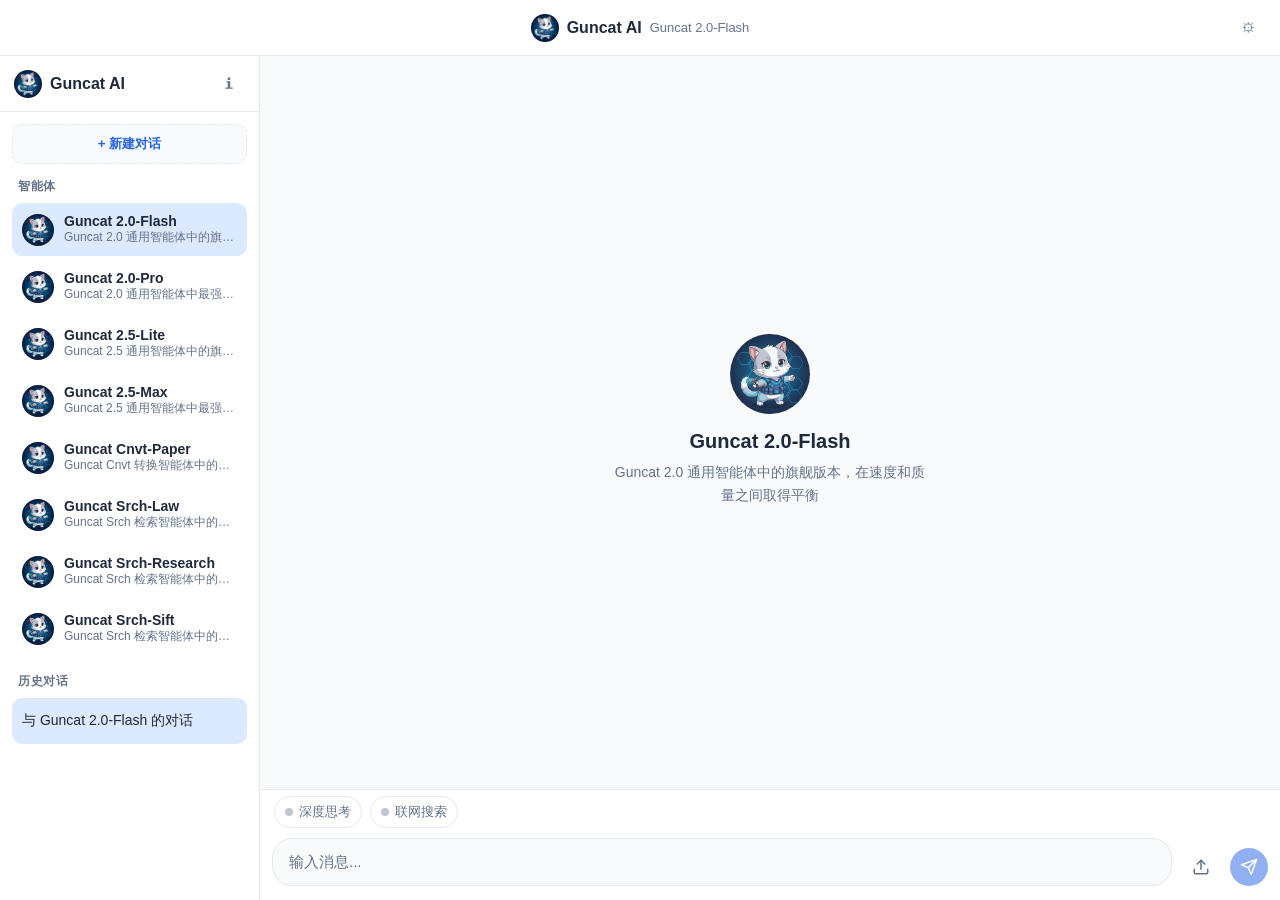
==== Guncat AI Web for API_local-setup/index.html @ 1c925d7f "NEW" ====
<!DOCTYPE html>
<html lang="zh-CN">
<head>
  <meta charset="UTF-8">
  <meta name="viewport" content="width=device-width, initial-scale=1.0, maximum-scale=1.0, user-scalable=no">
  <title>Guncat AI</title>
  <link rel="icon" type="image/png" href="cat-avatar(1).png">
  <link rel="stylesheet" href="https://cdnjs.cloudflare.com/ajax/libs/highlight.js/11.9.0/styles/github-dark.min.css">
  <link rel="stylesheet" href="https://cdn.jsdelivr.net/npm/katex@0.16.9/dist/katex.min.css">
  <script src="https://cdnjs.cloudflare.com/ajax/libs/marked/12.0.0/marked.min.js"></script>
  <script src="https://cdnjs.cloudflare.com/ajax/libs/highlight.js/11.9.0/highlight.min.js"></script>
  <script src="https://cdn.jsdelivr.net/npm/katex@0.16.9/dist/katex.min.js"></script>
  <style>
    :root {
      --primary: #2563eb;
      --primary-light: #dbeafe;
      --bg: #f8fafc;
      --surface: #ffffff;
      --text: #1e293b;
      --text-secondary: #64748b;
      --border: #e2e8f0;
      --user-msg: #2563eb;
      --ai-msg: #f1f5f9;
      --shadow: 0 4px 6px -1px rgba(0,0,0,0.1);
    }

    @media (prefers-color-scheme: dark) {
      :root {
        --primary: #3b82f6;
        --primary-light: #1e3a5f;
        --bg: #0f172a;
        --surface: #1e293b;
        --text: #f1f5f9;
        --text-secondary: #94a3b8;
        --border: #334155;
        --user-msg: #3b82f6;
        --ai-msg: #1e293b;
        --shadow: 0 4px 6px -1px rgba(0,0,0,0.4);
      }
    }

    * { box-sizing: border-box; -webkit-tap-highlight-color: transparent; }
    html, body { height: 100%; margin: 0; font-family: -apple-system, BlinkMacSystemFont, "Segoe UI", Roboto, "Helvetica Neue", Arial, sans-serif; background: var(--bg); color: var(--text); }
    button { font-family: inherit; }

    .app { display: flex; flex-direction: column; height: 100vh; overflow: hidden; }

    /* Header */
    .header { height: 56px; background: var(--surface); border-bottom: 1px solid var(--border); display: flex; align-items: center; justify-content: space-between; padding: 0 12px; flex-shrink: 0; z-index: 10; }
    .header-left, .header-right { display: flex; align-items: center; gap: 8px; min-width: 80px; }
    .header-right { justify-content: flex-end; }
    .icon-btn { width: 40px; height: 40px; border-radius: 10px; border: none; background: transparent; color: var(--text-secondary); display: flex; align-items: center; justify-content: center; cursor: pointer; transition: background .2s; }
    .icon-btn:hover, .icon-btn:active { background: var(--bg); color: var(--primary); }
    .header-title { display: flex; align-items: center; gap: 8px; font-weight: 700; font-size: 16px; min-width: 0; }
    .header-title img { width: 28px; height: 28px; border-radius: 50%; object-fit: cover; flex-shrink: 0; }
    .header-title .brand-text { flex-shrink: 0; }
    .header-title .agent-name { max-width: 140px; overflow: hidden; text-overflow: ellipsis; white-space: nowrap; color: var(--text-secondary); font-weight: 500; font-size: 13px; }

    /* Main */
    .main { flex: 1; overflow: hidden; position: relative; display: flex; }

    /* Messages */
    .chat-area { flex: 1; display: flex; flex-direction: column; min-width: 0; }
    .messages { flex: 1; overflow-y: auto; padding: 16px 12px 120px; scroll-behavior: smooth; }
    .empty-state { display: flex; flex-direction: column; align-items: center; justify-content: center; height: 100%; color: var(--text-secondary); text-align: center; padding: 24px; }
    .empty-state img { width: 80px; height: 80px; border-radius: 50%; margin-bottom: 16px; opacity: .9; }
    .empty-state h2 { margin: 0 0 8px; font-size: 20px; color: var(--text); }
    .empty-state p { margin: 0 0 4px; font-size: 14px; line-height: 1.6; max-width: 320px; }

    .message { display: flex; gap: 10px; margin-bottom: 18px; animation: fadeIn .25s ease; }
    @keyframes fadeIn { from { opacity: 0; transform: translateY(6px); } to { opacity: 1; transform: translateY(0); } }
    .message.user { flex-direction: row-reverse; }
    .message .avatar { width: 34px; height: 34px; border-radius: 50%; flex-shrink: 0; object-fit: cover; background: var(--primary-light); }
    .message .bubble { max-width: min(82%, 680px); padding: 12px 14px; border-radius: 16px; font-size: 15px; line-height: 1.65; word-wrap: break-word; }
    .message.user .bubble { background: var(--user-msg); color: #fff; border-bottom-right-radius: 4px; }
    .message.ai .bubble { background: var(--ai-msg); color: var(--text); border-bottom-left-radius: 4px; }
    .message.ai.streaming .bubble::after { content: "▋"; animation: blink 1s infinite; margin-left: 2px; }
    @keyframes blink { 0%,100%{opacity:1} 50%{opacity:0} }

    .message-content { display: flex; flex-direction: column; align-items: flex-start; max-width: min(82%, 680px); }
    .message.ai .message-content { align-items: flex-start; }
    .message.user .message-content { align-items: flex-end; }
    .message-content .bubble { max-width: 100%; }
    .message-actions { display: flex; gap: 8px; margin-top: 6px; align-items: center; flex-wrap: wrap; }
    .message-actions .msg-action-btn { padding: 4px 10px; border-radius: 12px; border: 1px solid var(--border); background: var(--surface); color: var(--text-secondary); font-size: 12px; cursor: pointer; transition: all .2s; display: inline-flex; align-items: center; gap: 4px; }
    .message-actions .msg-action-btn:hover { border-color: var(--primary); color: var(--primary); background: var(--bg); }
    .message-actions .msg-action-btn.copied { border-color: #22c55e; color: #22c55e; background: rgba(34,197,94,.08); }
    .message.ai.streaming .message-actions { display: none; }

    .bubble pre { margin: 10px 0; border-radius: 10px; overflow-x: auto; }
    .bubble code { font-family: "SFMono-Regular", Consolas, "Liberation Mono", Menlo, monospace; font-size: 13px; }
    .code-block-wrapper { position: relative; }
    .code-block-wrapper pre { margin-top: 0; }
    .copy-code-btn { position: absolute; top: 6px; right: 6px; padding: 4px 8px; border-radius: 6px; border: none; background: var(--bg); color: var(--text-secondary); font-size: 12px; cursor: pointer; display: flex; align-items: center; gap: 4px; opacity: 0; transition: opacity .2s, background .2s; }
    .code-block-wrapper:hover .copy-code-btn { opacity: 1; }
    .copy-code-btn:hover { background: var(--surface); color: var(--text); }
    .copy-code-btn.copied { background: rgba(34,197,94,.25); color: #86efac; }
    @media (hover: none) {
      .copy-code-btn { opacity: 1; }
    }
    .bubble p { margin: 0 0 8px; }
    .bubble p:last-child { margin-bottom: 0; }
    .bubble ul, .bubble ol { margin: 8px 0; padding-left: 20px; }
    .bubble li { margin-bottom: 4px; }
    .bubble h1, .bubble h2, .bubble h3, .bubble h4 { margin: 14px 0 8px; line-height: 1.3; }
    .bubble blockquote { margin: 10px 0; padding: 8px 12px; border-left: 3px solid var(--primary); background: var(--primary-light); border-radius: 0 8px 8px 0; opacity: 0.6; }
    .bubble table { border-collapse: collapse; margin: 10px 0; font-size: 13px; }
    .bubble th, .bubble td { border: 1px solid var(--border); padding: 6px 10px; }
    .bubble th { background: var(--bg); }

    /* Input */
    .input-area { position: fixed; bottom: 0; left: 0; right: 0; background: var(--surface); border-top: 1px solid var(--border); padding: 10px 12px 14px; display: flex; gap: 10px; align-items: flex-end; z-index: 10; }
    .input-wrap { flex: 1; background: var(--bg); border: 1px solid var(--border); border-radius: 20px; padding: 10px 14px; display: flex; align-items: flex-end; gap: 8px; max-height: 140px; }
    #messageInput { flex: 1; border: none; outline: none; background: transparent; font-size: 15px; line-height: 1.5; resize: none; max-height: 120px; font-family: inherit; color: var(--text); }
    #messageInput::placeholder { color: var(--text-secondary); }
    .send-btn { width: 38px; height: 38px; border-radius: 50%; border: none; background: var(--primary); color: #fff; display: flex; align-items: center; justify-content: center; cursor: pointer; transition: opacity .2s, background .2s; flex-shrink: 0; }
    .send-btn:disabled { opacity: .5; cursor: not-allowed; }
    .send-btn.stop { background: #ef4444; }
    .send-btn.stop:hover { background: #dc2626; }
    .upload-btn { width: 38px; height: 38px; border-radius: 50%; border: none; background: transparent; color: var(--text-secondary); display: flex; align-items: center; justify-content: center; cursor: pointer; transition: all .2s; flex-shrink: 0; }
    .upload-btn:hover { background: var(--bg); color: var(--primary); }
    .upload-btn:disabled { opacity: .5; cursor: not-allowed; }
    .upload-btn.processing { color: var(--primary); animation: spin 1s linear infinite; }
    @keyframes spin { from { transform: rotate(0deg); } to { transform: rotate(360deg); } }
    .input-area.drag-over { border-color: var(--primary); box-shadow: inset 0 0 0 2px var(--primary-light); }
    .input-area.drag-over .input-wrap { border-color: var(--primary); background: var(--primary-light); }
    .file-preview-list { display: flex; flex-wrap: wrap; gap: 8px; margin: 0 0 6px; }
    .file-preview-item { display: flex; align-items: center; gap: 6px; padding: 6px 10px; background: var(--primary-light); border-radius: 16px; font-size: 13px; color: var(--primary); max-width: 100%; }
    .file-preview-item .file-name { flex: 1; overflow: hidden; text-overflow: ellipsis; white-space: nowrap; min-width: 0; }
    .file-preview-item .file-status { font-size: 11px; opacity: .8; flex-shrink: 0; }
    .file-preview-item .file-remove { width: 18px; height: 18px; border-radius: 50%; border: none; background: transparent; color: var(--primary); cursor: pointer; display: flex; align-items: center; justify-content: center; font-size: 11px; transition: background .2s; flex-shrink: 0; }
    .file-preview-item .file-remove:hover { background: var(--primary-light); }
    .attachments { display: flex; flex-wrap: wrap; gap: 6px; margin-top: 8px; align-items: center; }
    .attachment-tag { display: inline-flex; align-items: center; gap: 4px; padding: 5px 10px; background: var(--primary-light); border-radius: 12px; font-size: 12px; color: var(--primary); max-width: 100%; }
    .attachment-tag .attachment-name { overflow: hidden; text-overflow: ellipsis; white-space: nowrap; min-width: 0; }
    .message.user .attachment-tag { background: rgba(255,255,255,.2); color: #fff; }
    .attachment-thumb { width: 64px; height: 64px; object-fit: cover; border-radius: 8px; border: 1px solid var(--border); background: var(--bg); cursor: pointer; }
    .message.user .attachment-thumb { border-color: rgba(255,255,255,.3); background: rgba(255,255,255,.15); }

    /* Tool toggles (thinking / web search) */
    .tool-toggle { display: flex; align-items: center; gap: 6px; padding: 6px 10px; border-radius: 16px; border: 1px solid var(--border); background: var(--surface); cursor: pointer; font-size: 13px; color: var(--text-secondary); transition: all .2s; user-select: none; flex-shrink: 0; }
    .tool-toggle:hover { border-color: var(--primary); color: var(--primary); }
    .tool-toggle.active { background: var(--primary-light); border-color: var(--primary); color: var(--primary); font-weight: 600; }
    .tool-toggle .dot { width: 8px; height: 8px; border-radius: 50%; background: currentColor; opacity: .4; transition: opacity .2s; }
    .tool-toggle.active .dot { opacity: 1; box-shadow: 0 0 6px currentColor; }

    /* Input toolbar */
    .input-toolbar { display: flex; align-items: center; gap: 8px; padding: 0 14px 6px; margin: -4px -12px 4px; }

    /* Drawer */
    .drawer { position: fixed; top: 0; left: 0; width: 280px; height: 100%; background: var(--surface); box-shadow: var(--shadow); transform: translateX(-100%); transition: transform .25s ease; z-index: 30; display: flex; flex-direction: column; }
    .drawer.open { transform: translateX(0); }
    .drawer-header { height: 56px; border-bottom: 1px solid var(--border); display: flex; align-items: center; padding: 0 14px; font-weight: 700; gap: 8px; }
    .drawer-header img { width: 28px; height: 28px; border-radius: 50%; }
    .drawer-body { flex: 1; overflow-y: auto; padding: 12px; }
    .drawer-section { margin-bottom: 18px; }
    .drawer-section-title { font-size: 12px; font-weight: 600; color: var(--text-secondary); text-transform: uppercase; letter-spacing: .5px; margin-bottom: 8px; padding: 0 6px; }
    .new-chat-btn { width: 100%; padding: 10px; border-radius: 10px; border: 1px dashed var(--border); background: var(--bg); color: var(--primary); font-weight: 600; cursor: pointer; margin-bottom: 14px; }
    .new-chat-btn:hover { background: var(--primary-light); }
    .agent-item { display: flex; align-items: center; gap: 10px; padding: 10px; border-radius: 10px; cursor: pointer; transition: background .15s; margin-bottom: 4px; }
    .agent-item:hover { background: var(--bg); }
    .agent-item.active { background: var(--primary-light); }
    .agent-item img { width: 32px; height: 32px; border-radius: 50%; object-fit: cover; background: var(--primary-light); }
    .agent-info { flex: 1; min-width: 0; }
    .agent-info .name { font-size: 14px; font-weight: 600; white-space: nowrap; overflow: hidden; text-overflow: ellipsis; }
    .agent-info .desc { font-size: 12px; color: var(--text-secondary); white-space: nowrap; overflow: hidden; text-overflow: ellipsis; }
    .conv-item { display: flex; align-items: center; justify-content: space-between; padding: 10px; border-radius: 10px; cursor: pointer; transition: background .15s; margin-bottom: 4px; }
    .conv-item:hover { background: var(--bg); }
    .conv-item.active { background: var(--primary-light); }
    .conv-item .title { font-size: 14px; white-space: nowrap; overflow: hidden; text-overflow: ellipsis; flex: 1; }
    .conv-item .del { opacity: 0; color: var(--text-secondary); padding: 4px; border-radius: 6px; }
    .conv-item:hover .del { opacity: 1; }
    .conv-item .del:hover { color: #ef4444; background: rgba(239,68,68,.15); }

    /* Overlay */
    .overlay { position: fixed; inset: 0; background: rgba(0,0,0,.35); opacity: 0; pointer-events: none; transition: opacity .25s; z-index: 25; }
    .overlay.show { opacity: 1; pointer-events: auto; }

    /* Settings Modal */
    .modal { position: fixed; inset: 0; display: flex; align-items: flex-end; justify-content: center; z-index: 40; pointer-events: none; }
    .modal.show { pointer-events: auto; }
    .modal-backdrop { position: absolute; inset: 0; background: rgba(0,0,0,.4); opacity: 0; transition: opacity .25s; }
    .modal.show .modal-backdrop { opacity: 1; }
    .modal-panel { background: var(--surface); width: 100%; max-width: 560px; max-height: 90vh; border-radius: 20px 20px 0 0; transform: translateY(100%); transition: transform .3s ease; display: flex; flex-direction: column; z-index: 1; }
    .modal.show .modal-panel { transform: translateY(0); }
    .modal-header { padding: 16px; border-bottom: 1px solid var(--border); display: flex; align-items: center; justify-content: space-between; }
    .modal-header h3 { margin: 0; font-size: 18px; }
    .modal-close { width: 32px; height: 32px; border-radius: 8px; border: none; background: var(--bg); color: var(--text-secondary); cursor: pointer; }
    .modal-body { padding: 16px; overflow-y: auto; }
    .form-group { margin-bottom: 16px; }
    .form-group label { display: block; font-size: 13px; font-weight: 600; color: var(--text-secondary); margin-bottom: 6px; }
    .form-group select, .form-group input { width: 100%; padding: 10px 12px; border: 1px solid var(--border); border-radius: 10px; font-size: 14px; background: var(--bg); outline: none; color: var(--text); }
    .form-group input:focus, .form-group select:focus { border-color: var(--primary); }
    .preset-btns { display: flex; gap: 8px; margin-bottom: 12px; flex-wrap: wrap; }
    .preset-btn { padding: 8px 12px; border-radius: 8px; border: 1px solid var(--border); background: var(--bg); color: var(--text); font-size: 13px; cursor: pointer; }
    .preset-btn:hover { border-color: var(--primary); color: var(--primary); }
    .hint { font-size: 12px; color: var(--text-secondary); margin-top: 6px; line-height: 1.5; }
    .save-btn { width: 100%; padding: 12px; border-radius: 10px; border: none; background: var(--primary); color: #fff; font-weight: 600; cursor: pointer; margin-top: 8px; }
    .save-btn:hover { opacity: .9; }

    /* Advanced settings */
    .advanced-toggle { display: flex; align-items: center; justify-content: space-between; padding: 10px 0; border-top: 1px solid var(--border); margin-top: 8px; cursor: pointer; color: var(--text-secondary); font-size: 14px; font-weight: 600; }
    .advanced-toggle .arrow { transition: transform .2s; }
    .advanced-toggle.open .arrow { transform: rotate(180deg); }
    .advanced-panel { display: none; padding-bottom: 8px; }
    .advanced-panel.open { display: block; animation: slideDown .2s ease; }
    @keyframes slideDown { from { opacity: 0; transform: translateY(-6px); } to { opacity: 1; transform: translateY(0); } }
    .param-row { display: grid; grid-template-columns: 1fr 1fr; gap: 12px; }
    .param-help { font-size: 11px; color: var(--text-secondary); margin-top: 4px; }

    /* About modal */
    .drawer-header { position: relative; }
    .drawer-header .about-btn { width: 32px; height: 32px; margin-left: auto; border-radius: 8px; font-size: 20px; }
    .about-panel { max-width: 360px; }
    .about-body { text-align: center; padding: 24px 20px; }
    .about-logo img { width: 64px; height: 64px; border-radius: 50%; margin-bottom: 12px; }
    .about-logo .about-name { font-size: 20px; font-weight: 700; color: var(--text); margin-bottom: 4px; }
    .about-logo .about-version { font-size: 14px; color: var(--text-secondary); margin-bottom: 20px; }
    .about-links { margin-bottom: 20px; }
    .about-links a { display: inline-flex; align-items: center; gap: 8px; padding: 8px 16px; border-radius: 10px; background: var(--bg); color: var(--text); text-decoration: none; font-size: 14px; transition: background .2s, color .2s; border: 1px solid var(--border); }
    .about-links a:hover { background: var(--primary-light); color: var(--primary); border-color: var(--primary); }
    .about-copyright { font-size: 12px; color: var(--text-secondary); margin: 0; }

    /* Toast */
    .toast { position: fixed; top: 68px; left: 50%; transform: translateX(-50%) translateY(-20px); background: var(--surface); color: var(--text); padding: 10px 16px; border-radius: 20px; font-size: 13px; opacity: 0; pointer-events: none; transition: all .25s; z-index: 50; box-shadow: var(--shadow); }
    .toast.show { opacity: 1; transform: translateX(-50%) translateY(0); }

    /* Image preview lightbox */
    .img-lightbox { position: fixed; inset: 0; background: rgba(0,0,0,.78); display: flex; align-items: center; justify-content: center; opacity: 0; pointer-events: none; transition: opacity .25s; z-index: 60; padding: 24px; }
    .img-lightbox.show { opacity: 1; pointer-events: auto; }
    .img-lightbox img { max-width: min(720px, 80vw); max-height: min(540px, 70vh); border-radius: 12px; box-shadow: 0 20px 50px rgba(0,0,0,.4); object-fit: contain; background: #000; }
    .img-lightbox .close-btn { position: absolute; top: 16px; right: 16px; width: 40px; height: 40px; border-radius: 50%; border: none; background: var(--surface); color: var(--text); font-size: 20px; cursor: pointer; display: flex; align-items: center; justify-content: center; backdrop-filter: blur(4px); opacity: 0.85; }
    .img-lightbox .close-btn:hover { opacity: 1; }

    @media (min-width: 768px) {
      .drawer { position: relative; transform: none; width: 260px; box-shadow: none; border-right: 1px solid var(--border); }
      .header .menu-btn { display: none; }
      .overlay { display: none; }
      .messages { padding-bottom: 16px; }
      .input-area { position: relative; border-top: 1px solid var(--border); }
      .modal-panel { border-radius: 16px; transform: translateY(20px); opacity: 0; }
      .modal.show .modal-panel { transform: translateY(0); opacity: 1; }
      .modal { align-items: center; }
    }

    @media (max-width: 480px) {
      .header { padding: 0 8px; }
      .header-left, .header-right { min-width: auto; gap: 4px; }
      .header-title { gap: 6px; font-size: 15px; }
      .header-title .brand-text { display: none; }
      .header-title .agent-name { max-width: 160px; font-size: 12px; }
      .icon-btn { width: 36px; height: 36px; }
    }
  </style>
</head>
<body>
  <div class="app">
    <header class="header">
      <div class="header-left">
        <button class="icon-btn menu-btn" id="menuBtn" title="菜单">☰</button>
      </div>
      <div class="header-title">
        <img src="cat-avatar(1).png" alt="Guncat">
        <span class="brand-text">Guncat AI</span>
        <span class="agent-name" id="headerAgentName"></span>
      </div>
      <div class="header-right">
        <button class="icon-btn" id="settingsBtn" title="API 设置">⚙</button>
      </div>
    </header>

    <div class="main">
      <nav class="drawer" id="drawer">
        <div class="drawer-header">
          <img src="cat-avatar(1).png" alt="Guncat">
          <span>Guncat AI</span>
          <button class="icon-btn about-btn" id="aboutBtn" title="关于">ℹ</button>
        </div>
        <div class="drawer-body">
          <button class="new-chat-btn" id="newChatBtn">+ 新建对话</button>
          <div class="drawer-section">
            <div class="drawer-section-title">智能体</div>
            <div id="agentList"></div>
          </div>
          <div class="drawer-section">
            <div class="drawer-section-title">历史对话</div>
            <div id="conversationList"></div>
          </div>
        </div>
      </nav>

      <div class="overlay" id="overlay"></div>

      <div class="chat-area">
        <div class="messages" id="messages">
          <div class="empty-state">
            <img src="cat-avatar(1).png" alt="Guncat">
            <h2>Guncat AI</h2>
            <p>选择一个智能体，配置 API 后即可开始对话。</p>
            <p>支持 Deepseek API 与火山方舟引擎两种预置接入方式。</p>
          </div>
        </div>

        <div class="input-area">
          <div style="flex:1; display:flex; flex-direction:column;">
            <div class="input-toolbar">
              <div class="tool-toggle thinking-toggle" id="thinkingToggle" title="开启/关闭深度思考">
                <span class="dot"></span>
                <span>深度思考</span>
              </div>
              <div class="tool-toggle web-search-toggle" id="webSearchToggle" title="开启/关闭联网搜索">
                <span class="dot"></span>
                <span>联网搜索</span>
              </div>
            </div>
            <div class="file-preview-list" id="filePreviewList" style="display:none;"></div>
            <div class="input-wrap">
              <textarea id="messageInput" rows="1" placeholder="输入消息..."></textarea>
            </div>
          </div>
          <input type="file" id="fileInput" style="display:none" accept="image/*,.txt,.pdf,.doc,.docx,.json,.js,.ts,.md,.csv,.xlsx,.xls,.ppt,.pptx" multiple>
          <button class="upload-btn icon-btn" id="uploadBtn" title="上传文件/图片" type="button">
            <svg width="18" height="18" viewBox="0 0 24 24" fill="none" stroke="currentColor" stroke-width="2" stroke-linecap="round" stroke-linejoin="round"><path d="M21 15v4a2 2 0 0 1-2 2H5a2 2 0 0 1-2-2v-4"></path><polyline points="17 8 12 3 7 8"></polyline><line x1="12" y1="3" x2="12" y2="15"></line></svg>
          </button>
          <button class="send-btn" id="sendBtn" disabled>
            <svg width="18" height="18" viewBox="0 0 24 24" fill="none" stroke="currentColor" stroke-width="2" stroke-linecap="round" stroke-linejoin="round"><line x1="22" y1="2" x2="11" y2="13"></line><polygon points="22 2 15 22 11 13 2 9 22 2"></polygon></svg>
          </button>
        </div>
      </div>
    </div>
  </div>

  <div class="modal" id="settingsModal">
    <div class="modal-backdrop" id="settingsBackdrop"></div>
    <div class="modal-panel">
      <div class="modal-header">
        <h3>API 配置</h3>
        <button class="modal-close" id="closeSettings">✕</button>
      </div>
      <div class="modal-body">
        <div class="form-group">
          <label>快速选择预设</label>
          <div class="preset-btns">
            <button class="preset-btn" data-preset="deepseek">Deepseek API</button>
            <button class="preset-btn" data-preset="volcano">火山方舟引擎</button>
          </div>
        </div>
        <div class="form-group">
          <label for="apiProvider">接入方式</label>
          <select id="apiProvider">
            <option value="custom">自定义 OpenAI 兼容接口</option>
            <option value="deepseek">Deepseek API</option>
            <option value="volcano">火山方舟引擎</option>
          </select>
        </div>
        <div class="form-group">
          <label for="apiBaseUrl">Base URL</label>
          <input type="text" id="apiBaseUrl" placeholder="https://api.example.com/v1">
        </div>
        <div class="form-group">
          <label for="apiKey">API Key</label>
          <input type="password" id="apiKey" placeholder="sk-...">
        </div>
        <div class="form-group">
          <label for="apiModel">模型名称 / Endpoint ID</label>
          <input type="text" id="apiModel" placeholder="deepseek-chat">
        </div>
        <div class="advanced-toggle" id="advancedToggle">
          <span>高级模型参数</span>
          <span class="arrow">▼</span>
        </div>
        <div class="advanced-panel" id="advancedPanel">
          <div class="form-group">
            <label for="apiTemperature">Temperature</label>
            <input type="number" id="apiTemperature" step="0.1" min="0" max="2" placeholder="例如 0.7">
            <p class="param-help">数值越低回答越确定，越高越随机。</p>
          </div>
          <div class="param-row">
            <div class="form-group">
              <label for="apiTopP">Top P</label>
              <input type="number" id="apiTopP" step="0.1" min="0" max="1" placeholder="0.9">
            </div>
            <div class="form-group">
              <label for="apiMaxTokens">Max Tokens</label>
              <input type="number" id="apiMaxTokens" step="1" min="1" placeholder="4096">
            </div>
          </div>
          <div class="form-group">
            <label for="apiExtraBody">额外请求参数（JSON 格式）</label>
            <textarea id="apiExtraBody" rows="3" placeholder='{"presence_penalty": 0, "frequency_penalty": 0}' style="width:100%; padding:10px 12px; border:1px solid var(--border); border-radius:10px; font-size:13px; font-family:monospace; resize:vertical;"></textarea>
            <p class="param-help">会合并到请求体中，适合自定义 provider 专属参数。</p>
          </div>
        </div>
        <div class="advanced-toggle" id="multimodalToggle">
          <span>多模态解析 API（可选）</span>
          <span class="arrow">▼</span>
        </div>
        <div class="advanced-panel" id="multimodalPanel">
          <p class="param-help">上传图片或文件时，先用该 API 解析内容。默认使用智谱 GLM-4.6V-Flash。</p>
          <div class="form-group">
            <label for="mmBaseUrl">Base URL</label>
            <input type="text" id="mmBaseUrl" placeholder="https://open.bigmodel.cn/api/paas/v4">
          </div>
          <div class="form-group">
            <label for="mmApiKey">API Key</label>
            <input type="password" id="mmApiKey" placeholder="...">
          </div>
          <div class="form-group">
            <label for="mmModel">模型名称</label>
            <input type="text" id="mmModel" placeholder="glm-4.6v-flash">
          </div>
        </div>
        <p class="hint" id="apiHint">所有配置仅保存在浏览器本地（localStorage），不会上传到任何服务器。</p>
        <button class="save-btn" id="saveSettings">保存配置</button>
      </div>
    </div>
  </div>

  <div class="toast" id="toast"></div>

  <div class="modal" id="aboutModal">
    <div class="modal-backdrop" id="aboutBackdrop"></div>
    <div class="modal-panel about-panel">
      <div class="modal-header">
        <h3>关于</h3>
        <button class="modal-close" id="closeAbout">✕</button>
      </div>
      <div class="modal-body about-body">
        <div class="about-logo">
          <img src="cat-avatar(1).png" alt="Guncat">
          <div class="about-name">Guncat AI</div>
          <div class="about-version">version 3.0.0</div>
        </div>
        <div class="about-links">
          <a href="https://github.com/zhubowen-bot" target="_blank" rel="noopener noreferrer">
            <svg width="16" height="16" viewBox="0 0 24 24" fill="currentColor"><path d="M12 0C5.37 0 0 5.37 0 12c0 5.31 3.435 9.795 8.205 11.385.6.105.825-.255.825-.57 0-.285-.015-1.23-.015-2.235-3.015.555-3.795-.735-4.035-1.41-.135-.345-.72-1.41-1.23-1.695-.42-.225-1.02-.78-.015-.795.945-.015 1.62.87 1.845 1.23 1.08 1.815 2.805 1.305 3.495.99.105-.78.42-1.305.765-1.605-2.67-.3-5.46-1.335-5.46-5.925 0-1.305.465-2.385 1.23-3.225-.12-.3-.54-1.53.12-3.18 0 0 1.005-.315 3.3 1.23.96-.27 1.98-.405 3-.405s2.04.135 3 .405c2.295-1.56 3.3-1.23 3.3-1.23.66 1.65.24 2.88.12 3.18.765.84 1.23 1.905 1.23 3.225 0 4.605-2.805 5.625-5.475 5.925.435.375.81 1.095.81 2.22 0 1.605-.015 2.895-.015 3.3 0 .315.225.69.825.57A12.02 12.02 0 0024 12c0-6.63-5.37-12-12-12z"/></svg>
            <span>开源仓库</span>
          </a>
        </div>
        <p class="about-copyright">© 2026 Guncat AI</p>
      </div>
    </div>
  </div>

  <div class="img-lightbox" id="imgLightbox">
    <button class="close-btn" id="imgLightboxClose" title="关闭">✕</button>
    <img src="" alt="预览" id="imgLightboxImg">
  </div>

  <script>
    (function() {
      const LS_KEYS = {
        config: 'guncat_api_config',
        multimodalConfig: 'guncat_mm_config',
        conversations: 'guncat_conversations',
        currentAgent: 'guncat_current_agent',
        currentConv: 'guncat_current_conv',
        thinking: 'guncat_thinking_enabled',
        webSearch: 'guncat_web_search_enabled'
      };

      const DEFAULT_MM_CONFIG = {
        baseUrl: 'https://open.bigmodel.cn/api/paas/v4',
        apiKey: '',
        model: 'glm-4.6v-flash'
      };

      const PRESETS = {
        deepseek: { provider: 'deepseek', baseUrl: 'https://api.deepseek.com', model: 'deepseek-chat' },
        volcano: { provider: 'volcano', baseUrl: 'https://ark.cn-beijing.volces.com/api/v3', model: '' }
      };

      let agents = [];
      let currentAgent = null;
      let currentConversationId = null;
      let conversations = [];
      let isStreaming = false;
      let abortController = null;
      let thinkingEnabled = localStorage.getItem(LS_KEYS.thinking) === 'true';
      let webSearchEnabled = localStorage.getItem(LS_KEYS.webSearch) === 'true';
      let pendingFiles = [];

      // 流式输出渲染节流，避免输出太快时页面抖动
      let streamUpdatePending = false;
      let streamUpdateEl = null;
      let streamUpdateContent = null;
      let streamUpdateLastTime = 0;
      const STREAM_UPDATE_INTERVAL = 50; // ms，约 20fps

      const ICONS = {
        send: '<svg width="18" height="18" viewBox="0 0 24 24" fill="none" stroke="currentColor" stroke-width="2" stroke-linecap="round" stroke-linejoin="round"><line x1="22" y1="2" x2="11" y2="13"></line><polygon points="22 2 15 22 11 13 2 9 22 2"></polygon></svg>',
        stop: '<svg width="18" height="18" viewBox="0 0 24 24" fill="none" stroke="currentColor" stroke-width="2" stroke-linecap="round" stroke-linejoin="round"><rect x="6" y="6" width="12" height="12" rx="2" ry="2"></rect></svg>'
      };

      const els = {
        messages: document.getElementById('messages'),
        input: document.getElementById('messageInput'),
        sendBtn: document.getElementById('sendBtn'),
        menuBtn: document.getElementById('menuBtn'),
        drawer: document.getElementById('drawer'),
        overlay: document.getElementById('overlay'),
        agentList: document.getElementById('agentList'),
        conversationList: document.getElementById('conversationList'),
        newChatBtn: document.getElementById('newChatBtn'),
        settingsBtn: document.getElementById('settingsBtn'),
        settingsModal: document.getElementById('settingsModal'),
        settingsBackdrop: document.getElementById('settingsBackdrop'),
        closeSettings: document.getElementById('closeSettings'),
        saveSettings: document.getElementById('saveSettings'),
        apiProvider: document.getElementById('apiProvider'),
        apiBaseUrl: document.getElementById('apiBaseUrl'),
        apiKey: document.getElementById('apiKey'),
        apiModel: document.getElementById('apiModel'),
        apiHint: document.getElementById('apiHint'),
        headerAgentName: document.getElementById('headerAgentName'),
        toast: document.getElementById('toast'),
        thinkingToggle: document.getElementById('thinkingToggle'),
        webSearchToggle: document.getElementById('webSearchToggle'),
        advancedToggle: document.getElementById('advancedToggle'),
        advancedPanel: document.getElementById('advancedPanel'),
        apiTemperature: document.getElementById('apiTemperature'),
        apiTopP: document.getElementById('apiTopP'),
        apiMaxTokens: document.getElementById('apiMaxTokens'),
        apiExtraBody: document.getElementById('apiExtraBody'),
        uploadBtn: document.getElementById('uploadBtn'),
        fileInput: document.getElementById('fileInput'),
        filePreviewList: document.getElementById('filePreviewList'),
        multimodalToggle: document.getElementById('multimodalToggle'),
        multimodalPanel: document.getElementById('multimodalPanel'),
        mmBaseUrl: document.getElementById('mmBaseUrl'),
        mmApiKey: document.getElementById('mmApiKey'),
        mmModel: document.getElementById('mmModel'),
        imgLightbox: document.getElementById('imgLightbox'),
        imgLightboxImg: document.getElementById('imgLightboxImg'),
        imgLightboxClose: document.getElementById('imgLightboxClose'),
        aboutBtn: document.getElementById('aboutBtn'),
        aboutModal: document.getElementById('aboutModal'),
        aboutBackdrop: document.getElementById('aboutBackdrop'),
        closeAbout: document.getElementById('closeAbout')
      };

      function showToast(msg) {
        els.toast.textContent = msg;
        els.toast.classList.add('show');
        setTimeout(() => els.toast.classList.remove('show'), 2200);
      }

      function openImageLightbox(src) {
        els.imgLightboxImg.src = src;
        els.imgLightbox.classList.add('show');
      }
      function closeImageLightbox() {
        els.imgLightbox.classList.remove('show');
        setTimeout(() => { els.imgLightboxImg.src = ''; }, 250);
      }

      function loadFromStorage(key, fallback) {
        try { return JSON.parse(localStorage.getItem(key)) || fallback; }
        catch { return fallback; }
      }
      function saveToStorage(key, val) { localStorage.setItem(key, JSON.stringify(val)); }

      async function loadAgents() {
        try {
          const res = await fetch('agents.json');
          if (!res.ok) throw new Error('无法加载 agents.json');
          const data = await res.json();
          agents = data.agents || [];
          for (const agent of agents) {
            if (agent.promptFile) {
              try {
                const pr = await fetch(agent.promptFile);
                if (pr.ok) agent.systemPrompt = await pr.text();
              } catch (e) { console.warn('加载提示词失败:', agent.promptFile, e); }
            }
          }
          renderAgentList();
        } catch (err) {
          showToast('加载智能体失败：' + err.message);
        }
      }

      function renderAgentList() {
        els.agentList.innerHTML = agents.map(a => `
          <div class="agent-item ${currentAgent?.id === a.id ? 'active' : ''}" data-id="${a.id}">
            <img src="cat-avatar(1).png" alt="">
            <div class="agent-info">
              <div class="name">${escapeHtml(a.name)}</div>
              <div class="desc">${escapeHtml(a.description)}</div>
            </div>
          </div>
        `).join('');
        els.agentList.querySelectorAll('.agent-item').forEach(el => {
          el.addEventListener('click', () => { selectAgent(el.dataset.id); closeDrawer(); });
        });
      }

      function cleanupEmptyConversation() {
        const currentConv = getCurrentConversation();
        if (currentConv && currentConv.messages.length === 0) {
          conversations = conversations.filter(c => c.id !== currentConv.id);
          currentConversationId = null;
          saveConversations();
        }
      }

      function selectAgent(id, options = {}) {
        const agent = agents.find(a => a.id === id);
        if (!agent) return;
        currentAgent = agent;
        localStorage.setItem(LS_KEYS.currentAgent, id);
        els.headerAgentName.textContent = agent.name;
        renderAgentList();

        if (!options.skipConversationSwitch) {
          cleanupEmptyConversation();
          const agentConvs = conversations
            .filter(c => c.agentId === id)
            .sort((a, b) => b.createdAt - a.createdAt);
          if (agentConvs.length > 0) {
            openConversation(agentConvs[0].id, { skipAgentSync: true });
          } else {
            startNewConversation();
          }
        }
      }

      function loadConversations() {
        conversations = loadFromStorage(LS_KEYS.conversations, []);
        const savedConv = localStorage.getItem(LS_KEYS.currentConv);
        if (savedConv && conversations.find(c => c.id === savedConv)) {
          openConversation(savedConv);
        } else if (conversations.length) {
          openConversation(conversations[0].id);
        } else {
          const savedAgentId = localStorage.getItem(LS_KEYS.currentAgent);
          const defaultAgentId = savedAgentId && agents.find(a => a.id === savedAgentId) ? savedAgentId : agents[0]?.id;
          if (defaultAgentId) selectAgent(defaultAgentId);
        }
        renderConversationList();
      }

      function saveConversations() {
        try {
          saveToStorage(LS_KEYS.conversations, conversations);
        } catch (err) {
          console.error('保存对话失败:', err);
          showToast('保存对话失败：数据过大，请减少附件或图片大小');
        }
      }

      function renderConversationList() {
        els.conversationList.innerHTML = conversations.map(c => {
          const agent = agents.find(a => a.id === c.agentId) || agents[0] || { name: '智能体' };
          const title = c.title || `与 ${agent.name} 的对话`;
          return `
            <div class="conv-item ${currentConversationId === c.id ? 'active' : ''}" data-id="${c.id}">
              <span class="title">${escapeHtml(title)}</span>
              <span class="del" title="删除">🗑</span>
            </div>
          `;
        }).join('');
        els.conversationList.querySelectorAll('.conv-item').forEach(el => {
          el.addEventListener('click', (e) => {
            if (e.target.classList.contains('del')) {
              e.stopPropagation();
              deleteConversation(el.dataset.id);
            } else {
              openConversation(el.dataset.id);
              closeDrawer();
            }
          });
        });
      }

      function startNewConversation() {
        cleanupEmptyConversation();
        const id = 'conv_' + Date.now();
        const conv = { id, agentId: currentAgent?.id, title: '', messages: [], createdAt: Date.now() };
        conversations.unshift(conv);
        saveConversations();
        openConversation(id);
        renderConversationList();
      }

      function openConversation(id, options = {}) {
        const conv = conversations.find(c => c.id === id);
        if (!conv) return;
        currentConversationId = id;
        localStorage.setItem(LS_KEYS.currentConv, id);
        if (!options.skipAgentSync && conv.agentId && (!currentAgent || currentAgent.id !== conv.agentId)) {
          selectAgent(conv.agentId, { skipConversationSwitch: true });
        }
        renderMessages();
        renderConversationList();
      }

      function deleteConversation(id) {
        conversations = conversations.filter(c => c.id !== id);
        saveConversations();
        if (currentConversationId === id) {
          if (conversations.length) openConversation(conversations[0].id);
          else startNewConversation();
        } else {
          renderConversationList();
        }
      }

      function getCurrentConversation() {
        return conversations.find(c => c.id === currentConversationId);
      }

      function renderMessages() {
        const conv = getCurrentConversation();
        if (!conv || !conv.messages.length) {
          els.messages.innerHTML = `
            <div class="empty-state">
              <img src="cat-avatar(1).png" alt="Guncat">
              <h2>${currentAgent ? escapeHtml(currentAgent.name) : 'Guncat AI'}</h2>
              <p>${currentAgent ? escapeHtml(currentAgent.description) : '选择一个智能体开始对话'}</p>
            </div>`;
          return;
        }
        els.messages.innerHTML = conv.messages.map(m => createMessageHTML(m)).join('');
        els.messages.querySelectorAll('pre code').forEach(block => hljs.highlightElement(block));
        enhanceCodeBlocks(els.messages);
        scrollToBottom();
      }

      function createMessageHTML(msg) {
        const isUser = msg.role === 'user';
        const avatar = isUser ? '' : 'cat-avatar(1).png';
        const name = isUser ? '我' : (currentAgent?.name || 'AI');
        let htmlContent;
        if (isUser) {
          htmlContent = escapeHtml(msg.displayContent || msg.content);
          if (msg.attachments?.length) {
          htmlContent += `<div class="attachments">` +
            msg.attachments.map(a => {
              if (a.type === 'image' && a.thumbnail) {
                return `<img class="attachment-thumb" src="${escapeHtml(a.thumbnail)}" title="${escapeHtml(a.name)}" alt="${escapeHtml(a.name)}">`;
              }
              return `<span class="attachment-tag" title="已随消息发送"><span>📎</span><span class="attachment-name">${escapeHtml(a.name)}</span></span>`;
            }).join('') +
            `</div>`;
        }
        } else {
          htmlContent = renderRichContent(msg.content || '');
        }
        if (isUser) {
          return `
            <div class="message user" data-id="${msg.id}">
              <div class="bubble">${htmlContent}</div>
            </div>
          `;
        }
        return `
          <div class="message ai" data-id="${msg.id}">
            <img class="avatar" src="${avatar}" alt="${escapeHtml(name)}">
            <div class="message-content">
              <div class="bubble">${htmlContent}</div>
              <div class="message-actions">
                <button class="msg-action-btn" data-action="copy-text" type="button">复制</button>
                <button class="msg-action-btn" data-action="copy-md" type="button">复制 Markdown</button>
                <button class="msg-action-btn" data-action="regenerate" type="button">重新回答</button>
              </div>
            </div>
          </div>
        `;
      }

      function appendMessage(role, content, streaming = false) {
        const msg = { id: 'msg_' + Date.now() + '_' + Math.random().toString(36).slice(2, 7), role, content };
        const conv = getCurrentConversation();
        if (conv) {
          conv.messages.push(msg);
          if (role === 'user' && !conv.title && content) {
            conv.title = (msg.displayContent || content).slice(0, 24) + ((msg.displayContent || content).length > 24 ? '...' : '');
            renderConversationList();
          }
          saveConversations();
        }
        if (!els.messages.querySelector('.message')) {
          els.messages.innerHTML = '';
        }
        const temp = document.createElement('div');
        temp.innerHTML = createMessageHTML(msg);
        const el = temp.firstElementChild;
        if (streaming) el.classList.add('streaming');
        els.messages.appendChild(el);
        if (!streaming) scrollToBottom();
        return { msg, el };
      }

      function appendUserMessage(displayContent, content, attachments, options = {}) {
        const msg = {
          id: 'msg_' + Date.now() + '_' + Math.random().toString(36).slice(2, 7),
          role: 'user',
          content,
          displayContent,
          attachments
        };
        const conv = getCurrentConversation();
        if (conv) {
          conv.messages.push(msg);
          if (!options.skipTitle && !conv.title && displayContent) {
            conv.title = displayContent.slice(0, 24) + (displayContent.length > 24 ? '...' : '');
            renderConversationList();
          }
          saveConversations();
        }
        if (!els.messages.querySelector('.message')) {
          els.messages.innerHTML = '';
        }
        const temp = document.createElement('div');
        temp.innerHTML = createMessageHTML(msg);
        const el = temp.firstElementChild;
        els.messages.appendChild(el);
        scrollToBottom();
        return { msg, el };
      }

      function renderRichContent(content) {
        // 0. 修正 AI 非标准围栏写法：
        //    ```lang 内容 ```  →  标准围栏
        //    ```lang\n...\n```lang  →  标准闭合
        content = content.replace(/(^|\n)```(\w*)[ \t]+(.*?)\s*```(\n|$)/gms, '$1```$2\n$3\n```$4');
        content = content.replace(/(^```\w+\s*\n[\s\S]*?)^```\w+\s*$/gm, '$1```');

        // 1. 先保护代码块（行内 + 围栏），避免被后续 LaTeX 处理误伤
        const codePlaceholders = [];
        function protectCode(match) {
          codePlaceholders.push(match);
          return `@@CODE_RAW_${codePlaceholders.length - 1}@@`;
        }
        content = content.replace(/^```[\s\S]*?^```/gm, protectCode);
        content = content.replace(/`[^`\n]+`/g, protectCode);

        // 2. 保护并预处理 LaTeX 公式
        const latexPlaceholders = [];
        function protectLatex(match) {
          latexPlaceholders.push(match);
          return `@@LATEX_RAW_${latexPlaceholders.length - 1}@@`;
        }

        // 把独立片段（如 \frac{dy}{dx}）先包成 $...$
        content = wrapLatexFragments(content);

        // 标准公式分隔符：$$...$$、\[...\]、\(...\)、$...$
        content = content.replace(/\$\$[\s\S]*?\$\$/g, protectLatex);
        content = content.replace(/\\\[[\s\S]*?\\\]/g, protectLatex);
        content = content.replace(/\\\([\s\S]*?\\\)/g, protectLatex);
        content = content.replace(/(?<!\$)\$[^$\s][^$\n]*?\$(?!\$)/g, protectLatex);

        // 3. LaTeX 保护完成后，恢复代码块让 marked 正常解析为 <pre><code>
        codePlaceholders.forEach((match, i) => {
          content = content.replace(`@@CODE_RAW_${i}@@`, match);
        });

        // 4. 解析 Markdown
        let html = marked.parse(content);

        // 5. 保护解析后生成的代码块 HTML，避免 KaTeX 处理
        const htmlCodePlaceholders = [];
        html = html.replace(/<pre[\s\S]*?<\/pre>|<code[\s\S]*?<\/code>/g, match => {
          htmlCodePlaceholders.push(match);
          return `@@CODE_HTML_${htmlCodePlaceholders.length - 1}@@`;
        });

        // 6. 渲染 LaTeX
        latexPlaceholders.forEach((raw, i) => {
          let tex = raw;
          let displayMode = false;
          if (tex.startsWith('$$') && tex.endsWith('$$')) {
            displayMode = true;
            tex = tex.slice(2, -2);
          } else if (tex.startsWith('\\[') && tex.endsWith('\\]')) {
            displayMode = true;
            tex = tex.slice(2, -2);
          } else if (tex.startsWith('\\(') && tex.endsWith('\\)')) {
            tex = tex.slice(2, -2);
          } else if (tex.startsWith('$') && tex.endsWith('$')) {
            tex = tex.slice(1, -1);
          }
          const rendered = renderKatex(tex.trim(), displayMode);
          html = html.replace(`@@LATEX_RAW_${i}@@`, rendered);
        });

        // 7. 恢复所有代码块 HTML
        htmlCodePlaceholders.forEach((match, i) => {
          html = html.replace(`@@CODE_HTML_${i}@@`, match);
        });
        return html;
      }

      function wrapLatexFragments(content) {
        // 匹配常见的独立 LaTeX 命令序列，例如：
        // \frac{dy}{dx}、\boxed{x}、\sum_{i=1}^{n}、\sin(xy)、\ln \frac{x+1}{y}
        // 只在尚未被 $$/\[\]/\(\)/$ 包裹的文本中处理
        const knownMathCmds = /^(?:frac|boxed|sqrt|sum|prod|int|oint|lim|log|ln|exp|sin|cos|tan|cot|sec|csc|arcsin|arccos|arctan|sinh|cosh|tanh|alpha|beta|gamma|delta|epsilon|zeta|eta|theta|iota|kappa|lambda|mu|nu|xi|pi|rho|sigma|tau|upsilon|phi|chi|psi|omega|Gamma|Delta|Theta|Lambda|Xi|Pi|Sigma|Upsilon|Phi|Psi|Omega|pm|mp|times|div|cdot|infty|partial|nabla|forall|exists|in|notin|subset|subseteq|cup|cap|vee|wedge|equiv|approx|neq|leq|geq|cdot|dots|cdots|vdots|ddots|vec|overline|underline|hat|tilde|bar|dot|ddot|mathbf|mathrm|mathsf|mathtt|mathcal|mathfrak|mathbb|left|right|big|Big|bigg|Bigg|begin|end)$/;

        // 用占位符跳过已被保护的公式
        const skipPlaceholders = [];
        function skip(match) {
          skipPlaceholders.push(match);
          return `@@SKIP_${skipPlaceholders.length - 1}@@`;
        }
        const protectedContent = content
          .replace(/\$\$[\s\S]*?\$\$/g, skip)
          .replace(/\\\[[\s\S]*?\\\]/g, skip)
          .replace(/\\\([\s\S]*?\\\)/g, skip)
          .replace(/(?<!\$)\$[^$\s][^$\n]*?\$(?!\$)/g, skip);

        // 匹配 \cmd 及紧随其后的参数/上下标
        const wrapped = protectedContent.replace(
          /\\([a-zA-Z]+)(\s*(?:\{[^{}]*\}|\([^\(\)]*\)|\[[^\[\]]*\]|\^\{[^{}]*\}|_[{[]?[^{}\[\]\s]+[}\]]?))*/g,
          (match, cmd) => {
            const looksLikeMath = /[{}_^\\]|\(.*\)|\[.*\]/.test(match) || knownMathCmds.test(cmd);
            if (!looksLikeMath) return match;
            return `$${match}$`;
          }
        );

        // 恢复被跳过的公式
        let result = wrapped;
        skipPlaceholders.forEach((match, i) => {
          result = result.replace(`@@SKIP_${i}@@`, match);
        });
        return result;
      }

      function renderKatex(tex, displayMode) {
        try {
          return katex.renderToString(tex.trim(), { displayMode, throwOnError: false });
        } catch {
          return displayMode ? `<pre>${escapeHtml(tex)}</pre>` : `<code>${escapeHtml(tex)}</code>`;
        }
      }

      function enhanceCodeBlocks(container) {
        container.querySelectorAll('.bubble pre').forEach(pre => {
          if (pre.parentElement?.classList.contains('code-block-wrapper')) return;
          const wrapper = document.createElement('div');
          wrapper.className = 'code-block-wrapper';
          pre.parentNode.insertBefore(wrapper, pre);
          wrapper.appendChild(pre);

          const btn = document.createElement('button');
          btn.className = 'copy-code-btn';
          btn.type = 'button';
          btn.innerHTML = '<svg width="12" height="12" viewBox="0 0 24 24" fill="none" stroke="currentColor" stroke-width="2" stroke-linecap="round" stroke-linejoin="round"><rect x="9" y="9" width="13" height="13" rx="2" ry="2"></rect><path d="M5 15H4a2 2 0 0 1-2-2V4a2 2 0 0 1 2-2h9a2 2 0 0 1 2 2v1"></path></svg><span>复制</span>';
          btn.addEventListener('click', async () => {
            const code = pre.querySelector('code');
            const text = code ? code.textContent : pre.textContent;
            try {
              await navigator.clipboard.writeText(text);
              btn.classList.add('copied');
              btn.querySelector('span').textContent = '已复制';
              setTimeout(() => { btn.classList.remove('copied'); btn.querySelector('span').textContent = '复制'; }, 1800);
            } catch (err) {
              showToast('复制失败');
            }
          });
          wrapper.appendChild(btn);
        });
      }

      function markdownToPlainText(md) {
        let html = marked.parse(md || '');
        html = html
          .replace(/<\/p>/gi, '</p>\n\n')
          .replace(/<br\s*\/?>/gi, '\n')
          .replace(/<\/h[1-6]>/gi, '\n\n')
          .replace(/<\/li>/gi, '</li>\n')
          .replace(/<\/pre>/gi, '</pre>\n\n')
          .replace(/<\/tr>/gi, '</tr>\n')
          .replace(/<\/td>/gi, '</td>\t');
        const div = document.createElement('div');
        div.innerHTML = html;
        return div.textContent.replace(/\n{3,}/g, '\n\n').trim();
      }

      function showCopyFeedback(btn, text) {
        const original = btn.textContent;
        btn.textContent = text;
        btn.classList.add('copied');
        setTimeout(() => { btn.textContent = original; btn.classList.remove('copied'); }, 1800);
      }

      async function copyMessagePlainText(msg, btn) {
        try {
          await navigator.clipboard.writeText(markdownToPlainText(msg.content));
          showCopyFeedback(btn, '已复制');
        } catch (err) {
          showToast('复制失败');
        }
      }

      async function copyMessageMarkdown(msg, btn) {
        try {
          await navigator.clipboard.writeText(msg.content || '');
          showCopyFeedback(btn, '已复制');
        } catch (err) {
          showToast('复制失败');
        }
      }

      function regenerateMessage(aiMsg) {
        if (isStreaming) { showToast('AI 正在回复中，请稍候'); return; }
        const conv = getCurrentConversation();
        if (!conv) return;
        const aiIndex = conv.messages.findIndex(m => m.id === aiMsg.id);
        if (aiIndex < 0) return;
        let userMsg = null;
        for (let i = aiIndex - 1; i >= 0; i--) {
          if (conv.messages[i].role === 'user') { userMsg = conv.messages[i]; break; }
        }
        if (!userMsg) { showToast('未找到对应的问题'); return; }

        const config = loadFromStorage(LS_KEYS.config, {});
        if (!config.apiKey) { showToast('请先配置 API Key'); openSettings(); return; }

        const newDisplayContent = '重新回答：' + (userMsg.displayContent || userMsg.content || '');
        const newContent = '重新回答：' + (userMsg.content || '');
        const attachments = userMsg.attachments ? JSON.parse(JSON.stringify(userMsg.attachments)) : [];

        appendUserMessage(newDisplayContent, newContent, attachments, { skipTitle: true });
        streamChat(newContent, config);
      }

      function updateStreamingMessage(el, content) {
        streamUpdateEl = el;
        streamUpdateContent = content;
        if (streamUpdatePending) return;
        streamUpdatePending = true;
        requestAnimationFrame(() => {
          const now = performance.now();
          const elapsed = now - streamUpdateLastTime;
          if (elapsed >= STREAM_UPDATE_INTERVAL) {
            flushStreamUpdate();
          } else {
            setTimeout(flushStreamUpdate, STREAM_UPDATE_INTERVAL - elapsed);
          }
        });
      }

      function flushStreamUpdate() {
        streamUpdatePending = false;
        streamUpdateLastTime = performance.now();
        if (!streamUpdateEl || streamUpdateContent === null) return;
        const bubble = streamUpdateEl.querySelector('.bubble');
        bubble.innerHTML = renderRichContent(streamUpdateContent);
        bubble.querySelectorAll('pre code').forEach(block => hljs.highlightElement(block));
        enhanceCodeBlocks(streamUpdateEl);
        scrollToBottom();
      }

      function scrollToBottom() {
        els.messages.scrollTop = els.messages.scrollHeight;
      }

      function getMultimodalConfig() {
        return loadFromStorage(LS_KEYS.multimodalConfig, DEFAULT_MM_CONFIG);
      }

      function readFileAsText(file) {
        return new Promise((resolve, reject) => {
          const reader = new FileReader();
          reader.onload = e => resolve(e.target.result);
          reader.onerror = reject;
          reader.readAsText(file);
        });
      }

      function readFileAsDataURL(file) {
        return new Promise((resolve, reject) => {
          const reader = new FileReader();
          reader.onload = e => resolve(e.target.result);
          reader.onerror = reject;
          reader.readAsDataURL(file);
        });
      }

      function createImageThumbnail(dataUrl, maxSize = 160, quality = 0.72) {
        return new Promise((resolve) => {
          const img = new Image();
          img.onload = () => {
            const scale = Math.min(1, maxSize / Math.max(img.width, img.height));
            const width = Math.max(1, Math.floor(img.width * scale));
            const height = Math.max(1, Math.floor(img.height * scale));
            const canvas = document.createElement('canvas');
            canvas.width = width;
            canvas.height = height;
            const ctx = canvas.getContext('2d');
            ctx.fillStyle = '#ffffff';
            ctx.fillRect(0, 0, width, height);
            ctx.drawImage(img, 0, 0, width, height);
            resolve(canvas.toDataURL('image/jpeg', quality));
          };
          img.onerror = () => resolve(dataUrl);
          img.src = dataUrl;
        });
      }

      function isTextFile(file) {
        const textTypes = ['text/', 'application/json', 'application/javascript', 'application/xml'];
        const textExts = ['.txt', '.md', '.json', '.js', '.ts', '.jsx', '.tsx', '.html', '.css', '.xml', '.csv', '.log', '.yaml', '.yml', '.py', '.java', '.c', '.cpp', '.h', '.go', '.rs', '.php', '.rb', '.swift', '.kt', '.sql'];
        return textTypes.some(t => file.type.startsWith(t)) || textExts.some(ext => file.name.toLowerCase().endsWith(ext));
      }

      function isDocumentFile(file) {
        const docTypes = [
          'application/pdf',
          'application/msword',
          'application/vnd.openxmlformats-officedocument.wordprocessingml.document',
          'application/vnd.ms-excel',
          'application/vnd.openxmlformats-officedocument.spreadsheetml.sheet',
          'application/vnd.ms-powerpoint',
          'application/vnd.openxmlformats-officedocument.presentationml.presentation'
        ];
        const docExts = ['.pdf', '.doc', '.docx', '.xls', '.xlsx', '.ppt', '.pptx'];
        return docTypes.some(t => file.type === t) || docExts.some(ext => file.name.toLowerCase().endsWith(ext));
      }

      async function parseFileWithMultimodal(file) {
        const mmConfig = getMultimodalConfig();
        if (!mmConfig.apiKey) throw new Error('请先配置多模态解析 API 的密钥');

        const baseUrl = (mmConfig.baseUrl || DEFAULT_MM_CONFIG.baseUrl).replace(/\/$/, '');
        const url = baseUrl + '/chat/completions';
        const model = mmConfig.model || DEFAULT_MM_CONFIG.model;

        const systemPrompt = '请仅解析用户上传的文件内容，完整地返回文件中包含的信息。不要回答具体问题，不要执行额外任务，不要对原始信息进行压缩，只返回文件内容的解析结果。';
        const userContent = [];
        let fileDataUrl = null;

        if (file.type.startsWith('image/')) {
          fileDataUrl = await readFileAsDataURL(file);
          userContent.push({ type: 'image_url', image_url: { url: fileDataUrl } });
        } else if (isTextFile(file)) {
          const text = await readFileAsText(file);
          userContent.push({ type: 'text', text: `文件名：${file.name}\n\n文件内容：\n${text}` });
        } else if (isDocumentFile(file)) {
          fileDataUrl = await readFileAsDataURL(file);
          userContent.push({ type: 'text', text: `文件名：${file.name}` });
          userContent.push({ type: 'file_url', file_url: { url: fileDataUrl } });
        } else {
          throw new Error('不支持的文件类型：' + file.name);
        }

        const body = {
          model,
          messages: [
            { role: 'system', content: systemPrompt },
            { role: 'user', content: userContent }
          ]
        };

        const res = await fetch(url, {
          method: 'POST',
          headers: {
            'Content-Type': 'application/json',
            'Authorization': 'Bearer ' + mmConfig.apiKey
          },
          body: JSON.stringify(body)
        });
        if (!res.ok) {
          const errText = await res.text();
          throw new Error('多模态解析失败 (' + res.status + '): ' + errText);
        }
        const data = await res.json();
        const content = data.choices?.[0]?.message?.content;
        if (typeof content !== 'string') throw new Error('多模态解析返回内容为空');
        return { content, dataUrl: fileDataUrl };
      }

      function updateFilePreviewUI() {
        if (!pendingFiles.length) {
          els.filePreviewList.style.display = 'none';
          els.filePreviewList.innerHTML = '';
          updateInputButtons();
          return;
        }
        els.filePreviewList.style.display = 'flex';
        els.filePreviewList.innerHTML = pendingFiles.map((item, idx) => {
          const status = item.isParsing ? '解析中...' : (item.error ? '失败' : '已解析');
          const showRemove = !item.isParsing;
          return `
            <div class="file-preview-item">
              <svg width="14" height="14" viewBox="0 0 24 24" fill="none" stroke="currentColor" stroke-width="2" stroke-linecap="round" stroke-linejoin="round"><path d="M14 2H6a2 2 0 0 0-2 2v16a2 2 0 0 0 2 2h12a2 2 0 0 0 2-2V8z"></path><polyline points="14 2 14 8 20 8"></polyline><line x1="16" y1="13" x2="8" y2="13"></line><line x1="16" y1="17" x2="8" y2="17"></line><polyline points="10 9 9 9 8 9"></polyline></svg>
              <span class="file-name">${escapeHtml(item.file.name)}</span>
              <span class="file-status">${status}</span>
              ${showRemove ? `<button class="file-remove" data-idx="${idx}" title="移除">✕</button>` : ''}
            </div>
          `;
        }).join('');
        els.filePreviewList.querySelectorAll('.file-remove').forEach(btn => {
          btn.addEventListener('click', () => removePendingFile(parseInt(btn.dataset.idx, 10)));
        });
        updateInputButtons();
      }

      function removePendingFile(idx) {
        pendingFiles.splice(idx, 1);
        updateFilePreviewUI();
      }

      function clearPendingFiles() {
        pendingFiles = [];
        updateFilePreviewUI();
      }

      function updateInputButtons() {
        const isParsing = pendingFiles.some(f => f.isParsing);
        const hasText = els.input.value.trim().length > 0;
        els.uploadBtn.disabled = isStreaming || isParsing;
        els.uploadBtn.classList.toggle('processing', isParsing);

        if (isStreaming) {
          els.sendBtn.disabled = false;
          els.sendBtn.classList.add('stop');
          els.sendBtn.title = '结束回答';
          els.sendBtn.innerHTML = ICONS.stop;
        } else {
          els.sendBtn.disabled = !hasText || isParsing;
          els.sendBtn.classList.remove('stop');
          els.sendBtn.title = '发送';
          els.sendBtn.innerHTML = ICONS.send;
        }
      }

      async function handleFileSelect(e) {
        const files = Array.from(e.target.files || []);
        els.fileInput.value = '';
        if (!files.length) return;
        await processFiles(files);
      }

      async function processFiles(files) {
        const mmConfig = getMultimodalConfig();
        if (!mmConfig.apiKey) {
          showToast('请先配置多模态解析 API 密钥');
          openSettings();
          return;
        }

        const validFiles = files.filter(file => {
          if (file.type.startsWith('image/')) return true;
          if (isTextFile(file)) return true;
          if (isDocumentFile(file)) return true;
          showToast(`跳过不支持的文件：${file.name}`);
          return false;
        });

        if (!validFiles.length) return;

        validFiles.forEach(file => {
          pendingFiles.push({ id: 'file_' + Date.now() + '_' + Math.random().toString(36).slice(2, 7), file, parsedText: '', dataUrl: null, thumbnail: null, isParsing: true, error: false });
        });
        updateFilePreviewUI();
        showToast('正在解析文件...');

        // 第一阶段：逐个串行解析，失败的先记下来但不标记失败
        const failedItems = [];
        for (let i = 0; i < validFiles.length; i++) {
          const file = validFiles[i];
          const item = pendingFiles.find(f => f.file === file);
          if (!item) continue;

          if (i > 0) await new Promise(r => setTimeout(r, 800));

          try {
            const result = await parseFileWithMultimodal(file);
            item.parsedText = result.content;
            item.dataUrl = result.dataUrl;
            if (file.type.startsWith('image/') && result.dataUrl) {
              item.thumbnail = await createImageThumbnail(result.dataUrl);
            }
            item.isParsing = false;
          } catch (err) {
            failedItems.push({ item, err });
          }
          updateFilePreviewUI();
        }

        // 第二阶段：等其它文件跑完后，再回头重试首轮失败的文件
        for (let idx = 0; idx < failedItems.length; idx++) {
          const { item, err } = failedItems[idx];
          await new Promise(r => setTimeout(r, idx === 0 ? 1500 : 1000));

          let result = null;
          let lastErr = err;
          for (let attempt = 0; attempt < 3; attempt++) {
            if (attempt > 0) await new Promise(r => setTimeout(r, 2000));
            try {
              result = await parseFileWithMultimodal(item.file);
              break;
            } catch (e) {
              lastErr = e;
            }
          }

          if (result) {
            item.parsedText = result.content;
            item.dataUrl = result.dataUrl;
            if (item.file.type.startsWith('image/') && result.dataUrl) {
              item.thumbnail = await createImageThumbnail(result.dataUrl);
            }
            item.isParsing = false;
          } else {
            item.isParsing = false;
            item.error = true;
            showToast(`${item.file.name} 解析失败：${lastErr?.message || '未知错误'}`);
          }
          updateFilePreviewUI();
        }
      }

      async function sendMessage() {
        const userText = els.input.value.trim();
        if (!userText || isStreaming) return;
        if (pendingFiles.some(f => f.isParsing)) { showToast('文件解析中，请稍候'); return; }
        if (!currentAgent) { showToast('请先选择一个智能体'); return; }
        const config = loadFromStorage(LS_KEYS.config, {});
        if (!config.apiKey) { showToast('请先配置 API Key'); openSettings(); return; }

        const readyFiles = pendingFiles.filter(f => f.parsedText && !f.error);
        let fullText = userText;
        if (readyFiles.length) {
          const attachmentsText = readyFiles.map(f => `【文件解析：${f.file.name}】\n${f.parsedText}`).join('\n\n');
          fullText = attachmentsText + '\n\n' + userText;
        }

        els.input.value = '';
        els.input.style.height = 'auto';
        const attachments = readyFiles.map(f => ({
          name: f.file.name,
          parsedText: f.parsedText,
          type: f.file.type.startsWith('image/') ? 'image' : 'file',
          thumbnail: f.thumbnail || null
        }));
        clearPendingFiles();
        appendUserMessage(userText, fullText, attachments);
        await streamChat(fullText, config);
      }

      async function streamChat(userText, config) {
        isStreaming = true;
        updateInputButtons();
        const { el } = appendMessage('assistant', '', true);
        const bubble = el.querySelector('.bubble');
        const conv = getCurrentConversation();

        const baseUrl = (config.baseUrl || '').replace(/\/$/, '');
        const isVolcano = config.provider === 'volcano';
        const url = baseUrl + (isVolcano ? '/responses' : '/chat/completions');

        const body = isVolcano ? buildResponsesBody(userText, config) : buildChatCompletionsBody(userText, config);

        abortController = new AbortController();
        let fullContent = '';
        try {
          const res = await fetch(url, {
            method: 'POST',
            headers: {
              'Content-Type': 'application/json',
              'Authorization': 'Bearer ' + config.apiKey
            },
            body: JSON.stringify(body),
            signal: abortController.signal
          });
          if (!res.ok) {
            const errText = await res.text();
            throw new Error('API 请求失败 (' + res.status + '): ' + errText);
          }
          fullContent = isVolcano ? await streamResponses(res, el, bubble) : await streamChatCompletions(res, el, bubble);
        } catch (err) {
          if (err.name !== 'AbortError') {
            bubble.innerHTML = `<span style="color:#ef4444">请求出错：${escapeHtml(err.message)}</span>`;
            fullContent = '请求出错：' + err.message;
          }
        } finally {
          flushStreamUpdate();
          el.classList.remove('streaming');
          if (conv) {
            const last = conv.messages[conv.messages.length - 1];
            if (last) last.content = fullContent;
            saveConversations();
          }
          isStreaming = false;
          updateInputButtons();
          abortController = null;
        }
      }

      function buildChatCompletionsBody(userText, config) {
        const messages = [];
        if (currentAgent?.systemPrompt) {
          messages.push({ role: 'system', content: currentAgent.systemPrompt });
        }
        const conv = getCurrentConversation();
        if (conv) {
          conv.messages.slice(0, -1).forEach(m => {
            if (m.role !== 'system') messages.push({ role: m.role, content: m.content });
          });
        }
        messages.push({ role: 'user', content: userText });

        const body = {
          model: config.model || 'deepseek-chat',
          messages,
          stream: true
        };
        if (thinkingEnabled) body.reasoning_effort = 'high';
        if (config.temperature != null) body.temperature = config.temperature;
        if (config.topP != null) body.top_p = config.topP;
        if (config.maxTokens != null) body.max_tokens = config.maxTokens;
        try {
          const extraBody = config.extraBody ? JSON.parse(config.extraBody) : {};
          Object.assign(body, extraBody);
        } catch (e) { /* 忽略无效的 extraBody */ }

        if (config.provider === 'deepseek' && thinkingEnabled && config.model === 'deepseek-chat') {
          showToast('提示：深度思考建议搭配 deepseek-reasoner 模型');
        }
        return body;
      }

      function buildResponsesBody(userText, config) {
        const input = [];
        const conv = getCurrentConversation();
        if (conv) {
          conv.messages.slice(0, -1).forEach(m => {
            if (m.role === 'user' || m.role === 'assistant') {
              input.push({ role: m.role, content: m.content });
            }
          });
        }
        input.push({ role: 'user', content: userText });

        const body = {
          model: config.model || 'doubao-seed-2-1-pro-260628',
          input,
          stream: true,
          store: false
        };
        if (currentAgent?.systemPrompt) {
          body.instructions = currentAgent.systemPrompt;
        }
        if (thinkingEnabled) body.thinking = { type: 'enabled' };
        if (webSearchEnabled) body.tools = [{ type: 'web_search', max_keyword: 5 }];
        if (config.temperature != null) body.temperature = config.temperature;
        if (config.topP != null) body.top_p = config.topP;
        if (config.maxTokens != null) body.max_output_tokens = config.maxTokens;
        try {
          const extraBody = config.extraBody ? JSON.parse(config.extraBody) : {};
          Object.assign(body, extraBody);
        } catch (e) { /* 忽略无效的 extraBody */ }
        return body;
      }

      async function streamChatCompletions(res, el, bubble) {
        let fullContent = '';
        const reader = res.body.getReader();
        const decoder = new TextDecoder('utf-8');
        let buffer = '';
        while (true) {
          const { done, value } = await reader.read();
          if (done) break;
          buffer += decoder.decode(value, { stream: true });
          const lines = buffer.split('\n');
          buffer = lines.pop();
          for (const line of lines) {
            const trimmed = line.trim();
            if (!trimmed || trimmed === 'data: [DONE]') continue;
            if (trimmed.startsWith('data: ')) {
              try {
                const data = JSON.parse(trimmed.slice(6));
                const delta = data.choices?.[0]?.delta?.content;
                if (delta) {
                  fullContent += delta;
                  updateStreamingMessage(el, fullContent);
                }
              } catch (e) { /* ignore malformed json */ }
            }
          }
        }
        return fullContent;
      }

      async function streamResponses(res, el, bubble) {
        let fullContent = '';
        const reader = res.body.getReader();
        const decoder = new TextDecoder('utf-8');
        let buffer = '';
        while (true) {
          const { done, value } = await reader.read();
          if (done) break;
          buffer += decoder.decode(value, { stream: true });
          const lines = buffer.split('\n');
          buffer = lines.pop();
          for (const line of lines) {
            const trimmed = line.trim();
            if (!trimmed || trimmed === 'data: [DONE]') continue;
            if (trimmed.startsWith('data: ')) {
              try {
                const data = JSON.parse(trimmed.slice(6));
                if (data.type === 'response.output_text.delta' && data.delta) {
                  fullContent += data.delta;
                  updateStreamingMessage(el, fullContent);
                } else if (data.type === 'response.failed') {
                  const msg = data.response?.error?.message || 'Responses API 返回失败';
                  throw new Error(msg);
                }
              } catch (e) {
                if (e instanceof Error && e.message.includes('Responses API')) throw e;
                /* ignore malformed json */
              }
            }
          }
        }
        return fullContent;
      }

      function escapeHtml(str) {
        return String(str).replace(/[&<>"']/g, c => ({ '&': '&amp;', '<': '&lt;', '>': '&gt;', '"': '&quot;', "'": '&#39;' }[c]));
      }

      /* Drawer */
      function openDrawer() { els.drawer.classList.add('open'); els.overlay.classList.add('show'); }
      function closeDrawer() { els.drawer.classList.remove('open'); els.overlay.classList.remove('show'); }
      els.menuBtn.addEventListener('click', openDrawer);
      els.overlay.addEventListener('click', closeDrawer);
      els.newChatBtn.addEventListener('click', () => { startNewConversation(); closeDrawer(); });

      /* Settings */
      function loadSettings() {
        const config = loadFromStorage(LS_KEYS.config, {});
        els.apiProvider.value = config.provider || 'custom';
        els.apiBaseUrl.value = config.baseUrl || '';
        els.apiKey.value = config.apiKey || '';
        els.apiModel.value = config.model || '';
        els.apiTemperature.value = config.temperature != null ? config.temperature : '';
        els.apiTopP.value = config.topP != null ? config.topP : '';
        els.apiMaxTokens.value = config.maxTokens != null ? config.maxTokens : '';
        els.apiExtraBody.value = config.extraBody || '';
        const mm = loadFromStorage(LS_KEYS.multimodalConfig, DEFAULT_MM_CONFIG);
        els.mmBaseUrl.value = mm.baseUrl || DEFAULT_MM_CONFIG.baseUrl;
        els.mmApiKey.value = mm.apiKey || '';
        els.mmModel.value = mm.model || DEFAULT_MM_CONFIG.model;
        updateHint();
      }
      function saveSettings() {
        const extraBodyText = els.apiExtraBody.value.trim();
        let extraBody = {};
        if (extraBodyText) {
          try { extraBody = JSON.parse(extraBodyText); }
          catch (e) { showToast('额外请求参数不是有效 JSON'); return; }
        }
        const config = {
          provider: els.apiProvider.value,
          baseUrl: els.apiBaseUrl.value.trim(),
          apiKey: els.apiKey.value.trim(),
          model: els.apiModel.value.trim(),
          temperature: els.apiTemperature.value !== '' ? parseFloat(els.apiTemperature.value) : null,
          topP: els.apiTopP.value !== '' ? parseFloat(els.apiTopP.value) : null,
          maxTokens: els.apiMaxTokens.value !== '' ? parseInt(els.apiMaxTokens.value, 10) : null,
          extraBody: extraBodyText
        };
        const mmConfig = {
          baseUrl: els.mmBaseUrl.value.trim() || DEFAULT_MM_CONFIG.baseUrl,
          apiKey: els.mmApiKey.value.trim(),
          model: els.mmModel.value.trim() || DEFAULT_MM_CONFIG.model
        };
        saveToStorage(LS_KEYS.config, config);
        saveToStorage(LS_KEYS.multimodalConfig, mmConfig);
        showToast('配置已保存');
        closeSettingsModal();
      }
      function openSettings() { loadSettings(); els.settingsModal.classList.add('show'); }
      function closeSettingsModal() { els.settingsModal.classList.remove('show'); }
      els.settingsBtn.addEventListener('click', openSettings);
      els.closeSettings.addEventListener('click', closeSettingsModal);
      els.settingsBackdrop.addEventListener('click', closeSettingsModal);
      els.saveSettings.addEventListener('click', saveSettings);
      els.advancedToggle.addEventListener('click', () => {
        els.advancedToggle.classList.toggle('open');
        els.advancedPanel.classList.toggle('open');
      });
      els.multimodalToggle.addEventListener('click', () => {
        els.multimodalToggle.classList.toggle('open');
        els.multimodalPanel.classList.toggle('open');
      });

      /* File upload */
      els.uploadBtn.addEventListener('click', () => { if (!els.uploadBtn.disabled) els.fileInput.click(); });
      els.fileInput.addEventListener('change', handleFileSelect);

      /* Drag & drop upload */
      const dropZone = document.querySelector('.input-area');
      function preventDragDefaults(e) { e.preventDefault(); e.stopPropagation(); }
      ['dragenter', 'dragover', 'dragleave', 'drop'].forEach(name => {
        dropZone.addEventListener(name, preventDragDefaults, false);
      });
      document.body.addEventListener('dragover', preventDragDefaults, false);
      document.body.addEventListener('drop', preventDragDefaults, false);

      dropZone.addEventListener('dragenter', () => dropZone.classList.add('drag-over'));
      dropZone.addEventListener('dragover', () => dropZone.classList.add('drag-over'));
      dropZone.addEventListener('dragleave', (e) => {
        if (!dropZone.contains(e.relatedTarget)) dropZone.classList.remove('drag-over');
      });
      dropZone.addEventListener('drop', (e) => {
        dropZone.classList.remove('drag-over');
        const files = Array.from(e.dataTransfer?.files || []);
        if (files.length) processFiles(files);
      });

      /* Paste image upload */
      els.input.addEventListener('paste', (e) => {
        const items = Array.from(e.clipboardData?.items || []);
        const imageFiles = items
          .filter(item => item.type.startsWith('image/'))
          .map(item => item.getAsFile())
          .filter(Boolean);
        if (imageFiles.length) {
          e.preventDefault();
          processFiles(imageFiles);
        }
      });

      function updateThinkingToggleUI() {
        els.thinkingToggle.classList.toggle('active', thinkingEnabled);
      }
      els.thinkingToggle.addEventListener('click', () => {
        thinkingEnabled = !thinkingEnabled;
        localStorage.setItem(LS_KEYS.thinking, thinkingEnabled ? 'true' : 'false');
        updateThinkingToggleUI();
      });
      updateThinkingToggleUI();

      function updateWebSearchToggleUI() {
        els.webSearchToggle.classList.toggle('active', webSearchEnabled);
      }
      els.webSearchToggle.addEventListener('click', () => {
        webSearchEnabled = !webSearchEnabled;
        localStorage.setItem(LS_KEYS.webSearch, webSearchEnabled ? 'true' : 'false');
        updateWebSearchToggleUI();
      });
      updateWebSearchToggleUI();

      document.querySelectorAll('.preset-btn').forEach(btn => {
        btn.addEventListener('click', () => {
          const p = PRESETS[btn.dataset.preset];
          els.apiProvider.value = p.provider;
          els.apiBaseUrl.value = p.baseUrl;
          els.apiModel.value = p.model;
          updateHint();
        });
      });
      els.apiProvider.addEventListener('change', updateHint);
      function updateHint() {
        const v = els.apiProvider.value;
        if (v === 'deepseek') els.apiHint.textContent = 'Deepseek API：Base URL 通常为 https://api.deepseek.com，模型可填 deepseek-chat 或 deepseek-reasoner。';
        else if (v === 'volcano') els.apiHint.textContent = '火山方舟引擎：Base URL 通常为 https://ark.cn-beijing.volces.com/api/v3，模型需填写 Endpoint ID（如 ep-xxx）。';
        else els.apiHint.textContent = '自定义 OpenAI 兼容接口：填写完整的 Base URL、API Key 与模型名称。';
      }

      /* Input */
      els.input.addEventListener('input', () => {
        els.input.style.height = 'auto';
        els.input.style.height = Math.min(els.input.scrollHeight, 120) + 'px';
        updateInputButtons();
      });
      els.input.addEventListener('keydown', (e) => {
        if (e.key === 'Enter' && !e.shiftKey) {
          e.preventDefault();
          if (!isStreaming) sendMessage();
        }
      });
      els.sendBtn.addEventListener('click', () => {
        if (isStreaming) {
          if (abortController) abortController.abort();
        } else {
          sendMessage();
        }
      });
      els.filePreviewList.addEventListener('click', (e) => {
        if (e.target.classList.contains('file-remove')) {
          removePendingFile(parseInt(e.target.dataset.idx, 10));
        }
      });

      /* Message actions + image lightbox */
      els.messages.addEventListener('click', (e) => {
        if (e.target.classList.contains('attachment-thumb')) {
          openImageLightbox(e.target.src);
          return;
        }
        const btn = e.target.closest('.msg-action-btn');
        if (!btn) return;
        const msgEl = btn.closest('.message');
        if (!msgEl) return;
        const conv = getCurrentConversation();
        const msg = conv?.messages.find(m => m.id === msgEl.dataset.id);
        if (!msg || msg.role !== 'assistant') return;
        const action = btn.dataset.action;
        if (action === 'copy-text') copyMessagePlainText(msg, btn);
        else if (action === 'copy-md') copyMessageMarkdown(msg, btn);
        else if (action === 'regenerate') regenerateMessage(msg);
      });
      els.imgLightboxClose.addEventListener('click', closeImageLightbox);
      els.imgLightbox.addEventListener('click', (e) => {
        if (e.target === els.imgLightbox || e.target === els.imgLightboxImg) closeImageLightbox();
      });

      /* About modal */
      function openAbout() { els.aboutModal.classList.add('show'); }
      function closeAboutModal() { els.aboutModal.classList.remove('show'); }
      els.aboutBtn.addEventListener('click', openAbout);
      els.closeAbout.addEventListener('click', closeAboutModal);
      els.aboutBackdrop.addEventListener('click', closeAboutModal);

      /* Init */
      loadAgents().then(() => {
        loadConversations();
      });
    })();
  </script>
</body>
</html>
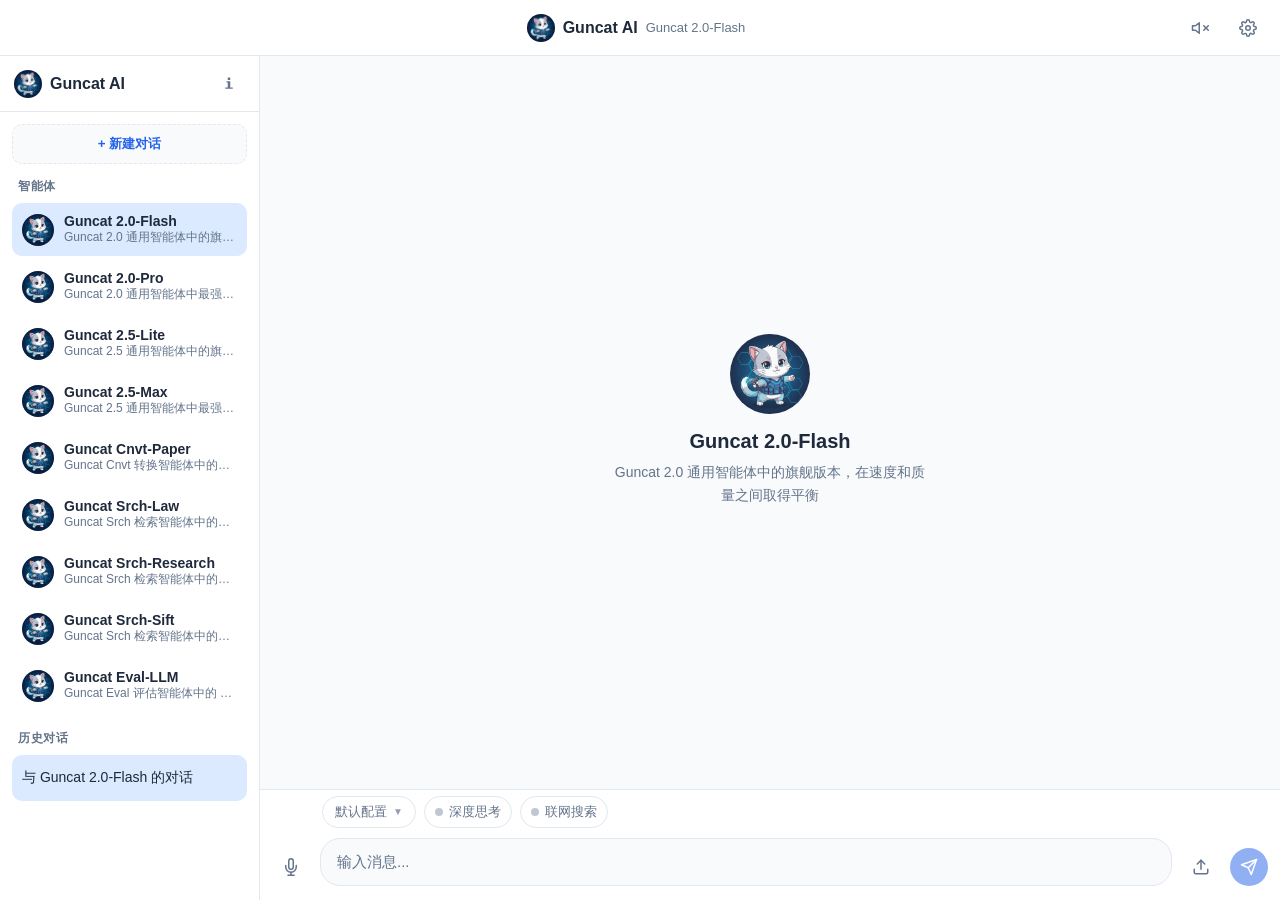
==== commit b8d499b9: "Add API switch, TTS, and voice input in Web-API version Add API switch, TTS, and voice input in Web-" ====
--- a/Guncat AI Web for API_local-setup/index.html
+++ b/Guncat AI Web for API_local-setup/index.html
@@ -49,7 +49,7 @@
     .header { height: 56px; background: var(--surface); border-bottom: 1px solid var(--border); display: flex; align-items: center; justify-content: space-between; padding: 0 12px; flex-shrink: 0; z-index: 10; }
     .header-left, .header-right { display: flex; align-items: center; gap: 8px; min-width: 80px; }
     .header-right { justify-content: flex-end; }
-    .icon-btn { width: 40px; height: 40px; border-radius: 10px; border: none; background: transparent; color: var(--text-secondary); display: flex; align-items: center; justify-content: center; cursor: pointer; transition: background .2s; }
+    .icon-btn { width: 40px; height: 40px; border-radius: 10px; border: none; background: transparent; color: var(--text-secondary); font-size: 20px; display: flex; align-items: center; justify-content: center; cursor: pointer; transition: background .2s; }
     .icon-btn:hover, .icon-btn:active { background: var(--bg); color: var(--primary); }
     .header-title { display: flex; align-items: center; gap: 8px; font-weight: 700; font-size: 16px; min-width: 0; }
     .header-title img { width: 28px; height: 28px; border-radius: 50%; object-fit: cover; flex-shrink: 0; }
@@ -144,6 +144,55 @@
     .tool-toggle .dot { width: 8px; height: 8px; border-radius: 50%; background: currentColor; opacity: .4; transition: opacity .2s; }
     .tool-toggle.active .dot { opacity: 1; box-shadow: 0 0 6px currentColor; }
 
+    /* Model selector (配置方案快速切换, 对齐鸿蒙版 buildModelSelector) */
+    .model-selector { display: flex; align-items: center; gap: 6px; padding: 6px 12px; border-radius: 16px; border: 1px solid var(--border); background: var(--surface); cursor: pointer; font-size: 13px; color: var(--text-secondary); transition: all .2s; user-select: none; flex-shrink: 0; max-width: 150px; }
+    .model-selector:hover:not(.disabled) { border-color: var(--primary); color: var(--primary); }
+    .model-selector.disabled { opacity: .5; cursor: not-allowed; }
+    .model-selector .model-name { overflow: hidden; text-overflow: ellipsis; white-space: nowrap; min-width: 0; }
+    .model-selector .caret { font-size: 10px; opacity: .7; flex-shrink: 0; }
+    .model-menu { position: fixed; z-index: 45; min-width: 190px; max-width: 260px; background: var(--surface); border: 1px solid var(--border); border-radius: 12px; box-shadow: var(--shadow); padding: 6px; display: none; }
+    .model-menu.show { display: block; animation: fadeIn .15s ease; }
+    .model-menu-item { display: flex; align-items: center; gap: 8px; padding: 9px 12px; border-radius: 8px; font-size: 13px; cursor: pointer; color: var(--text); }
+    .model-menu-item:hover { background: var(--bg); }
+    .model-menu-item.active { background: var(--primary-light); color: var(--primary); font-weight: 600; }
+    .model-menu-item .check { margin-left: auto; font-size: 12px; opacity: 0; }
+    .model-menu-item.active .check { opacity: 1; }
+    .model-menu .menu-add { border-top: 1px solid var(--border); margin-top: 4px; padding-top: 8px; color: var(--primary); }
+
+    /* Settings: 配置方案 */
+    .profile-row { display: flex; gap: 8px; }
+    .profile-row select { flex: 1; min-width: 0; }
+    .add-profile-btn { width: 42px; flex-shrink: 0; padding: 0; border-radius: 10px; border: 1px solid var(--border); background: var(--bg); color: var(--primary); font-size: 20px; font-weight: 600; cursor: pointer; line-height: 1; }
+    .add-profile-btn:hover { background: var(--primary-light); }
+
+    /* Switch (先行解析附件 / 等开关) */
+    .switch-row { display: flex; align-items: center; justify-content: space-between; gap: 10px; margin-bottom: 12px; }
+    .switch-label { font-size: 13px; color: var(--text); }
+    .switch-label small { display: block; font-size: 11px; color: var(--text-secondary); margin-top: 2px; line-height: 1.5; }
+    .switch { position: relative; width: 42px; height: 24px; flex-shrink: 0; }
+    .switch input { opacity: 0; width: 0; height: 0; }
+    .switch .track { position: absolute; inset: 0; background: var(--border); border-radius: 12px; transition: background .2s; cursor: pointer; }
+    .switch .track::after { content: ''; position: absolute; top: 3px; left: 3px; width: 18px; height: 18px; border-radius: 50%; background: #fff; transition: transform .2s; box-shadow: 0 1px 3px rgba(0,0,0,.3); }
+    .switch input:checked + .track { background: var(--primary); }
+    .switch input:checked + .track::after { transform: translateX(18px); }
+
+    /* Reader bar (自动朗读控制条) */
+    .reader-bar { position: fixed; top: 64px; left: 50%; transform: translateX(-50%); z-index: 55; display: none; align-items: center; gap: 8px; background: var(--surface); border: 1px solid var(--border); border-radius: 20px; box-shadow: var(--shadow); padding: 6px 10px; font-size: 12px; color: var(--text); }
+    .reader-bar.show { display: flex; animation: fadeIn .2s ease; }
+    .reader-bar .rb-status { white-space: nowrap; }
+    .reader-bar .rb-btn { border: none; background: var(--bg); color: var(--text-secondary); width: 26px; height: 26px; border-radius: 50%; cursor: pointer; display: flex; align-items: center; justify-content: center; font-size: 12px; flex-shrink: 0; }
+    .reader-bar .rb-btn:hover { color: var(--primary); }
+    .reader-bar .rb-rate { border: 1px solid var(--border); background: transparent; border-radius: 10px; padding: 2px 8px; font-size: 11px; color: var(--text-secondary); cursor: pointer; flex-shrink: 0; width: auto; height: auto; }
+
+    /* Voice input */
+    .mic-btn { width: 38px; height: 38px; border-radius: 50%; border: none; background: transparent; color: var(--text-secondary); display: flex; align-items: center; justify-content: center; cursor: pointer; transition: all .2s; flex-shrink: 0; }
+    .mic-btn:hover { background: var(--bg); color: var(--primary); }
+    .mic-btn.listening { background: var(--primary); color: #fff; animation: pulse 1.2s ease infinite; }
+    .mic-btn:disabled { opacity: .5; cursor: not-allowed; }
+    @keyframes pulse { 0%, 100% { box-shadow: 0 0 0 0 rgba(37,99,235,.35); } 50% { box-shadow: 0 0 0 6px rgba(37,99,235,0); } }
+
+    .icon-btn.active { color: var(--primary); background: var(--primary-light); }
+
     /* Input toolbar */
     .input-toolbar { display: flex; align-items: center; gap: 8px; padding: 0 14px 6px; margin: -4px -12px 4px; }
 
@@ -265,7 +314,8 @@
         <span class="agent-name" id="headerAgentName"></span>
       </div>
       <div class="header-right">
-        <button class="icon-btn" id="settingsBtn" title="API 设置">⚙</button>
+        <button class="icon-btn" id="autoReadBtn" title="自动朗读" style="display:none"></button>
+        <button class="icon-btn" id="settingsBtn" title="API 设置"><svg width="18" height="18" viewBox="0 0 24 24" fill="none" stroke="currentColor" stroke-width="2" stroke-linecap="round" stroke-linejoin="round"><circle cx="12" cy="12" r="3"></circle><path d="M19.4 15a1.65 1.65 0 0 0 .33 1.82l.06.06a2 2 0 0 1 0 2.83 2 2 0 0 1-2.83 0l-.06-.06a1.65 1.65 0 0 0-1.82-.33 1.65 1.65 0 0 0-1 1.51V21a2 2 0 0 1-2 2 2 2 0 0 1-2-2v-.09A1.65 1.65 0 0 0 9 19.4a1.65 1.65 0 0 0-1.82.33l-.06.06a2 2 0 0 1-2.83 0 2 2 0 0 1 0-2.83l.06-.06a1.65 1.65 0 0 0 .33-1.82 1.65 1.65 0 0 0-1.51-1H3a2 2 0 0 1-2-2 2 2 0 0 1 2-2h.09A1.65 1.65 0 0 0 4.6 9a1.65 1.65 0 0 0-.33-1.82l-.06-.06a2 2 0 0 1 0-2.83 2 2 0 0 1 2.83 0l.06.06a1.65 1.65 0 0 0 1.82.33H9a1.65 1.65 0 0 0 1-1.51V3a2 2 0 0 1 2-2 2 2 0 0 1 2 2v.09a1.65 1.65 0 0 0 1 1.51 1.65 1.65 0 0 0 1.82-.33l.06-.06a2 2 0 0 1 2.83 0 2 2 0 0 1 0 2.83l-.06.06a1.65 1.65 0 0 0-.33 1.82V9a1.65 1.65 0 0 0 1.51 1H21a2 2 0 0 1 2 2 2 2 0 0 1-2 2h-.09a1.65 1.65 0 0 0-1.51 1z"></path></svg></button>
       </div>
     </header>
 
@@ -297,13 +347,20 @@
             <img src="cat-avatar(1).png" alt="Guncat">
             <h2>Guncat AI</h2>
             <p>选择一个智能体，配置 API 后即可开始对话。</p>
-            <p>支持 Deepseek API 与火山方舟引擎两种预置接入方式。</p>
+            <p>支持 Deepseek API 与火山方舟引擎两种预置接入方式，可保存多套配置方案随时切换。</p>
           </div>
         </div>
 
         <div class="input-area">
+          <button class="mic-btn" id="micBtn" title="语音输入" type="button">
+            <svg width="18" height="18" viewBox="0 0 24 24" fill="none" stroke="currentColor" stroke-width="2" stroke-linecap="round" stroke-linejoin="round"><path d="M12 1a3 3 0 0 0-3 3v8a3 3 0 0 0 6 0V4a3 3 0 0 0-3-3z"></path><path d="M19 10v2a7 7 0 0 1-14 0v-2"></path><line x1="12" y1="19" x2="12" y2="23"></line><line x1="8" y1="23" x2="16" y2="23"></line></svg>
+          </button>
           <div style="flex:1; display:flex; flex-direction:column;">
             <div class="input-toolbar">
+              <div class="model-selector" id="modelSelector" title="切换配置方案">
+                <span class="model-name" id="modelSelectorName">模型</span>
+                <span class="caret" id="modelSelectorCaret">▼</span>
+              </div>
               <div class="tool-toggle thinking-toggle" id="thinkingToggle" title="开启/关闭深度思考">
                 <span class="dot"></span>
                 <span>深度思考</span>
@@ -338,6 +395,17 @@
         <button class="modal-close" id="closeSettings">✕</button>
       </div>
       <div class="modal-body">
+        <div class="form-group">
+          <label>配置方案</label>
+          <div class="profile-row">
+            <select id="apiProfileSelect"></select>
+            <button class="add-profile-btn" id="addProfileBtn" title="新建配置方案">+</button>
+          </div>
+        </div>
+        <div class="form-group">
+          <label for="profileName">配置名称</label>
+          <input type="text" id="profileName" placeholder="例如：火山豆包 Pro">
+        </div>
         <div class="form-group">
           <label>快速选择预设</label>
           <div class="preset-btns">
@@ -396,25 +464,42 @@
           <span class="arrow">▼</span>
         </div>
         <div class="advanced-panel" id="multimodalPanel">
+          <div class="switch-row">
+            <div class="switch-label">先行解析附件
+              <small>开启后先由下方独立 API 解析，再将文本交给主模型；关闭后图片和文档将直接传给火山主模型（直传模式仅支持火山方舟引擎）。</small>
+            </div>
+            <label class="switch"><input type="checkbox" id="mmPreparseEnabled" checked><span class="track"></span></label>
+          </div>
+          <div id="mmFields">
+            <div class="form-group">
+              <label for="mmBaseUrl">Base URL</label>
+              <input type="text" id="mmBaseUrl" placeholder="https://open.bigmodel.cn/api/paas/v4">
+            </div>
+            <div class="form-group">
+              <label for="mmApiKey">API Key</label>
+              <input type="password" id="mmApiKey" placeholder="...">
+            </div>
+            <div class="form-group">
+              <label for="mmModel">模型名称</label>
+              <input type="text" id="mmModel" placeholder="glm-4.6v-flash">
+            </div>
+          </div>
           <p class="param-help">上传图片或文件时，先用该 API 解析内容。默认使用智谱 GLM-4.6V-Flash。</p>
-          <div class="form-group">
-            <label for="mmBaseUrl">Base URL</label>
-            <input type="text" id="mmBaseUrl" placeholder="https://open.bigmodel.cn/api/paas/v4">
-          </div>
-          <div class="form-group">
-            <label for="mmApiKey">API Key</label>
-            <input type="password" id="mmApiKey" placeholder="...">
-          </div>
-          <div class="form-group">
-            <label for="mmModel">模型名称</label>
-            <input type="text" id="mmModel" placeholder="glm-4.6v-flash">
-          </div>
         </div>
         <p class="hint" id="apiHint">所有配置仅保存在浏览器本地（localStorage），不会上传到任何服务器。</p>
         <button class="save-btn" id="saveSettings">保存配置</button>
       </div>
     </div>
   </div>
+
+  <div class="reader-bar" id="readerBar">
+    <span class="rb-status" id="readerStatus">🔊 朗读中</span>
+    <button class="rb-btn" id="readerPauseBtn" title="暂停/继续">⏸</button>
+    <button class="rb-btn rb-rate" id="readerRateBtn" title="语速">1×</button>
+    <button class="rb-btn" id="readerStopBtn" title="停止">✕</button>
+  </div>
+
+  <div class="model-menu" id="modelMenu"></div>
 
   <div class="toast" id="toast"></div>
 
@@ -429,7 +514,7 @@
         <div class="about-logo">
           <img src="cat-avatar(1).png" alt="Guncat">
           <div class="about-name">Guncat AI</div>
-          <div class="about-version">version 3.0.0</div>
+          <div class="about-version">version 3.2.0</div>
         </div>
         <div class="about-links">
           <a href="https://github.com/zhubowen-bot" target="_blank" rel="noopener noreferrer">
@@ -456,14 +541,22 @@
         currentAgent: 'guncat_current_agent',
         currentConv: 'guncat_current_conv',
         thinking: 'guncat_thinking_enabled',
-        webSearch: 'guncat_web_search_enabled'
+        webSearch: 'guncat_web_search_enabled',
+        apiProfiles: 'guncat_api_profiles',
+        currentProfileId: 'guncat_current_api_profile',
+        autoRead: 'guncat_auto_read_enabled'
       };
 
       const DEFAULT_MM_CONFIG = {
         baseUrl: 'https://open.bigmodel.cn/api/paas/v4',
         apiKey: '',
-        model: 'glm-4.6v-flash'
+        model: 'glm-4.6v-flash',
+        preparseEnabled: true
       };
+
+      function defaultApiConfig() {
+        return { provider: 'custom', baseUrl: '', apiKey: '', model: '', temperature: null, topP: null, maxTokens: null, extraBody: '' };
+      }
 
       const PRESETS = {
         deepseek: { provider: 'deepseek', baseUrl: 'https://api.deepseek.com', model: 'deepseek-chat' },
@@ -478,7 +571,24 @@
       let abortController = null;
       let thinkingEnabled = localStorage.getItem(LS_KEYS.thinking) === 'true';
       let webSearchEnabled = localStorage.getItem(LS_KEYS.webSearch) === 'true';
+      let autoReadEnabled = localStorage.getItem(LS_KEYS.autoRead) === 'true';
       let pendingFiles = [];
+
+      // 配置方案 (对齐鸿蒙版 ApiProfile, 支持多套命名配置快速切换)
+      let apiProfiles = [];
+      let currentProfileId = '';
+
+      // 朗读 (Web Speech API)
+      const speechSupported = 'speechSynthesis' in window;
+      let isReading = false;
+      let currentUtterance = null;
+      let readerRate = 1;
+
+      // 语音输入 (webkitSpeechRecognition)
+      const SpeechRecognitionImpl = window.SpeechRecognition || window.webkitSpeechRecognition || null;
+      let recognition = null;
+      let isVoiceListening = false;
+      let voiceFinalText = '';
 
       // 流式输出渲染节流，避免输出太快时页面抖动
       let streamUpdatePending = false;
@@ -489,7 +599,9 @@
 
       const ICONS = {
         send: '<svg width="18" height="18" viewBox="0 0 24 24" fill="none" stroke="currentColor" stroke-width="2" stroke-linecap="round" stroke-linejoin="round"><line x1="22" y1="2" x2="11" y2="13"></line><polygon points="22 2 15 22 11 13 2 9 22 2"></polygon></svg>',
-        stop: '<svg width="18" height="18" viewBox="0 0 24 24" fill="none" stroke="currentColor" stroke-width="2" stroke-linecap="round" stroke-linejoin="round"><rect x="6" y="6" width="12" height="12" rx="2" ry="2"></rect></svg>'
+        stop: '<svg width="18" height="18" viewBox="0 0 24 24" fill="none" stroke="currentColor" stroke-width="2" stroke-linecap="round" stroke-linejoin="round"><rect x="6" y="6" width="12" height="12" rx="2" ry="2"></rect></svg>',
+        speakerOn: '<svg width="18" height="18" viewBox="0 0 24 24" fill="none" stroke="currentColor" stroke-width="2" stroke-linecap="round" stroke-linejoin="round"><polygon points="11 5 6 9 2 9 2 15 6 15 11 19 11 5"></polygon><path d="M15.54 8.46a5 5 0 0 1 0 7.07"></path><path d="M19.07 4.93a10 10 0 0 1 0 14.14"></path></svg>',
+        speakerOff: '<svg width="18" height="18" viewBox="0 0 24 24" fill="none" stroke="currentColor" stroke-width="2" stroke-linecap="round" stroke-linejoin="round"><polygon points="11 5 6 9 2 9 2 15 6 15 11 19 11 5"></polygon><line x1="23" y1="9" x2="17" y2="15"></line><line x1="17" y1="9" x2="23" y2="15"></line></svg>'
       };
 
       const els = {
@@ -536,7 +648,23 @@
         aboutBtn: document.getElementById('aboutBtn'),
         aboutModal: document.getElementById('aboutModal'),
         aboutBackdrop: document.getElementById('aboutBackdrop'),
-        closeAbout: document.getElementById('closeAbout')
+        closeAbout: document.getElementById('closeAbout'),
+        modelSelector: document.getElementById('modelSelector'),
+        modelSelectorCaret: document.getElementById('modelSelectorCaret'),
+        modelSelectorName: document.getElementById('modelSelectorName'),
+        modelMenu: document.getElementById('modelMenu'),
+        apiProfileSelect: document.getElementById('apiProfileSelect'),
+        addProfileBtn: document.getElementById('addProfileBtn'),
+        profileName: document.getElementById('profileName'),
+        mmPreparseEnabled: document.getElementById('mmPreparseEnabled'),
+        mmFields: document.getElementById('mmFields'),
+        autoReadBtn: document.getElementById('autoReadBtn'),
+        readerBar: document.getElementById('readerBar'),
+        readerStatus: document.getElementById('readerStatus'),
+        readerPauseBtn: document.getElementById('readerPauseBtn'),
+        readerRateBtn: document.getElementById('readerRateBtn'),
+        readerStopBtn: document.getElementById('readerStopBtn'),
+        micBtn: document.getElementById('micBtn')
       };
 
       function showToast(msg) {
@@ -559,6 +687,119 @@
         catch { return fallback; }
       }
       function saveToStorage(key, val) { localStorage.setItem(key, JSON.stringify(val)); }
+
+      /* ---------- 配置方案 (API Profiles, 对齐鸿蒙版 ApiProfile) ---------- */
+
+      function loadApiProfiles() {
+        apiProfiles = loadFromStorage(LS_KEYS.apiProfiles, []);
+        if (!Array.isArray(apiProfiles) || apiProfiles.length === 0) {
+          // 旧版单配置自动迁移为第一套方案
+          const legacyApi = loadFromStorage(LS_KEYS.config, {});
+          const legacyMm = loadFromStorage(LS_KEYS.multimodalConfig, DEFAULT_MM_CONFIG);
+          apiProfiles = [{
+            id: 'api-profile-' + Date.now(),
+            name: '默认配置',
+            apiConfig: Object.assign(defaultApiConfig(), legacyApi),
+            multimodalConfig: Object.assign({}, DEFAULT_MM_CONFIG, legacyMm)
+          }];
+          saveToStorage(LS_KEYS.apiProfiles, apiProfiles);
+        }
+        // 规范化缺失字段
+        apiProfiles.forEach(p => {
+          if (!p.id) p.id = 'api-profile-' + Date.now() + '_' + Math.random().toString(36).slice(2, 7);
+          p.apiConfig = Object.assign(defaultApiConfig(), p.apiConfig || {});
+          p.multimodalConfig = Object.assign({}, DEFAULT_MM_CONFIG, p.multimodalConfig || {});
+        });
+        const savedId = localStorage.getItem(LS_KEYS.currentProfileId);
+        const profile = apiProfiles.find(p => p.id === savedId) || apiProfiles[0];
+        currentProfileId = profile.id;
+      }
+
+      function getCurrentProfile() {
+        return apiProfiles.find(p => p.id === currentProfileId) || null;
+      }
+
+      // 当前方案的主 API 配置
+      function getCurrentConfig() {
+        const p = getCurrentProfile();
+        if (p) return p.apiConfig;
+        return loadFromStorage(LS_KEYS.config, {});
+      }
+
+      // 当前方案的多模态配置
+      function getMultimodalConfig() {
+        const p = getCurrentProfile();
+        if (p) return p.multimodalConfig;
+        return Object.assign({}, DEFAULT_MM_CONFIG, loadFromStorage(LS_KEYS.multimodalConfig, {}));
+      }
+
+      function selectApiProfile(profileId) {
+        if (isStreaming) { showToast('AI 正在回复中，请稍候'); return; }
+        const profile = apiProfiles.find(p => p.id === profileId);
+        if (!profile) return;
+        currentProfileId = profile.id;
+        localStorage.setItem(LS_KEYS.currentProfileId, profile.id);
+        renderProfileUI();
+      }
+
+      function addApiProfile() {
+        const profile = {
+          id: 'api-profile-' + Date.now(),
+          name: '新配置 ' + (apiProfiles.length + 1),
+          apiConfig: defaultApiConfig(),
+          multimodalConfig: Object.assign({}, DEFAULT_MM_CONFIG)
+        };
+        apiProfiles.push(profile);
+        currentProfileId = profile.id;
+        localStorage.setItem(LS_KEYS.currentProfileId, profile.id);
+        saveToStorage(LS_KEYS.apiProfiles, apiProfiles);
+        renderProfileUI();
+      }
+
+      function renderProfileUI() {
+        const p = getCurrentProfile();
+        els.modelSelectorName.textContent = p ? p.name : '模型';
+        els.apiProfileSelect.innerHTML = apiProfiles.map(x =>
+          `<option value="${escapeHtml(x.id)}">${escapeHtml(x.name)}</option>`).join('');
+        if (p) els.apiProfileSelect.value = p.id;
+        renderModelMenu();
+      }
+
+      function renderModelMenu() {
+        els.modelMenu.innerHTML = apiProfiles.map(x => `
+          <div class="model-menu-item ${x.id === currentProfileId ? 'active' : ''}" data-id="${escapeHtml(x.id)}">
+            <span>${escapeHtml(x.name)}</span><span class="check">✓</span>
+          </div>`).join('') +
+          `<div class="model-menu-item menu-add">+ 新建配置方案</div>`;
+        els.modelMenu.querySelectorAll('.model-menu-item[data-id]').forEach(el => {
+          el.addEventListener('click', () => {
+            closeModelMenu();
+            selectApiProfile(el.dataset.id);
+          });
+        });
+        els.modelMenu.querySelector('.menu-add').addEventListener('click', () => {
+          closeModelMenu();
+          addApiProfile();
+        });
+      }
+
+      function openModelMenu() {
+        if (isStreaming || pendingFiles.some(f => f.isParsing)) { showToast('AI 正在回复中，请稍候'); return; }
+        renderModelMenu();
+        const rect = els.modelSelector.getBoundingClientRect();
+        els.modelMenu.classList.add('show');
+        // 胶囊在输入区上方, 屏幕底部空间不足, 默认向上展开; 顶部空间不够时才向下兜底
+        const up = rect.top - els.modelMenu.offsetHeight - 6;
+        const openUp = up >= 8;
+        els.modelMenu.style.top = (openUp ? up : Math.min(rect.bottom + 6, window.innerHeight - els.modelMenu.offsetHeight - 8)) + 'px';
+        els.modelMenu.style.left = Math.max(8, Math.min(rect.left, window.innerWidth - els.modelMenu.offsetWidth - 8)) + 'px';
+        // 箭头跟随展开方向翻转
+        els.modelSelectorCaret.textContent = openUp ? '▲' : '▼';
+      }
+      function closeModelMenu() {
+        els.modelMenu.classList.remove('show');
+        els.modelSelectorCaret.textContent = '▼';
+      }
 
       async function loadAgents() {
         try {
@@ -762,6 +1003,7 @@
               <div class="message-actions">
                 <button class="msg-action-btn" data-action="copy-text" type="button">复制</button>
                 <button class="msg-action-btn" data-action="copy-md" type="button">复制 Markdown</button>
+                <button class="msg-action-btn" data-action="read" type="button">朗读</button>
                 <button class="msg-action-btn" data-action="regenerate" type="button">重新回答</button>
               </div>
             </div>
@@ -1017,7 +1259,7 @@
         }
         if (!userMsg) { showToast('未找到对应的问题'); return; }
 
-        const config = loadFromStorage(LS_KEYS.config, {});
+        const config = getCurrentConfig();
         if (!config.apiKey) { showToast('请先配置 API Key'); openSettings(); return; }
 
         const newDisplayContent = '重新回答：' + (userMsg.displayContent || userMsg.content || '');
@@ -1057,10 +1299,6 @@
 
       function scrollToBottom() {
         els.messages.scrollTop = els.messages.scrollHeight;
-      }
-
-      function getMultimodalConfig() {
-        return loadFromStorage(LS_KEYS.multimodalConfig, DEFAULT_MM_CONFIG);
       }
 
       function readFileAsText(file) {
@@ -1215,6 +1453,8 @@
         const hasText = els.input.value.trim().length > 0;
         els.uploadBtn.disabled = isStreaming || isParsing;
         els.uploadBtn.classList.toggle('processing', isParsing);
+        els.micBtn.disabled = (isStreaming || isParsing) && !isVoiceListening;
+        els.modelSelector.classList.toggle('disabled', isStreaming || isParsing);
 
         if (isStreaming) {
           els.sendBtn.disabled = false;
@@ -1236,8 +1476,52 @@
         await processFiles(files);
       }
 
+      function sleep(ms) { return new Promise(r => setTimeout(r, ms)); }
+
       async function processFiles(files) {
         const mmConfig = getMultimodalConfig();
+        const apiConfig = getCurrentConfig();
+
+        // 直传模式：跳过预解析，附件直接随请求发给火山主模型
+        if (mmConfig.preparseEnabled === false) {
+          if (apiConfig.provider !== 'volcano') {
+            showToast('附件直传目前仅支持火山方舟引擎');
+            return;
+          }
+          const validFiles = files.filter(file => {
+            if (file.type.startsWith('image/')) return true;
+            if (isTextFile(file)) return true;
+            if (isDocumentFile(file)) return true;
+            showToast(`跳过不支持的文件：${file.name}`);
+            return false;
+          });
+          if (!validFiles.length) return;
+          validFiles.forEach(file => {
+            pendingFiles.push({ id: 'file_' + Date.now() + '_' + Math.random().toString(36).slice(2, 7), file, parsedText: '', dataUrl: null, thumbnail: null, isParsing: true, error: false });
+          });
+          updateFilePreviewUI();
+          showToast('正在读取文件...');
+          for (let i = 0; i < validFiles.length; i++) {
+            if (i > 0) await sleep(800);
+            const item = pendingFiles.find(f => f.file === validFiles[i]);
+            if (!item) continue;
+            try {
+              const dataUrl = await readFileAsDataURL(validFiles[i]);
+              item.dataUrl = dataUrl;
+              if (validFiles[i].type.startsWith('image/')) {
+                item.thumbnail = await createImageThumbnail(dataUrl);
+              }
+              item.isParsing = false;
+            } catch (err) {
+              item.isParsing = false;
+              item.error = true;
+              showToast(`${validFiles[i].name} 读取失败：${err.message || '未知错误'}`);
+            }
+            updateFilePreviewUI();
+          }
+          return;
+        }
+
         if (!mmConfig.apiKey) {
           showToast('请先配置多模态解析 API 密钥');
           openSettings();
@@ -1321,7 +1605,7 @@
         if (!userText || isStreaming) return;
         if (pendingFiles.some(f => f.isParsing)) { showToast('文件解析中，请稍候'); return; }
         if (!currentAgent) { showToast('请先选择一个智能体'); return; }
-        const config = loadFromStorage(LS_KEYS.config, {});
+        const config = getCurrentConfig();
         if (!config.apiKey) { showToast('请先配置 API Key'); openSettings(); return; }
 
         const readyFiles = pendingFiles.filter(f => f.parsedText && !f.error);
@@ -1337,7 +1621,8 @@
           name: f.file.name,
           parsedText: f.parsedText,
           type: f.file.type.startsWith('image/') ? 'image' : 'file',
-          thumbnail: f.thumbnail || null
+          thumbnail: f.thumbnail || null,
+          dataUrl: f.dataUrl || null
         }));
         clearPendingFiles();
         appendUserMessage(userText, fullText, attachments);
@@ -1347,18 +1632,23 @@
       async function streamChat(userText, config) {
         isStreaming = true;
         updateInputButtons();
-        const { el } = appendMessage('assistant', '', true);
-        const bubble = el.querySelector('.bubble');
-        const conv = getCurrentConversation();
-
         const baseUrl = (config.baseUrl || '').replace(/\/$/, '');
         const isVolcano = config.provider === 'volcano';
         const url = baseUrl + (isVolcano ? '/responses' : '/chat/completions');
 
+        // 必须在追加空 assistant 消息前构建请求体，
+        // 否则 buildChatCompletionsBody / buildResponsesBody 内的 conv.messages.slice(0, -1)
+        // 会把刚追加的 user 消息误判为"最后一条"而漏掉，又在末尾再 push 一次，导致 user 消息被发两次。
         const body = isVolcano ? buildResponsesBody(userText, config) : buildChatCompletionsBody(userText, config);
+
+        const { el, msg: assistantMsg } = appendMessage('assistant', '', true);
+        const bubble = el.querySelector('.bubble');
+        const conv = getCurrentConversation();
 
         abortController = new AbortController();
         let fullContent = '';
+        let aborted = false;
+        let streamError = false;
         try {
           const res = await fetch(url, {
             method: 'POST',
@@ -1370,22 +1660,40 @@
             signal: abortController.signal
           });
           if (!res.ok) {
-            const errText = await res.text();
-            throw new Error('API 请求失败 (' + res.status + '): ' + errText);
+            throw new Error(friendlyApiError(res.status));
           }
           fullContent = isVolcano ? await streamResponses(res, el, bubble) : await streamChatCompletions(res, el, bubble);
         } catch (err) {
           if (err.name !== 'AbortError') {
+            streamError = true;
             bubble.innerHTML = `<span style="color:#ef4444">请求出错：${escapeHtml(err.message)}</span>`;
             fullContent = '请求出错：' + err.message;
+          } else {
+            // AbortError 正常情况下被流式函数内部吞掉并返回 partial content；
+            // 这里只是为了兜底（例如 fetch 阶段就失败），仍然标记为已中断。
+            aborted = true;
           }
         } finally {
           flushStreamUpdate();
           el.classList.remove('streaming');
+          // 中断以 abortController.signal.aborted 为准，覆盖流式函数正常返回 + 用户后点终止的边界情况
+          if (abortController && abortController.signal.aborted) aborted = true;
           if (conv) {
-            const last = conv.messages[conv.messages.length - 1];
-            if (last) last.content = fullContent;
+            if (aborted && !fullContent) {
+              // 中断且没有任何内容流出：清掉这条空 assistant 消息
+              const idx = conv.messages.findIndex(m => m === assistantMsg);
+              if (idx !== -1) conv.messages.splice(idx, 1);
+              if (el && el.parentNode) el.parentNode.removeChild(el);
+            } else {
+              // 正常完成 / 出错 / 中断但有部分内容：把内容回填到会话历史
+              const last = conv.messages[conv.messages.length - 1];
+              if (last) last.content = fullContent;
+            }
             saveConversations();
+          }
+          // 自动朗读：回答正常完成后自动播报（对齐鸿蒙版 autoReadEnabled）
+          if (!aborted && !streamError && fullContent && autoReadEnabled) {
+            speakText(markdownToPlainText(fullContent));
           }
           isStreaming = false;
           updateInputButtons();
@@ -1393,6 +1701,140 @@
         }
       }
 
+      function friendlyApiError(status) {
+        if (status === 401) return 'API Key 无效，请检查设置';
+        if (status === 429) return '请求过于频繁，请稍后再试';
+        if (status >= 400 && status < 500) return 'API 请求错误 (' + status + ')，请检查配置';
+        if (status >= 500) return '服务器错误 (' + status + ')，请稍后再试';
+        return '请求失败，状态码: ' + status;
+      }
+
+      /* ---------- 朗读 (Web Speech API, 对齐鸿蒙版 TextReaderService) ---------- */
+      function speakText(text) {
+        if (!speechSupported) { showToast('当前浏览器不支持朗读'); return; }
+        if (!text) return;
+        speechSynthesis.cancel();
+        const utter = new SpeechSynthesisUtterance(text);
+        utter.lang = (navigator.language || 'zh-CN').startsWith('zh') ? 'zh-CN' : 'en-US';
+        utter.rate = readerRate;
+        utter.onstart = () => {
+          isReading = true;
+          els.readerStatus.textContent = '🔊 朗读中';
+          els.readerPauseBtn.textContent = '⏸';
+          els.readerBar.classList.add('show');
+        };
+        utter.onend = () => {
+          isReading = false;
+          els.readerBar.classList.remove('show');
+        };
+        utter.onerror = () => {
+          isReading = false;
+          els.readerBar.classList.remove('show');
+        };
+        currentUtterance = utter;
+        speechSynthesis.speak(utter);
+      }
+
+      function stopReading() {
+        if (!speechSupported) return;
+        speechSynthesis.cancel();
+        isReading = false;
+        els.readerBar.classList.remove('show');
+      }
+
+      function togglePauseReading() {
+        if (!speechSupported) return;
+        if (speechSynthesis.paused) {
+          speechSynthesis.resume();
+          els.readerPauseBtn.textContent = '⏸';
+        } else if (speechSynthesis.speaking) {
+          speechSynthesis.pause();
+          els.readerPauseBtn.textContent = '▶';
+        }
+      }
+
+      function cycleReaderRate() {
+        const rates = [1, 1.25, 1.5, 0.75];
+        readerRate = rates[(rates.indexOf(readerRate) + 1) % rates.length];
+        els.readerRateBtn.textContent = readerRate + '×';
+        if (isReading && currentUtterance) {
+          // 重新以新语速朗读
+          const text = currentUtterance.text;
+          speakText(text);
+        }
+      }
+
+      function readMessageContent(msg) {
+        if (!speechSupported) { showToast('当前浏览器不支持朗读'); return; }
+        const text = markdownToPlainText(msg.content);
+        if (!text) return;
+        speakText(text);
+      }
+
+      function updateAutoReadUI() {
+        if (!speechSupported) {
+          els.autoReadBtn.style.display = 'none';
+          return;
+        }
+        els.autoReadBtn.style.display = '';
+        els.autoReadBtn.innerHTML = autoReadEnabled ? ICONS.speakerOn : ICONS.speakerOff;
+        els.autoReadBtn.classList.toggle('active', autoReadEnabled);
+        els.autoReadBtn.title = autoReadEnabled ? '关闭自动朗读' : '开启自动朗读';
+      }
+
+      /* ---------- 语音输入 (webkitSpeechRecognition, 对齐鸿蒙版 VoiceInputService) ---------- */
+      function initVoiceInput() {
+        if (!SpeechRecognitionImpl) {
+          els.micBtn.style.display = 'none';
+          return;
+        }
+        recognition = new SpeechRecognitionImpl();
+        recognition.lang = (navigator.language || 'zh-CN').startsWith('zh') ? 'zh-CN' : 'en-US';
+        recognition.continuous = false;
+        recognition.interimResults = true;
+        recognition.onresult = (e) => {
+          let interim = '';
+          for (let i = e.resultIndex; i < e.results.length; i++) {
+            if (e.results[i].isFinal) voiceFinalText += e.results[i][0].transcript;
+            else interim += e.results[i][0].transcript;
+          }
+          els.input.value = voiceFinalText + interim;
+          els.input.style.height = 'auto';
+          els.input.style.height = Math.min(els.input.scrollHeight, 120) + 'px';
+          updateInputButtons();
+        };
+        recognition.onend = () => {
+          isVoiceListening = false;
+          els.micBtn.classList.remove('listening');
+          els.micBtn.title = '语音输入';
+          voiceFinalText = '';
+          updateInputButtons();
+        };
+        recognition.onerror = (e) => {
+          if (e.error === 'not-allowed') showToast('请允许麦克风权限后再使用语音输入');
+          else if (e.error === 'no-speech') showToast('未检测到语音');
+          else if (e.error !== 'aborted') showToast('语音识别失败：' + e.error);
+        };
+      }
+
+      function toggleVoiceInput() {
+        if (!recognition) { showToast('当前浏览器不支持语音输入'); return; }
+        if (isVoiceListening) {
+          recognition.stop();
+          return;
+        }
+        if (isStreaming) { showToast('AI 正在回复中，请稍候'); return; }
+        if (pendingFiles.some(f => f.isParsing)) { showToast('文件解析中，请稍候'); return; }
+        voiceFinalText = '';
+        try {
+          recognition.start();
+          isVoiceListening = true;
+          els.micBtn.classList.add('listening');
+          els.micBtn.title = '点击停止';
+          showToast('正在聆听...');
+        } catch (e) { /* start() 可能抛错，静默忽略 */ }
+      }
+
       function buildChatCompletionsBody(userText, config) {
         const messages = [];
         if (currentAgent?.systemPrompt) {
@@ -1401,7 +1843,9 @@
         const conv = getCurrentConversation();
         if (conv) {
           conv.messages.slice(0, -1).forEach(m => {
-            if (m.role !== 'system') messages.push({ role: m.role, content: m.content });
+            // 跳过空内容消息，避免触发 MissingParameter / 400
+            if (m.role === 'system' || !m.content) return;
+            messages.push({ role: m.role, content: m.content });
           });
         }
         messages.push({ role: 'user', content: userText });
@@ -1429,14 +1873,28 @@
       function buildResponsesBody(userText, config) {
         const input = [];
         const conv = getCurrentConversation();
-        if (conv) {
-          conv.messages.slice(0, -1).forEach(m => {
-            if (m.role === 'user' || m.role === 'assistant') {
-              input.push({ role: m.role, content: m.content });
-            }
-          });
-        }
-        input.push({ role: 'user', content: userText });
+        // 调用时机：assistant 占位消息尚未追加，conv.messages 的最后一条就是刚添加的当前 user 消息，
+        // 必须整段遍历（含当前消息），否则直传附件和文本都会漏发。
+        const historyMsgs = conv ? conv.messages : [];
+        historyMsgs.forEach(m => {
+          if (m.role !== 'user' && m.role !== 'assistant') return;
+          // 跳过空内容消息，火山 Responses API 会拒绝并报 MissingParameter
+          if (!m.content) return;
+          // 直传附件（dataUrl 且无解析文本）转成 content parts 随消息发送
+          const directAtts = (m.attachments || []).filter(a => a.dataUrl && !a.parsedText);
+          if (m.role === 'user' && directAtts.length) {
+            const parts = [{ type: 'input_text', text: m.content }];
+            directAtts.forEach(a => {
+              if (a.type === 'image') parts.push({ type: 'input_image', image_url: a.dataUrl });
+              else parts.push({ type: 'input_file', filename: a.name, file_data: a.dataUrl });
+            });
+            input.push({ role: m.role, content: parts });
+          } else {
+            input.push({ role: m.role, content: m.content });
+          }
+        });
+        // 当前 user 消息已在上面整段遍历中写入，这里无需重复追加。
+        if (input.length === 0) input.push({ role: 'user', content: userText });
 
         const body = {
           model: config.model || 'doubao-seed-2-1-pro-260628',
@@ -1447,7 +1905,6 @@
         if (currentAgent?.systemPrompt) {
           body.instructions = currentAgent.systemPrompt;
         }
-        if (thinkingEnabled) body.thinking = { type: 'enabled' };
         if (webSearchEnabled) body.tools = [{ type: 'web_search', max_keyword: 5 }];
         if (config.temperature != null) body.temperature = config.temperature;
         if (config.topP != null) body.top_p = config.topP;
@@ -1456,6 +1913,8 @@
           const extraBody = config.extraBody ? JSON.parse(config.extraBody) : {};
           Object.assign(body, extraBody);
         } catch (e) { /* 忽略无效的 extraBody */ }
+        // 深度思考必须显式控制方舟 Responses API；放在 extraBody 之后，界面开关拥有最高优先级
+        body.thinking = { type: thinkingEnabled ? 'enabled' : 'disabled' };
         return body;
       }
 
@@ -1464,26 +1923,31 @@
         const reader = res.body.getReader();
         const decoder = new TextDecoder('utf-8');
         let buffer = '';
-        while (true) {
-          const { done, value } = await reader.read();
-          if (done) break;
-          buffer += decoder.decode(value, { stream: true });
-          const lines = buffer.split('\n');
-          buffer = lines.pop();
-          for (const line of lines) {
-            const trimmed = line.trim();
-            if (!trimmed || trimmed === 'data: [DONE]') continue;
-            if (trimmed.startsWith('data: ')) {
-              try {
-                const data = JSON.parse(trimmed.slice(6));
-                const delta = data.choices?.[0]?.delta?.content;
-                if (delta) {
-                  fullContent += delta;
-                  updateStreamingMessage(el, fullContent);
-                }
-              } catch (e) { /* ignore malformed json */ }
+        try {
+          while (true) {
+            const { done, value } = await reader.read();
+            if (done) break;
+            buffer += decoder.decode(value, { stream: true });
+            const lines = buffer.split('\n');
+            buffer = lines.pop();
+            for (const line of lines) {
+              const trimmed = line.trim();
+              if (!trimmed || trimmed === 'data: [DONE]') continue;
+              if (trimmed.startsWith('data: ')) {
+                try {
+                  const data = JSON.parse(trimmed.slice(6));
+                  const delta = data.choices?.[0]?.delta?.content;
+                  if (delta) {
+                    fullContent += delta;
+                    updateStreamingMessage(el, fullContent);
+                  }
+                } catch (e) { /* ignore malformed json */ }
+              }
             }
           }
+        } catch (err) {
+          // 中断时返回已累积的部分内容，保留给用户看；其它错误继续抛出
+          if (err.name !== 'AbortError') throw err;
         }
         return fullContent;
       }
@@ -1493,31 +1957,35 @@
         const reader = res.body.getReader();
         const decoder = new TextDecoder('utf-8');
         let buffer = '';
-        while (true) {
-          const { done, value } = await reader.read();
-          if (done) break;
-          buffer += decoder.decode(value, { stream: true });
-          const lines = buffer.split('\n');
-          buffer = lines.pop();
-          for (const line of lines) {
-            const trimmed = line.trim();
-            if (!trimmed || trimmed === 'data: [DONE]') continue;
-            if (trimmed.startsWith('data: ')) {
-              try {
-                const data = JSON.parse(trimmed.slice(6));
-                if (data.type === 'response.output_text.delta' && data.delta) {
-                  fullContent += data.delta;
-                  updateStreamingMessage(el, fullContent);
-                } else if (data.type === 'response.failed') {
-                  const msg = data.response?.error?.message || 'Responses API 返回失败';
-                  throw new Error(msg);
+        try {
+          while (true) {
+            const { done, value } = await reader.read();
+            if (done) break;
+            buffer += decoder.decode(value, { stream: true });
+            const lines = buffer.split('\n');
+            buffer = lines.pop();
+            for (const line of lines) {
+              const trimmed = line.trim();
+              if (!trimmed || trimmed === 'data: [DONE]') continue;
+              if (trimmed.startsWith('data: ')) {
+                try {
+                  const data = JSON.parse(trimmed.slice(6));
+                  if (data.type === 'response.output_text.delta' && data.delta) {
+                    fullContent += data.delta;
+                    updateStreamingMessage(el, fullContent);
+                  } else if (data.type === 'response.failed') {
+                    const msg = data.response?.error?.message || 'Responses API 返回失败';
+                    throw new Error(msg);
+                  }
+                } catch (e) {
+                  if (e instanceof Error && e.message.includes('Responses API')) throw e;
+                  /* ignore malformed json */
                 }
-              } catch (e) {
-                if (e instanceof Error && e.message.includes('Responses API')) throw e;
-                /* ignore malformed json */
               }
             }
           }
+        } catch (err) {
+          if (err.name !== 'AbortError') throw err;
         }
         return fullContent;
       }
@@ -1535,7 +2003,7 @@
 
       /* Settings */
       function loadSettings() {
-        const config = loadFromStorage(LS_KEYS.config, {});
+        const config = getCurrentConfig();
         els.apiProvider.value = config.provider || 'custom';
         els.apiBaseUrl.value = config.baseUrl || '';
         els.apiKey.value = config.apiKey || '';
@@ -1544,11 +2012,17 @@
         els.apiTopP.value = config.topP != null ? config.topP : '';
         els.apiMaxTokens.value = config.maxTokens != null ? config.maxTokens : '';
         els.apiExtraBody.value = config.extraBody || '';
-        const mm = loadFromStorage(LS_KEYS.multimodalConfig, DEFAULT_MM_CONFIG);
+        const mm = getMultimodalConfig();
+        els.mmPreparseEnabled.checked = mm.preparseEnabled !== false;
         els.mmBaseUrl.value = mm.baseUrl || DEFAULT_MM_CONFIG.baseUrl;
         els.mmApiKey.value = mm.apiKey || '';
         els.mmModel.value = mm.model || DEFAULT_MM_CONFIG.model;
+        els.profileName.value = getCurrentProfile()?.name || '';
         updateHint();
+        updateMmFieldsVisibility();
+      }
+      function updateMmFieldsVisibility() {
+        els.mmFields.style.display = els.mmPreparseEnabled.checked ? '' : 'none';
       }
       function saveSettings() {
         const extraBodyText = els.apiExtraBody.value.trim();
@@ -1557,7 +2031,10 @@
           try { extraBody = JSON.parse(extraBodyText); }
           catch (e) { showToast('额外请求参数不是有效 JSON'); return; }
         }
-        const config = {
+        const profile = getCurrentProfile();
+        if (!profile) { showToast('配置方案不存在'); return; }
+        profile.name = els.profileName.value.trim() || '未命名配置';
+        profile.apiConfig = {
           provider: els.apiProvider.value,
           baseUrl: els.apiBaseUrl.value.trim(),
           apiKey: els.apiKey.value.trim(),
@@ -1567,13 +2044,17 @@
           maxTokens: els.apiMaxTokens.value !== '' ? parseInt(els.apiMaxTokens.value, 10) : null,
           extraBody: extraBodyText
         };
-        const mmConfig = {
+        profile.multimodalConfig = {
           baseUrl: els.mmBaseUrl.value.trim() || DEFAULT_MM_CONFIG.baseUrl,
           apiKey: els.mmApiKey.value.trim(),
-          model: els.mmModel.value.trim() || DEFAULT_MM_CONFIG.model
+          model: els.mmModel.value.trim() || DEFAULT_MM_CONFIG.model,
+          preparseEnabled: els.mmPreparseEnabled.checked
         };
-        saveToStorage(LS_KEYS.config, config);
-        saveToStorage(LS_KEYS.multimodalConfig, mmConfig);
+        saveToStorage(LS_KEYS.apiProfiles, apiProfiles);
+        // 保留旧键，便于降级到旧版本应用
+        saveToStorage(LS_KEYS.config, profile.apiConfig);
+        saveToStorage(LS_KEYS.multimodalConfig, profile.multimodalConfig);
+        renderProfileUI();
         showToast('配置已保存');
         closeSettingsModal();
       }
@@ -1583,6 +2064,25 @@
       els.closeSettings.addEventListener('click', closeSettingsModal);
       els.settingsBackdrop.addEventListener('click', closeSettingsModal);
       els.saveSettings.addEventListener('click', saveSettings);
+      els.apiProfileSelect.addEventListener('change', () => {
+        selectApiProfile(els.apiProfileSelect.value);
+        loadSettings();
+      });
+      els.addProfileBtn.addEventListener('click', () => {
+        addApiProfile();
+        loadSettings();
+      });
+      els.mmPreparseEnabled.addEventListener('change', updateMmFieldsVisibility);
+      els.modelSelector.addEventListener('click', (e) => {
+        e.stopPropagation();
+        if (els.modelMenu.classList.contains('show')) closeModelMenu();
+        else openModelMenu();
+      });
+      document.addEventListener('click', (e) => {
+        if (els.modelMenu.classList.contains('show') && !els.modelMenu.contains(e.target)) {
+          closeModelMenu();
+        }
+      });
       els.advancedToggle.addEventListener('click', () => {
         els.advancedToggle.classList.toggle('open');
         els.advancedPanel.classList.toggle('open');
@@ -1648,6 +2148,19 @@
         updateWebSearchToggleUI();
       });
       updateWebSearchToggleUI();
+
+      /* Reader bar + voice input + auto-read */
+      els.readerPauseBtn.addEventListener('click', togglePauseReading);
+      els.readerRateBtn.addEventListener('click', cycleReaderRate);
+      els.readerStopBtn.addEventListener('click', stopReading);
+      els.micBtn.addEventListener('click', toggleVoiceInput);
+      els.autoReadBtn.addEventListener('click', () => {
+        autoReadEnabled = !autoReadEnabled;
+        localStorage.setItem(LS_KEYS.autoRead, autoReadEnabled ? 'true' : 'false');
+        if (!autoReadEnabled) stopReading();
+        updateAutoReadUI();
+        showToast(autoReadEnabled ? '已开启自动朗读' : '已关闭自动朗读');
+      });
 
       document.querySelectorAll('.preset-btn').forEach(btn => {
         btn.addEventListener('click', () => {
@@ -1707,6 +2220,7 @@
         const action = btn.dataset.action;
         if (action === 'copy-text') copyMessagePlainText(msg, btn);
         else if (action === 'copy-md') copyMessageMarkdown(msg, btn);
+        else if (action === 'read') readMessageContent(msg);
         else if (action === 'regenerate') regenerateMessage(msg);
       });
       els.imgLightboxClose.addEventListener('click', closeImageLightbox);
@@ -1722,6 +2236,10 @@
       els.aboutBackdrop.addEventListener('click', closeAboutModal);
 
       /* Init */
+      loadApiProfiles();
+      renderProfileUI();
+      updateAutoReadUI();
+      initVoiceInput();
       loadAgents().then(() => {
         loadConversations();
       });
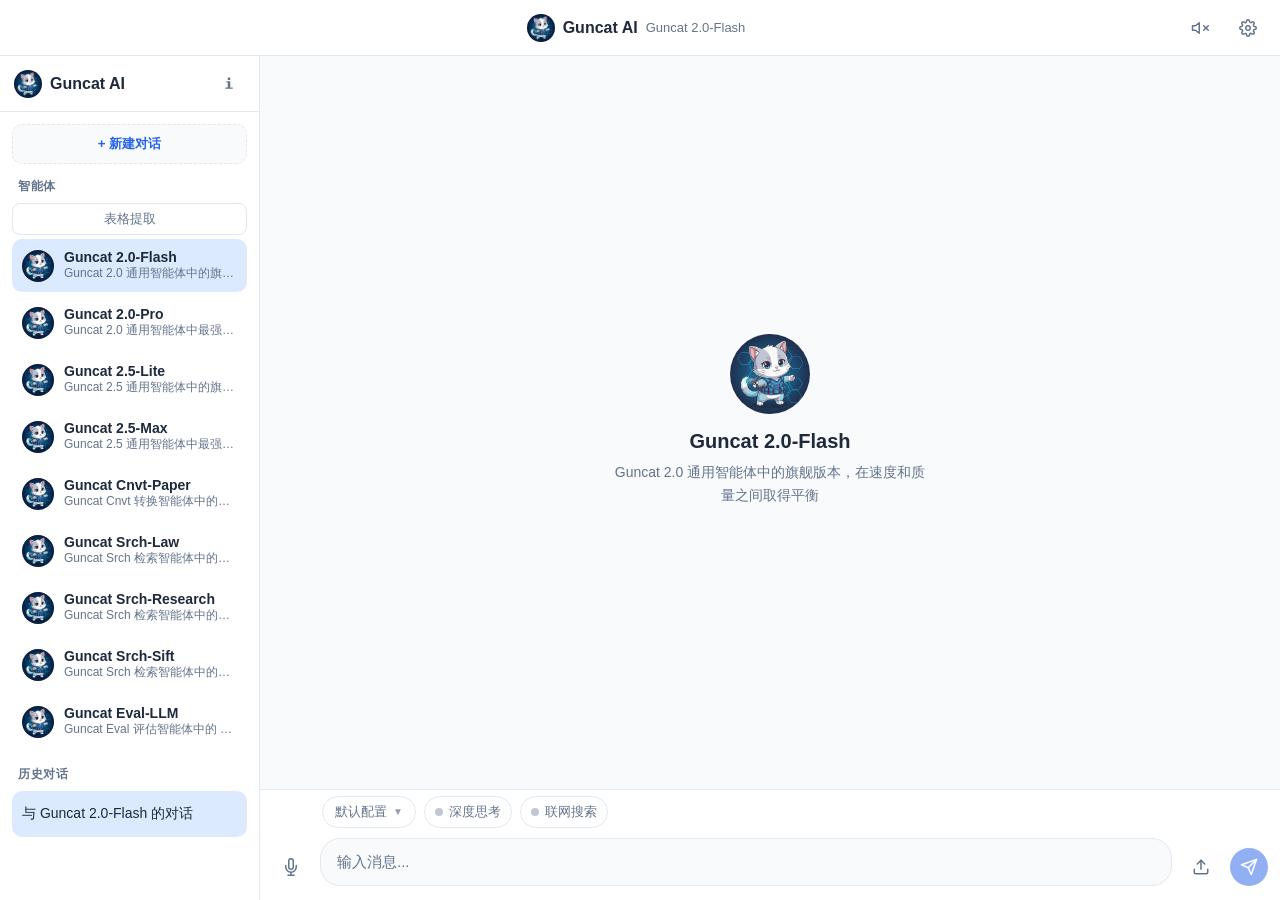
==== commit f82f346e: "Add table OCR and Excel export tools Introduces a new table extraction workflow across Web and Harmo" ====
--- a/Guncat AI Web for API_local-setup/index.html
+++ b/Guncat AI Web for API_local-setup/index.html
@@ -213,6 +213,8 @@
     .agent-info { flex: 1; min-width: 0; }
     .agent-info .name { font-size: 14px; font-weight: 600; white-space: nowrap; overflow: hidden; text-overflow: ellipsis; }
     .agent-info .desc { font-size: 12px; color: var(--text-secondary); white-space: nowrap; overflow: hidden; text-overflow: ellipsis; }
+    .tool-entry { display: flex; align-items: center; justify-content: center; padding: 6px 10px; border-radius: 8px; border: 1px solid var(--border); background: var(--surface); font-size: 13px; color: var(--text-secondary); text-decoration: none; cursor: pointer; transition: background .15s, color .15s, border-color .15s; margin-bottom: 4px; }
+    .tool-entry:hover { background: var(--bg); color: var(--primary); border-color: var(--primary); }
     .conv-item { display: flex; align-items: center; justify-content: space-between; padding: 10px; border-radius: 10px; cursor: pointer; transition: background .15s; margin-bottom: 4px; }
     .conv-item:hover { background: var(--bg); }
     .conv-item.active { background: var(--primary-light); }
@@ -330,6 +332,7 @@
           <button class="new-chat-btn" id="newChatBtn">+ 新建对话</button>
           <div class="drawer-section">
             <div class="drawer-section-title">智能体</div>
+            <a class="tool-entry" href="table-ocr.html">表格提取</a>
             <div id="agentList"></div>
           </div>
           <div class="drawer-section">
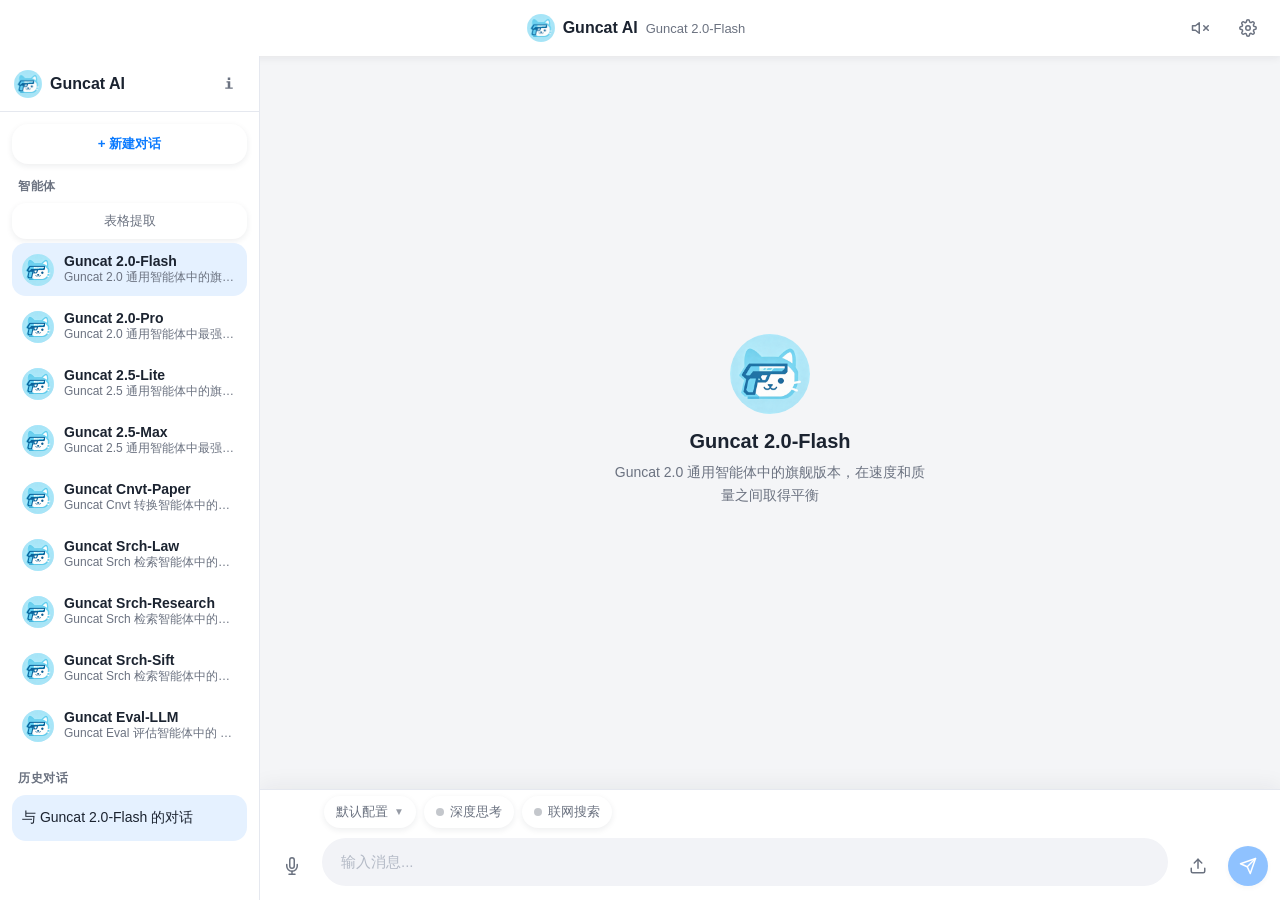
==== commit 0248cac6: "Release 5.1.0 with reasoning and API unification Bumps Web/HarmonyOS variants to v5.1.0 and aligns b" ====
--- a/Guncat AI Web for API_local-setup/index.html
+++ b/Guncat AI Web for API_local-setup/index.html
@@ -12,30 +12,54 @@
   <script src="https://cdn.jsdelivr.net/npm/katex@0.16.9/dist/katex.min.js"></script>
   <style>
     :root {
-      --primary: #2563eb;
-      --primary-light: #dbeafe;
-      --bg: #f8fafc;
-      --surface: #ffffff;
-      --text: #1e293b;
-      --text-secondary: #64748b;
-      --border: #e2e8f0;
-      --user-msg: #2563eb;
-      --ai-msg: #f1f5f9;
-      --shadow: 0 4px 6px -1px rgba(0,0,0,0.1);
+      /* 对齐鸿蒙 5.1.0 柔和现代配色 (base/element/color.json) */
+      --primary: #0A7AFF;
+      --primary-pressed: #0060D6;
+      --primary-light: #E5F1FF;
+      --bg: #F4F5F7;
+      --surface: #FFFFFF;
+      --surface-raised: #FFFFFF;
+      --surface-secondary: #F2F3F7;
+      --text: #1B2330;
+      --text-secondary: #6B7280;
+      --text-tertiary: #B4BAC6;
+      --border: #E5E8EF;
+      --user-msg: #0A7AFF;
+      --ai-msg: #F3F4F8;
+      --toggle-active: #34C759;
+      --danger: #E05252;
+      --success: #3DBE64;
+      --toast-bg: #2A3140;
+      --toggle-inactive: #D4D9E1;
+      /* 柔和阴影：低透明度大扩散，去除重描边与发光 */
+      --shadow: 0 8px 24px rgba(27, 35, 48, .08);
+      --shadow-soft: 0 2px 8px rgba(27, 35, 48, .07);
+      --shadow-btn: 0 2px 6px rgba(27, 35, 48, .08);
     }
 
     @media (prefers-color-scheme: dark) {
       :root {
-        --primary: #3b82f6;
-        --primary-light: #1e3a5f;
-        --bg: #0f172a;
-        --surface: #1e293b;
-        --text: #f1f5f9;
-        --text-secondary: #94a3b8;
-        --border: #334155;
-        --user-msg: #3b82f6;
-        --ai-msg: #1e293b;
-        --shadow: 0 4px 6px -1px rgba(0,0,0,0.4);
+        --primary: #409CFF;
+        --primary-pressed: #2B7FFF;
+        --primary-light: #1E3A5F;
+        --bg: #111418;
+        --surface: #1B1F27;
+        --surface-raised: #252B34;
+        --surface-secondary: #252B34;
+        --text: #EDF0F5;
+        --text-secondary: #9AA3B2;
+        --text-tertiary: #6B7280;
+        --border: #2C333E;
+        --user-msg: #409CFF;
+        --ai-msg: #20252E;
+        --toggle-active: #3DBE64;
+        --danger: #F0716B;
+        --success: #6BCB77;
+        --toast-bg: #343B47;
+        --toggle-inactive: #3A414E;
+        --shadow: 0 8px 24px rgba(0, 0, 0, .30);
+        --shadow-soft: 0 2px 8px rgba(0, 0, 0, .25);
+        --shadow-btn: 0 2px 6px rgba(0, 0, 0, .28);
       }
     }
 
@@ -46,11 +70,11 @@
     .app { display: flex; flex-direction: column; height: 100vh; overflow: hidden; }
 
     /* Header */
-    .header { height: 56px; background: var(--surface); border-bottom: 1px solid var(--border); display: flex; align-items: center; justify-content: space-between; padding: 0 12px; flex-shrink: 0; z-index: 10; }
+    .header { height: 56px; background: var(--surface); box-shadow: var(--shadow-soft); display: flex; align-items: center; justify-content: space-between; padding: 0 12px; flex-shrink: 0; z-index: 10; }
     .header-left, .header-right { display: flex; align-items: center; gap: 8px; min-width: 80px; }
     .header-right { justify-content: flex-end; }
-    .icon-btn { width: 40px; height: 40px; border-radius: 10px; border: none; background: transparent; color: var(--text-secondary); font-size: 20px; display: flex; align-items: center; justify-content: center; cursor: pointer; transition: background .2s; }
-    .icon-btn:hover, .icon-btn:active { background: var(--bg); color: var(--primary); }
+    .icon-btn { width: 40px; height: 40px; border-radius: 14px; border: none; background: transparent; color: var(--text-secondary); font-size: 20px; display: flex; align-items: center; justify-content: center; cursor: pointer; transition: background .2s; }
+    .icon-btn:hover, .icon-btn:active { background: var(--surface-secondary); color: var(--primary); }
     .header-title { display: flex; align-items: center; gap: 8px; font-weight: 700; font-size: 16px; min-width: 0; }
     .header-title img { width: 28px; height: 28px; border-radius: 50%; object-fit: cover; flex-shrink: 0; }
     .header-title .brand-text { flex-shrink: 0; }
@@ -71,9 +95,9 @@
     @keyframes fadeIn { from { opacity: 0; transform: translateY(6px); } to { opacity: 1; transform: translateY(0); } }
     .message.user { flex-direction: row-reverse; }
     .message .avatar { width: 34px; height: 34px; border-radius: 50%; flex-shrink: 0; object-fit: cover; background: var(--primary-light); }
-    .message .bubble { max-width: min(82%, 680px); padding: 12px 14px; border-radius: 16px; font-size: 15px; line-height: 1.65; word-wrap: break-word; }
-    .message.user .bubble { background: var(--user-msg); color: #fff; border-bottom-right-radius: 4px; }
-    .message.ai .bubble { background: var(--ai-msg); color: var(--text); border-bottom-left-radius: 4px; }
+    .message .bubble { max-width: min(82%, 680px); padding: 12px 16px; border-radius: 20px; font-size: 15px; line-height: 1.65; word-wrap: break-word; }
+    .message.user .bubble { background: var(--user-msg); color: #fff; border-bottom-right-radius: 6px; }
+    .message.ai .bubble { background: var(--ai-msg); color: var(--text); border-bottom-left-radius: 6px; }
     .message.ai.streaming .bubble::after { content: "▋"; animation: blink 1s infinite; margin-left: 2px; }
     @keyframes blink { 0%,100%{opacity:1} 50%{opacity:0} }
 
@@ -82,19 +106,19 @@
     .message.user .message-content { align-items: flex-end; }
     .message-content .bubble { max-width: 100%; }
     .message-actions { display: flex; gap: 8px; margin-top: 6px; align-items: center; flex-wrap: wrap; }
-    .message-actions .msg-action-btn { padding: 4px 10px; border-radius: 12px; border: 1px solid var(--border); background: var(--surface); color: var(--text-secondary); font-size: 12px; cursor: pointer; transition: all .2s; display: inline-flex; align-items: center; gap: 4px; }
-    .message-actions .msg-action-btn:hover { border-color: var(--primary); color: var(--primary); background: var(--bg); }
-    .message-actions .msg-action-btn.copied { border-color: #22c55e; color: #22c55e; background: rgba(34,197,94,.08); }
+    .message-actions .msg-action-btn { padding: 5px 12px; border-radius: 14px; border: none; background: var(--surface-raised); color: var(--text-secondary); font-size: 12px; cursor: pointer; transition: all .2s; display: inline-flex; align-items: center; gap: 4px; box-shadow: var(--shadow-btn); }
+    .message-actions .msg-action-btn:hover { color: var(--primary); background: var(--surface-raised); transform: translateY(-1px); box-shadow: var(--shadow-soft); }
+    .message-actions .msg-action-btn.copied { color: var(--success); background: rgba(61,190,100,.10); box-shadow: none; }
     .message.ai.streaming .message-actions { display: none; }
 
     .bubble pre { margin: 10px 0; border-radius: 10px; overflow-x: auto; }
     .bubble code { font-family: "SFMono-Regular", Consolas, "Liberation Mono", Menlo, monospace; font-size: 13px; }
     .code-block-wrapper { position: relative; }
     .code-block-wrapper pre { margin-top: 0; }
-    .copy-code-btn { position: absolute; top: 6px; right: 6px; padding: 4px 8px; border-radius: 6px; border: none; background: var(--bg); color: var(--text-secondary); font-size: 12px; cursor: pointer; display: flex; align-items: center; gap: 4px; opacity: 0; transition: opacity .2s, background .2s; }
+    .copy-code-btn { position: absolute; top: 6px; right: 6px; padding: 4px 8px; border-radius: 8px; border: none; background: rgba(255,255,255,.14); color: #d7dce4; font-size: 12px; cursor: pointer; display: flex; align-items: center; gap: 4px; opacity: 0; transition: opacity .2s, background .2s; }
     .code-block-wrapper:hover .copy-code-btn { opacity: 1; }
-    .copy-code-btn:hover { background: var(--surface); color: var(--text); }
-    .copy-code-btn.copied { background: rgba(34,197,94,.25); color: #86efac; }
+    .copy-code-btn:hover { background: rgba(255,255,255,.24); color: #fff; }
+    .copy-code-btn.copied { background: rgba(61,190,100,.25); color: #a5e8b8; }
     @media (hover: none) {
       .copy-code-btn { opacity: 1; }
     }
@@ -109,16 +133,18 @@
     .bubble th { background: var(--bg); }
 
     /* Input */
-    .input-area { position: fixed; bottom: 0; left: 0; right: 0; background: var(--surface); border-top: 1px solid var(--border); padding: 10px 12px 14px; display: flex; gap: 10px; align-items: flex-end; z-index: 10; }
-    .input-wrap { flex: 1; background: var(--bg); border: 1px solid var(--border); border-radius: 20px; padding: 10px 14px; display: flex; align-items: flex-end; gap: 8px; max-height: 140px; }
+    .input-area { position: fixed; bottom: 0; left: 0; right: 0; background: var(--surface); box-shadow: 0 -4px 20px rgba(27,35,48,.06); padding: 10px 12px 14px; display: flex; gap: 10px; align-items: flex-end; z-index: 10; }
+    .input-wrap { flex: 1; background: var(--surface-secondary); border: 1px solid transparent; border-radius: 24px; padding: 10px 16px; display: flex; align-items: flex-end; gap: 8px; max-height: 140px; transition: border-color .2s, background .2s; }
     #messageInput { flex: 1; border: none; outline: none; background: transparent; font-size: 15px; line-height: 1.5; resize: none; max-height: 120px; font-family: inherit; color: var(--text); }
-    #messageInput::placeholder { color: var(--text-secondary); }
-    .send-btn { width: 38px; height: 38px; border-radius: 50%; border: none; background: var(--primary); color: #fff; display: flex; align-items: center; justify-content: center; cursor: pointer; transition: opacity .2s, background .2s; flex-shrink: 0; }
-    .send-btn:disabled { opacity: .5; cursor: not-allowed; }
-    .send-btn.stop { background: #ef4444; }
-    .send-btn.stop:hover { background: #dc2626; }
-    .upload-btn { width: 38px; height: 38px; border-radius: 50%; border: none; background: transparent; color: var(--text-secondary); display: flex; align-items: center; justify-content: center; cursor: pointer; transition: all .2s; flex-shrink: 0; }
-    .upload-btn:hover { background: var(--bg); color: var(--primary); }
+    #messageInput::placeholder { color: var(--text-tertiary); }
+    .send-btn { width: 40px; height: 40px; border-radius: 50%; border: none; background: var(--primary); color: #fff; display: flex; align-items: center; justify-content: center; cursor: pointer; transition: opacity .2s, background .2s, transform .15s; flex-shrink: 0; box-shadow: var(--shadow-btn); }
+    .send-btn:hover:not(:disabled) { background: var(--primary-pressed); }
+    .send-btn:active:not(:disabled) { transform: scale(.94); }
+    .send-btn:disabled { opacity: .45; cursor: not-allowed; }
+    .send-btn.stop { background: var(--danger); }
+    .send-btn.stop:hover { background: var(--danger); filter: brightness(.94); }
+    .upload-btn { width: 40px; height: 40px; border-radius: 50%; border: none; background: transparent; color: var(--text-secondary); display: flex; align-items: center; justify-content: center; cursor: pointer; transition: all .2s; flex-shrink: 0; }
+    .upload-btn:hover { background: var(--surface-secondary); color: var(--primary); }
     .upload-btn:disabled { opacity: .5; cursor: not-allowed; }
     .upload-btn.processing { color: var(--primary); animation: spin 1s linear infinite; }
     @keyframes spin { from { transform: rotate(0deg); } to { transform: rotate(360deg); } }
@@ -137,32 +163,32 @@
     .attachment-thumb { width: 64px; height: 64px; object-fit: cover; border-radius: 8px; border: 1px solid var(--border); background: var(--bg); cursor: pointer; }
     .message.user .attachment-thumb { border-color: rgba(255,255,255,.3); background: rgba(255,255,255,.15); }
 
-    /* Tool toggles (thinking / web search) */
-    .tool-toggle { display: flex; align-items: center; gap: 6px; padding: 6px 10px; border-radius: 16px; border: 1px solid var(--border); background: var(--surface); cursor: pointer; font-size: 13px; color: var(--text-secondary); transition: all .2s; user-select: none; flex-shrink: 0; }
-    .tool-toggle:hover { border-color: var(--primary); color: var(--primary); }
-    .tool-toggle.active { background: var(--primary-light); border-color: var(--primary); color: var(--primary); font-weight: 600; }
+    /* Tool toggles (thinking / web search, 对齐鸿蒙 ToggleSwitch: 白色轻立体药丸) */
+    .tool-toggle { display: flex; align-items: center; gap: 6px; padding: 7px 12px; border-radius: 17px; border: none; background: var(--surface-raised); box-shadow: var(--shadow-btn); cursor: pointer; font-size: 13px; color: var(--text-secondary); transition: all .2s; user-select: none; flex-shrink: 0; }
+    .tool-toggle:hover { color: var(--primary); }
+    .tool-toggle.active { background: var(--primary-light); color: var(--primary); font-weight: 600; box-shadow: none; }
     .tool-toggle .dot { width: 8px; height: 8px; border-radius: 50%; background: currentColor; opacity: .4; transition: opacity .2s; }
     .tool-toggle.active .dot { opacity: 1; box-shadow: 0 0 6px currentColor; }
 
     /* Model selector (配置方案快速切换, 对齐鸿蒙版 buildModelSelector) */
-    .model-selector { display: flex; align-items: center; gap: 6px; padding: 6px 12px; border-radius: 16px; border: 1px solid var(--border); background: var(--surface); cursor: pointer; font-size: 13px; color: var(--text-secondary); transition: all .2s; user-select: none; flex-shrink: 0; max-width: 150px; }
-    .model-selector:hover:not(.disabled) { border-color: var(--primary); color: var(--primary); }
+    .model-selector { display: flex; align-items: center; gap: 6px; padding: 7px 12px; border-radius: 17px; border: none; background: var(--surface-raised); box-shadow: var(--shadow-btn); cursor: pointer; font-size: 13px; color: var(--text-secondary); transition: all .2s; user-select: none; flex-shrink: 0; max-width: 150px; }
+    .model-selector:hover:not(.disabled) { color: var(--primary); }
     .model-selector.disabled { opacity: .5; cursor: not-allowed; }
     .model-selector .model-name { overflow: hidden; text-overflow: ellipsis; white-space: nowrap; min-width: 0; }
     .model-selector .caret { font-size: 10px; opacity: .7; flex-shrink: 0; }
-    .model-menu { position: fixed; z-index: 45; min-width: 190px; max-width: 260px; background: var(--surface); border: 1px solid var(--border); border-radius: 12px; box-shadow: var(--shadow); padding: 6px; display: none; }
+    /* 对齐鸿蒙 5.1.0：选项统一宽度、文字居中、菜单大圆角轻阴影 */
+    .model-menu { position: fixed; z-index: 45; min-width: 220px; max-width: 280px; background: var(--surface); border: none; border-radius: 16px; box-shadow: var(--shadow); padding: 6px; display: none; }
     .model-menu.show { display: block; animation: fadeIn .15s ease; }
-    .model-menu-item { display: flex; align-items: center; gap: 8px; padding: 9px 12px; border-radius: 8px; font-size: 13px; cursor: pointer; color: var(--text); }
-    .model-menu-item:hover { background: var(--bg); }
+    .model-menu-item { position: relative; display: flex; align-items: center; justify-content: center; width: 100%; padding: 10px 30px; border-radius: 12px; font-size: 13px; cursor: pointer; color: var(--text); text-align: center; box-sizing: border-box; }
+    .model-menu-item:hover { background: var(--surface-secondary); }
     .model-menu-item.active { background: var(--primary-light); color: var(--primary); font-weight: 600; }
-    .model-menu-item .check { margin-left: auto; font-size: 12px; opacity: 0; }
+    .model-menu-item .check { position: absolute; right: 10px; font-size: 12px; opacity: 0; }
     .model-menu-item.active .check { opacity: 1; }
-    .model-menu .menu-add { border-top: 1px solid var(--border); margin-top: 4px; padding-top: 8px; color: var(--primary); }
-
-    /* Settings: 配置方案 */
+    .model-menu .menu-add { border-top: 1px solid var(--border); margin-top: 4px; padding-top: 10px; color: var(--primary); }
+
     .profile-row { display: flex; gap: 8px; }
     .profile-row select { flex: 1; min-width: 0; }
-    .add-profile-btn { width: 42px; flex-shrink: 0; padding: 0; border-radius: 10px; border: 1px solid var(--border); background: var(--bg); color: var(--primary); font-size: 20px; font-weight: 600; cursor: pointer; line-height: 1; }
+    .add-profile-btn { width: 44px; height: 44px; flex-shrink: 0; padding: 0; border-radius: 14px; border: none; background: var(--surface-raised); color: var(--primary); font-size: 20px; font-weight: 600; cursor: pointer; line-height: 1; box-shadow: var(--shadow-btn); }
     .add-profile-btn:hover { background: var(--primary-light); }
 
     /* Switch (先行解析附件 / 等开关) */
@@ -171,83 +197,82 @@
     .switch-label small { display: block; font-size: 11px; color: var(--text-secondary); margin-top: 2px; line-height: 1.5; }
     .switch { position: relative; width: 42px; height: 24px; flex-shrink: 0; }
     .switch input { opacity: 0; width: 0; height: 0; }
-    .switch .track { position: absolute; inset: 0; background: var(--border); border-radius: 12px; transition: background .2s; cursor: pointer; }
-    .switch .track::after { content: ''; position: absolute; top: 3px; left: 3px; width: 18px; height: 18px; border-radius: 50%; background: #fff; transition: transform .2s; box-shadow: 0 1px 3px rgba(0,0,0,.3); }
-    .switch input:checked + .track { background: var(--primary); }
+    .switch .track { position: absolute; inset: 0; background: var(--toggle-inactive); border-radius: 12px; transition: background .2s; cursor: pointer; }
+    .switch .track::after { content: ''; position: absolute; top: 3px; left: 3px; width: 18px; height: 18px; border-radius: 50%; background: #fff; transition: transform .2s; box-shadow: 0 1px 3px rgba(0,0,0,.25); }
+    .switch input:checked + .track { background: var(--toggle-active); }
     .switch input:checked + .track::after { transform: translateX(18px); }
 
     /* Reader bar (自动朗读控制条) */
-    .reader-bar { position: fixed; top: 64px; left: 50%; transform: translateX(-50%); z-index: 55; display: none; align-items: center; gap: 8px; background: var(--surface); border: 1px solid var(--border); border-radius: 20px; box-shadow: var(--shadow); padding: 6px 10px; font-size: 12px; color: var(--text); }
+    .reader-bar { position: fixed; top: 64px; left: 50%; transform: translateX(-50%); z-index: 55; display: none; align-items: center; gap: 8px; background: var(--surface-raised); border-radius: 22px; box-shadow: var(--shadow); padding: 8px 12px; font-size: 12px; color: var(--text); }
     .reader-bar.show { display: flex; animation: fadeIn .2s ease; }
     .reader-bar .rb-status { white-space: nowrap; }
-    .reader-bar .rb-btn { border: none; background: var(--bg); color: var(--text-secondary); width: 26px; height: 26px; border-radius: 50%; cursor: pointer; display: flex; align-items: center; justify-content: center; font-size: 12px; flex-shrink: 0; }
+    .reader-bar .rb-btn { border: none; background: var(--surface-secondary); color: var(--text-secondary); width: 26px; height: 26px; border-radius: 50%; cursor: pointer; display: flex; align-items: center; justify-content: center; font-size: 12px; flex-shrink: 0; }
     .reader-bar .rb-btn:hover { color: var(--primary); }
-    .reader-bar .rb-rate { border: 1px solid var(--border); background: transparent; border-radius: 10px; padding: 2px 8px; font-size: 11px; color: var(--text-secondary); cursor: pointer; flex-shrink: 0; width: auto; height: auto; }
+    .reader-bar .rb-rate { border: none; background: var(--surface-secondary); border-radius: 10px; padding: 2px 8px; font-size: 11px; color: var(--text-secondary); cursor: pointer; flex-shrink: 0; width: auto; height: auto; }
 
     /* Voice input */
-    .mic-btn { width: 38px; height: 38px; border-radius: 50%; border: none; background: transparent; color: var(--text-secondary); display: flex; align-items: center; justify-content: center; cursor: pointer; transition: all .2s; flex-shrink: 0; }
-    .mic-btn:hover { background: var(--bg); color: var(--primary); }
+    .mic-btn { width: 40px; height: 40px; border-radius: 50%; border: none; background: transparent; color: var(--text-secondary); display: flex; align-items: center; justify-content: center; cursor: pointer; transition: all .2s; flex-shrink: 0; }
+    .mic-btn:hover { background: var(--surface-secondary); color: var(--primary); }
     .mic-btn.listening { background: var(--primary); color: #fff; animation: pulse 1.2s ease infinite; }
     .mic-btn:disabled { opacity: .5; cursor: not-allowed; }
-    @keyframes pulse { 0%, 100% { box-shadow: 0 0 0 0 rgba(37,99,235,.35); } 50% { box-shadow: 0 0 0 6px rgba(37,99,235,0); } }
+    @keyframes pulse { 0%, 100% { box-shadow: 0 0 0 0 rgba(10,122,255,.30); } 50% { box-shadow: 0 0 0 6px rgba(10,122,255,0); } }
 
     .icon-btn.active { color: var(--primary); background: var(--primary-light); }
 
     /* Input toolbar */
     .input-toolbar { display: flex; align-items: center; gap: 8px; padding: 0 14px 6px; margin: -4px -12px 4px; }
 
-    /* Drawer */
-    .drawer { position: fixed; top: 0; left: 0; width: 280px; height: 100%; background: var(--surface); box-shadow: var(--shadow); transform: translateX(-100%); transition: transform .25s ease; z-index: 30; display: flex; flex-direction: column; }
+    /* Drawer (对齐鸿蒙 5.1.0：全屏 scrim + 滑动过程右侧持续阴影) */
+    .drawer { position: fixed; top: 0; left: 0; width: 280px; height: 100%; background: var(--surface); box-shadow: 8px 0 28px rgba(27,35,48,.14); transform: translateX(-100%); transition: transform .25s ease; z-index: 30; display: flex; flex-direction: column; }
     .drawer.open { transform: translateX(0); }
     .drawer-header { height: 56px; border-bottom: 1px solid var(--border); display: flex; align-items: center; padding: 0 14px; font-weight: 700; gap: 8px; }
     .drawer-header img { width: 28px; height: 28px; border-radius: 50%; }
     .drawer-body { flex: 1; overflow-y: auto; padding: 12px; }
     .drawer-section { margin-bottom: 18px; }
     .drawer-section-title { font-size: 12px; font-weight: 600; color: var(--text-secondary); text-transform: uppercase; letter-spacing: .5px; margin-bottom: 8px; padding: 0 6px; }
-    .new-chat-btn { width: 100%; padding: 10px; border-radius: 10px; border: 1px dashed var(--border); background: var(--bg); color: var(--primary); font-weight: 600; cursor: pointer; margin-bottom: 14px; }
+    .new-chat-btn { width: 100%; padding: 11px; border-radius: 16px; border: none; background: var(--surface-raised); box-shadow: var(--shadow-btn); color: var(--primary); font-weight: 600; cursor: pointer; margin-bottom: 14px; transition: background .2s, box-shadow .2s; }
     .new-chat-btn:hover { background: var(--primary-light); }
-    .agent-item { display: flex; align-items: center; gap: 10px; padding: 10px; border-radius: 10px; cursor: pointer; transition: background .15s; margin-bottom: 4px; }
-    .agent-item:hover { background: var(--bg); }
+    .agent-item { display: flex; align-items: center; gap: 10px; padding: 10px; border-radius: 14px; cursor: pointer; transition: background .15s; margin-bottom: 4px; }
+    .agent-item:hover { background: var(--surface-secondary); }
     .agent-item.active { background: var(--primary-light); }
     .agent-item img { width: 32px; height: 32px; border-radius: 50%; object-fit: cover; background: var(--primary-light); }
     .agent-info { flex: 1; min-width: 0; }
     .agent-info .name { font-size: 14px; font-weight: 600; white-space: nowrap; overflow: hidden; text-overflow: ellipsis; }
     .agent-info .desc { font-size: 12px; color: var(--text-secondary); white-space: nowrap; overflow: hidden; text-overflow: ellipsis; }
-    .tool-entry { display: flex; align-items: center; justify-content: center; padding: 6px 10px; border-radius: 8px; border: 1px solid var(--border); background: var(--surface); font-size: 13px; color: var(--text-secondary); text-decoration: none; cursor: pointer; transition: background .15s, color .15s, border-color .15s; margin-bottom: 4px; }
-    .tool-entry:hover { background: var(--bg); color: var(--primary); border-color: var(--primary); }
-    .conv-item { display: flex; align-items: center; justify-content: space-between; padding: 10px; border-radius: 10px; cursor: pointer; transition: background .15s; margin-bottom: 4px; }
-    .conv-item:hover { background: var(--bg); }
+    .tool-entry { display: flex; align-items: center; justify-content: center; padding: 9px 10px; border-radius: 14px; border: none; background: var(--surface-raised); box-shadow: var(--shadow-btn); font-size: 13px; color: var(--text-secondary); text-decoration: none; cursor: pointer; transition: background .15s, color .15s, box-shadow .15s; margin-bottom: 4px; }
+    .tool-entry:hover { color: var(--primary); }
+    .conv-item { display: flex; align-items: center; justify-content: space-between; padding: 10px; border-radius: 14px; cursor: pointer; transition: background .15s; margin-bottom: 4px; }
+    .conv-item:hover { background: var(--surface-secondary); }
     .conv-item.active { background: var(--primary-light); }
     .conv-item .title { font-size: 14px; white-space: nowrap; overflow: hidden; text-overflow: ellipsis; flex: 1; }
-    .conv-item .del { opacity: 0; color: var(--text-secondary); padding: 4px; border-radius: 6px; }
+    .conv-item .del { opacity: 0; color: var(--text-secondary); padding: 4px; border-radius: 8px; }
     .conv-item:hover .del { opacity: 1; }
-    .conv-item .del:hover { color: #ef4444; background: rgba(239,68,68,.15); }
+    .conv-item .del:hover { color: var(--danger); background: rgba(224,82,82,.12); }
 
     /* Overlay */
-    .overlay { position: fixed; inset: 0; background: rgba(0,0,0,.35); opacity: 0; pointer-events: none; transition: opacity .25s; z-index: 25; }
+    .overlay { position: fixed; inset: 0; background: rgba(15,19,26,.42); opacity: 0; pointer-events: none; transition: opacity .25s; z-index: 25; }
     .overlay.show { opacity: 1; pointer-events: auto; }
 
     /* Settings Modal */
     .modal { position: fixed; inset: 0; display: flex; align-items: flex-end; justify-content: center; z-index: 40; pointer-events: none; }
     .modal.show { pointer-events: auto; }
-    .modal-backdrop { position: absolute; inset: 0; background: rgba(0,0,0,.4); opacity: 0; transition: opacity .25s; }
+    .modal-backdrop { position: absolute; inset: 0; background: rgba(15,19,26,.42); opacity: 0; transition: opacity .25s; }
     .modal.show .modal-backdrop { opacity: 1; }
-    .modal-panel { background: var(--surface); width: 100%; max-width: 560px; max-height: 90vh; border-radius: 20px 20px 0 0; transform: translateY(100%); transition: transform .3s ease; display: flex; flex-direction: column; z-index: 1; }
+    .modal-panel { background: var(--surface); width: 100%; max-width: 560px; max-height: 92vh; border-radius: 28px 28px 0 0; box-shadow: 0 -8px 36px rgba(27,35,48,.16); transform: translateY(100%); transition: transform .3s ease; display: flex; flex-direction: column; z-index: 1; }
     .modal.show .modal-panel { transform: translateY(0); }
-    .modal-header { padding: 16px; border-bottom: 1px solid var(--border); display: flex; align-items: center; justify-content: space-between; }
+    .modal-header { padding: 18px 18px 14px; border-bottom: 1px solid var(--border); display: flex; align-items: center; justify-content: space-between; }
     .modal-header h3 { margin: 0; font-size: 18px; }
-    .modal-close { width: 32px; height: 32px; border-radius: 8px; border: none; background: var(--bg); color: var(--text-secondary); cursor: pointer; }
-    .modal-body { padding: 16px; overflow-y: auto; }
+    .modal-close { width: 34px; height: 34px; border-radius: 50%; border: none; background: var(--surface-raised); box-shadow: var(--shadow-btn); color: var(--text-secondary); cursor: pointer; }
+    .modal-close:hover { color: var(--text); background: var(--surface-secondary); }
+    .modal-body { padding: 16px 18px 22px; overflow-y: auto; }
     .form-group { margin-bottom: 16px; }
     .form-group label { display: block; font-size: 13px; font-weight: 600; color: var(--text-secondary); margin-bottom: 6px; }
-    .form-group select, .form-group input { width: 100%; padding: 10px 12px; border: 1px solid var(--border); border-radius: 10px; font-size: 14px; background: var(--bg); outline: none; color: var(--text); }
-    .form-group input:focus, .form-group select:focus { border-color: var(--primary); }
-    .preset-btns { display: flex; gap: 8px; margin-bottom: 12px; flex-wrap: wrap; }
-    .preset-btn { padding: 8px 12px; border-radius: 8px; border: 1px solid var(--border); background: var(--bg); color: var(--text); font-size: 13px; cursor: pointer; }
-    .preset-btn:hover { border-color: var(--primary); color: var(--primary); }
-    .hint { font-size: 12px; color: var(--text-secondary); margin-top: 6px; line-height: 1.5; }
-    .save-btn { width: 100%; padding: 12px; border-radius: 10px; border: none; background: var(--primary); color: #fff; font-weight: 600; cursor: pointer; margin-top: 8px; }
-    .save-btn:hover { opacity: .9; }
+    .form-group select, .form-group input { width: 100%; padding: 11px 14px; border: 1px solid transparent; border-radius: 14px; font-size: 14px; background: var(--surface-secondary); outline: none; color: var(--text); transition: border-color .2s, background .2s; }
+    .form-group input:focus, .form-group select:focus { border-color: var(--primary); background: var(--surface); }
+    .hint { font-size: 12px; color: var(--text-secondary); margin-top: 6px; line-height: 1.5; white-space: pre-line; }
+    .save-btn { width: 100%; padding: 14px; border-radius: 18px; border: none; background: var(--primary); color: #fff; font-weight: 600; font-size: 15px; cursor: pointer; margin-top: 8px; box-shadow: var(--shadow-btn); transition: background .2s, transform .15s; }
+    .save-btn:hover { background: var(--primary-pressed); }
+    .save-btn:active { transform: scale(.98); }
 
     /* Advanced settings */
     .advanced-toggle { display: flex; align-items: center; justify-content: space-between; padding: 10px 0; border-top: 1px solid var(--border); margin-top: 8px; cursor: pointer; color: var(--text-secondary); font-size: 14px; font-weight: 600; }
@@ -261,19 +286,19 @@
 
     /* About modal */
     .drawer-header { position: relative; }
-    .drawer-header .about-btn { width: 32px; height: 32px; margin-left: auto; border-radius: 8px; font-size: 20px; }
-    .about-panel { max-width: 360px; }
+    .drawer-header .about-btn { width: 32px; height: 32px; margin-left: auto; border-radius: 50%; font-size: 20px; }
+    .about-panel { max-width: 360px; border-radius: 28px 28px 0 0; }
     .about-body { text-align: center; padding: 24px 20px; }
-    .about-logo img { width: 64px; height: 64px; border-radius: 50%; margin-bottom: 12px; }
+    .about-logo img { width: 72px; height: 72px; border-radius: 50%; margin-bottom: 12px; box-shadow: var(--shadow-soft); }
     .about-logo .about-name { font-size: 20px; font-weight: 700; color: var(--text); margin-bottom: 4px; }
     .about-logo .about-version { font-size: 14px; color: var(--text-secondary); margin-bottom: 20px; }
     .about-links { margin-bottom: 20px; }
-    .about-links a { display: inline-flex; align-items: center; gap: 8px; padding: 8px 16px; border-radius: 10px; background: var(--bg); color: var(--text); text-decoration: none; font-size: 14px; transition: background .2s, color .2s; border: 1px solid var(--border); }
-    .about-links a:hover { background: var(--primary-light); color: var(--primary); border-color: var(--primary); }
+    .about-links a { display: inline-flex; align-items: center; gap: 8px; padding: 9px 18px; border-radius: 16px; background: var(--surface-raised); box-shadow: var(--shadow-btn); color: var(--text); text-decoration: none; font-size: 14px; transition: all .2s; border: none; }
+    .about-links a:hover { color: var(--primary); transform: translateY(-1px); box-shadow: var(--shadow-soft); }
     .about-copyright { font-size: 12px; color: var(--text-secondary); margin: 0; }
 
-    /* Toast */
-    .toast { position: fixed; top: 68px; left: 50%; transform: translateX(-50%) translateY(-20px); background: var(--surface); color: var(--text); padding: 10px 16px; border-radius: 20px; font-size: 13px; opacity: 0; pointer-events: none; transition: all .25s; z-index: 50; box-shadow: var(--shadow); }
+    /* Toast (对齐鸿蒙 toast_bg 深色胶囊) */
+    .toast { position: fixed; top: 68px; left: 50%; transform: translateX(-50%) translateY(-20px); background: var(--toast-bg); color: #fff; padding: 10px 18px; border-radius: 22px; font-size: 13px; opacity: 0; pointer-events: none; transition: all .25s; z-index: 70; box-shadow: var(--shadow); max-width: min(86vw, 480px); text-align: center; }
     .toast.show { opacity: 1; transform: translateX(-50%) translateY(0); }
 
     /* Image preview lightbox */
@@ -289,9 +314,10 @@
       .overlay { display: none; }
       .messages { padding-bottom: 16px; }
       .input-area { position: relative; border-top: 1px solid var(--border); }
-      .modal-panel { border-radius: 16px; transform: translateY(20px); opacity: 0; }
+      .modal-panel { border-radius: 24px; transform: translateY(20px); opacity: 0; box-shadow: var(--shadow); }
       .modal.show .modal-panel { transform: translateY(0); opacity: 1; }
       .modal { align-items: center; }
+      .about-panel { border-radius: 24px; }
     }
 
     @media (max-width: 480px) {
@@ -302,6 +328,23 @@
       .header-title .agent-name { max-width: 160px; font-size: 12px; }
       .icon-btn { width: 36px; height: 36px; }
     }
+
+    /* Deep reasoning collapsible bar (对齐鸿蒙版深度思考条) */
+    .reasoning-bar { margin: 0 0 8px; border-radius: 14px; overflow: hidden; border: 1px solid var(--border); background: var(--surface); }
+    .reasoning-bar.streaming { border-color: var(--primary-light); }
+    .reasoning-header { display: flex; align-items: center; gap: 8px; padding: 9px 12px; cursor: pointer; user-select: none; transition: background .15s; }
+    .reasoning-header:hover { background: var(--surface-secondary); }
+    .reasoning-icon { font-size: 14px; flex-shrink: 0; }
+    .reasoning-title { font-size: 13px; font-weight: 600; color: var(--text-secondary); white-space: nowrap; }
+    .reasoning-title .has-content { color: var(--primary); }
+    .reasoning-live { display: inline-flex; align-items: center; gap: 5px; font-size: 11px; color: var(--text-secondary); white-space: nowrap; }
+    .reasoning-live .dot { width: 6px; height: 6px; border-radius: 50%; background: var(--primary); animation: pulse 1.2s ease infinite; }
+    .reasoning-stats { margin-left: auto; display: flex; align-items: center; gap: 10px; font-size: 11px; color: var(--text-secondary); white-space: nowrap; }
+    .reasoning-stat { display: inline-flex; align-items: center; gap: 3px; white-space: nowrap; }
+    .reasoning-arrow { font-size: 11px; color: var(--text-tertiary); transition: transform .2s; flex-shrink: 0; }
+    .reasoning-bar.expanded .reasoning-arrow { transform: rotate(180deg); }
+    .reasoning-body { display: none; padding: 2px 12px 12px; font-size: 13px; line-height: 1.6; color: var(--text-secondary); white-space: pre-wrap; word-break: break-word; max-height: 42vh; overflow-y: auto; border-top: 1px solid var(--border); }
+    .reasoning-bar.expanded .reasoning-body { display: block; animation: slideDown .2s ease; }
   </style>
 </head>
 <body>
@@ -350,7 +393,7 @@
             <img src="cat-avatar(1).png" alt="Guncat">
             <h2>Guncat AI</h2>
             <p>选择一个智能体，配置 API 后即可开始对话。</p>
-            <p>支持 Deepseek API 与火山方舟引擎两种预置接入方式，可保存多套配置方案随时切换。</p>
+            <p>支持 OpenAI Completions、OpenAI Responses 与 Anthropic Messages 三种主流接入方式，可保存多套配置方案随时切换。</p>
           </div>
         </div>
 
@@ -407,21 +450,14 @@
         </div>
         <div class="form-group">
           <label for="profileName">配置名称</label>
-          <input type="text" id="profileName" placeholder="例如：火山豆包 Pro">
-        </div>
-        <div class="form-group">
-          <label>快速选择预设</label>
-          <div class="preset-btns">
-            <button class="preset-btn" data-preset="deepseek">Deepseek API</button>
-            <button class="preset-btn" data-preset="volcano">火山方舟引擎</button>
-          </div>
+          <input type="text" id="profileName" placeholder="例如：DeepSeek V4">
         </div>
         <div class="form-group">
           <label for="apiProvider">接入方式</label>
           <select id="apiProvider">
-            <option value="custom">自定义 OpenAI 兼容接口</option>
-            <option value="deepseek">Deepseek API</option>
-            <option value="volcano">火山方舟引擎</option>
+            <option value="openai-completions">openai-completions（/chat/completions）</option>
+            <option value="openai-responses">openai-responses（/responses，DeepSeek / 火山方舟等兼容服务）</option>
+            <option value="anthropic-messages">anthropic-messages（/messages）</option>
           </select>
         </div>
         <div class="form-group">
@@ -469,7 +505,7 @@
         <div class="advanced-panel" id="multimodalPanel">
           <div class="switch-row">
             <div class="switch-label">先行解析附件
-              <small>开启后先由下方独立 API 解析，再将文本交给主模型；关闭后图片和文档将直接传给火山主模型（直传模式仅支持火山方舟引擎）。</small>
+              <small>开启后先由下方独立 API 解析，再将文本交给主模型；关闭后图片和文档将直接传给当前接入方式的主模型（三种协议均支持直传，是否生效取决于服务商）。</small>
             </div>
             <label class="switch"><input type="checkbox" id="mmPreparseEnabled" checked><span class="track"></span></label>
           </div>
@@ -517,7 +553,7 @@
         <div class="about-logo">
           <img src="cat-avatar(1).png" alt="Guncat">
           <div class="about-name">Guncat AI</div>
-          <div class="about-version">version 3.2.0</div>
+          <div class="about-version">version 5.1.0</div>
         </div>
         <div class="about-links">
           <a href="https://github.com/zhubowen-bot" target="_blank" rel="noopener noreferrer">
@@ -558,13 +594,17 @@
       };
 
       function defaultApiConfig() {
-        return { provider: 'custom', baseUrl: '', apiKey: '', model: '', temperature: null, topP: null, maxTokens: null, extraBody: '' };
-      }
-
-      const PRESETS = {
-        deepseek: { provider: 'deepseek', baseUrl: 'https://api.deepseek.com', model: 'deepseek-chat' },
-        volcano: { provider: 'volcano', baseUrl: 'https://ark.cn-beijing.volces.com/api/v3', model: '' }
-      };
+        // 对齐鸿蒙 5.1.0 ApiConfig：接入方式统一为三种主流协议
+        return { provider: 'openai-completions', baseUrl: '', apiKey: '', model: '', temperature: null, topP: null, maxTokens: null, extraBody: '' };
+      }
+
+      // 旧版本 provider 迁移（对齐鸿蒙 5.1.0 normalizeProvider）：
+      // custom/空 → openai-completions；deepseek/volcano → openai-responses
+      function normalizeProvider(provider) {
+        if (provider === 'custom' || provider === '' || provider == null) return 'openai-completions';
+        if (provider === 'deepseek' || provider === 'volcano') return 'openai-responses';
+        return provider;
+      }
 
       let agents = [];
       let currentAgent = null;
@@ -596,7 +636,7 @@
       // 流式输出渲染节流，避免输出太快时页面抖动
       let streamUpdatePending = false;
       let streamUpdateEl = null;
-      let streamUpdateContent = null;
+      let streamUpdateState = null;
       let streamUpdateLastTime = 0;
       const STREAM_UPDATE_INTERVAL = 50; // ms，约 20fps
 
@@ -707,10 +747,11 @@
           }];
           saveToStorage(LS_KEYS.apiProfiles, apiProfiles);
         }
-        // 规范化缺失字段
+        // 规范化缺失字段 + 旧 provider 自动迁移为三种协议
         apiProfiles.forEach(p => {
           if (!p.id) p.id = 'api-profile-' + Date.now() + '_' + Math.random().toString(36).slice(2, 7);
           p.apiConfig = Object.assign(defaultApiConfig(), p.apiConfig || {});
+          p.apiConfig.provider = normalizeProvider(p.apiConfig.provider);
           p.multimodalConfig = Object.assign({}, DEFAULT_MM_CONFIG, p.multimodalConfig || {});
         });
         const savedId = localStorage.getItem(LS_KEYS.currentProfileId);
@@ -971,7 +1012,42 @@
         scrollToBottom();
       }
 
-      function createMessageHTML(msg) {
+      // 深度思考统计条: 仅显示 API 返回的 usage 派生数据 (token 速度 / 缓存命中率),
+      // 无返回值时只显示"思考中…"或不显示, 不做任何自创算法.
+      function buildStatsHTML(stats, showLive) {
+        const parts = [];
+        if (stats) {
+          if (stats.speed != null && stats.speed > 0) {
+            parts.push(`<span class="reasoning-stat">${stats.speed.toFixed(1)} tok/s</span>`);
+          }
+          if (stats.cacheHit != null && stats.cacheHit >= 0) {
+            parts.push(`<span class="reasoning-stat">缓存命中 ${Math.round(stats.cacheHit * 100)}%</span>`);
+          }
+        }
+        if (parts.length) return parts.join('');
+        if (showLive) return `<span class="reasoning-live"><span class="dot"></span>思考中…</span>`;
+        return '';
+      }
+
+      function buildReasoningBarHTML(msg, isStreaming) {
+        const hasReasoning = !!msg.reasoning;
+        const statsHTML = buildStatsHTML(msg.stats, isStreaming && !hasReasoning);
+        return `
+          <div class="reasoning-bar ${isStreaming ? 'streaming' : ''}">
+            <div class="reasoning-header" data-action="toggle-reasoning">
+              <span class="reasoning-icon">
+                <svg width="14" height="14" viewBox="0 0 24 24" fill="none" stroke="currentColor" stroke-width="2" stroke-linecap="round" stroke-linejoin="round"><path d="M9 18h6"/><path d="M10 22h4"/><path d="M15.09 14c.18-.98.65-1.74 1.41-2.5A4.65 4.65 0 0 0 18 8 6 6 0 0 0 6 8c0 1 .23 2.23 1.5 3.5.76.76 1.23 1.52 1.41 2.5"/></svg>
+              </span>
+              <span class="reasoning-title ${hasReasoning ? 'has-content' : ''}">深度思考</span>
+              <span class="reasoning-stats">${statsHTML}</span>
+              <span class="reasoning-arrow">▾</span>
+            </div>
+            <div class="reasoning-body">${hasReasoning ? escapeHtml(msg.reasoning) : ''}</div>
+          </div>
+        `;
+      }
+
+      function createMessageHTML(msg, isStreaming = false) {
         const isUser = msg.role === 'user';
         const avatar = isUser ? '' : 'cat-avatar(1).png';
         const name = isUser ? '我' : (currentAgent?.name || 'AI');
@@ -998,10 +1074,13 @@
             </div>
           `;
         }
+        const reasoningBarHTML = msg.role === 'assistant' && (msg.reasoning || isStreaming)
+          ? buildReasoningBarHTML(msg, isStreaming) : '';
         return `
           <div class="message ai" data-id="${msg.id}">
             <img class="avatar" src="${avatar}" alt="${escapeHtml(name)}">
             <div class="message-content">
+              ${reasoningBarHTML}
               <div class="bubble">${htmlContent}</div>
               <div class="message-actions">
                 <button class="msg-action-btn" data-action="copy-text" type="button">复制</button>
@@ -1029,7 +1108,7 @@
           els.messages.innerHTML = '';
         }
         const temp = document.createElement('div');
-        temp.innerHTML = createMessageHTML(msg);
+        temp.innerHTML = createMessageHTML(msg, streaming);
         const el = temp.firstElementChild;
         if (streaming) el.classList.add('streaming');
         els.messages.appendChild(el);
@@ -1273,9 +1352,9 @@
         streamChat(newContent, config);
       }
 
-      function updateStreamingMessage(el, content) {
+      function updateStreamingMessage(el, state) {
         streamUpdateEl = el;
-        streamUpdateContent = content;
+        streamUpdateState = state;
         if (streamUpdatePending) return;
         streamUpdatePending = true;
         requestAnimationFrame(() => {
@@ -1289,15 +1368,40 @@
         });
       }
 
+      // 渲染单条 AI 消息：正文 Markdown + 顶部深度思考折叠条（含右侧统计）
+      function renderStreamingMessage(el, state) {
+        const bubble = el.querySelector('.bubble');
+        if (!bubble) return;
+        if (state.content !== undefined) {
+          bubble.innerHTML = renderRichContent(state.content);
+          bubble.querySelectorAll('pre code').forEach(block => hljs.highlightElement(block));
+        }
+        const reasoningBar = el.querySelector('.reasoning-bar');
+        if (reasoningBar) {
+          // 非流式且没有思考内容(出错/未启用深度思考): 移除空条
+          if (!state.streaming && !state.reasoning) {
+            reasoningBar.remove();
+          } else {
+            const titleEl = reasoningBar.querySelector('.reasoning-title');
+            const statsEl = reasoningBar.querySelector('.reasoning-stats');
+            const bodyEl = reasoningBar.querySelector('.reasoning-body');
+            if (state.reasoning) {
+              if (bodyEl) bodyEl.textContent = state.reasoning;
+              reasoningBar.classList.add('has-content');
+              if (titleEl) titleEl.classList.add('has-content');
+            }
+            if (statsEl) statsEl.innerHTML = buildStatsHTML(state.stats, !!state.streaming && !state.stats);
+          }
+        }
+        enhanceCodeBlocks(el);
+        scrollToBottom();
+      }
+
       function flushStreamUpdate() {
         streamUpdatePending = false;
         streamUpdateLastTime = performance.now();
-        if (!streamUpdateEl || streamUpdateContent === null) return;
-        const bubble = streamUpdateEl.querySelector('.bubble');
-        bubble.innerHTML = renderRichContent(streamUpdateContent);
-        bubble.querySelectorAll('pre code').forEach(block => hljs.highlightElement(block));
-        enhanceCodeBlocks(streamUpdateEl);
-        scrollToBottom();
+        if (!streamUpdateEl || !streamUpdateState) return;
+        renderStreamingMessage(streamUpdateEl, streamUpdateState);
       }
 
       function scrollToBottom() {
@@ -1485,10 +1589,11 @@
         const mmConfig = getMultimodalConfig();
         const apiConfig = getCurrentConfig();
 
-        // 直传模式：跳过预解析，附件直接随请求发给火山主模型
+        // 直传模式：跳过预解析，附件直接随请求发给主模型（对齐鸿蒙 5.1.0：三种协议均支持）
         if (mmConfig.preparseEnabled === false) {
-          if (apiConfig.provider !== 'volcano') {
-            showToast('附件直传目前仅支持火山方舟引擎');
+          const provider = normalizeProvider(apiConfig.provider);
+          if (provider !== 'openai-completions' && provider !== 'openai-responses' && provider !== 'anthropic-messages') {
+            showToast('当前接入方式不支持附件直传');
             return;
           }
           const validFiles = files.filter(file => {
@@ -1611,10 +1716,12 @@
         const config = getCurrentConfig();
         if (!config.apiKey) { showToast('请先配置 API Key'); openSettings(); return; }
 
-        const readyFiles = pendingFiles.filter(f => f.parsedText && !f.error);
+        // 可发送附件包含先行解析结果与直传附件；只有前者需要拼接解析文本（对齐鸿蒙 ChatViewModel）
+        const readyFiles = pendingFiles.filter(f => !f.isParsing && !f.error && (f.parsedText || f.dataUrl));
+        const parsedReady = readyFiles.filter(f => f.parsedText);
         let fullText = userText;
-        if (readyFiles.length) {
-          const attachmentsText = readyFiles.map(f => `【文件解析：${f.file.name}】\n${f.parsedText}`).join('\n\n');
+        if (parsedReady.length) {
+          const attachmentsText = parsedReady.map(f => `【文件解析：${f.file.name}】\n${f.parsedText}`).join('\n\n');
           fullText = attachmentsText + '\n\n' + userText;
         }
 
@@ -1627,22 +1734,69 @@
           thumbnail: f.thumbnail || null,
           dataUrl: f.dataUrl || null
         }));
+        // 混合发送策略：大图 / Responses 文档优先上传 Files API，上传失败自动回退 Base64（对齐鸿蒙 5.1.0）
+        await prepareAttachmentFileIds(attachments, config);
         clearPendingFiles();
         appendUserMessage(userText, fullText, attachments);
         await streamChat(fullText, config);
       }
 
+      /* ---------- 三协议调用层（对齐鸿蒙 5.1.0 ChatService） ----------
+       * openai-completions → Chat Completions (/chat/completions)
+       * openai-responses   → Responses API    (/responses)
+       * anthropic-messages → Anthropic Messages (/messages)
+       */
+
+      function getProtocol(provider) {
+        if (provider === 'openai-responses') return 'responses';
+        if (provider === 'anthropic-messages') return 'anthropic';
+        return 'completions';
+      }
+
+      function trimBaseUrl(baseUrl) { return (baseUrl || '').replace(/\/+$/, ''); }
+
+      // URL 解析：兼容 DeepSeek Anthropic 端点自动切换（对齐鸿蒙版）
+      function resolveRequestUrl(config, protocol) {
+        const base = trimBaseUrl(config.baseUrl);
+        if (protocol === 'responses') return base + '/responses';
+        if (protocol === 'anthropic') {
+          if (base.endsWith('/v1') || base.endsWith('/anthropic/v1')) return base + '/messages';
+          if (base === 'https://api.deepseek.com' || base === 'http://api.deepseek.com') {
+            return base + '/anthropic/v1/messages'; // 直接填 DeepSeek 主域名时自动切到 Anthropic 兼容端点
+          }
+          return base + '/v1/messages';
+        }
+        return base + '/chat/completions';
+      }
+
+      function buildRequestHeaders(config, protocol, history) {
+        const headers = { 'Content-Type': 'application/json' };
+        if (protocol === 'anthropic') {
+          let needsBeta = false;
+          (history || []).forEach(m => (m.attachments || []).forEach(a => { if (a.fileId) needsBeta = true; }));
+          headers['x-api-key'] = config.apiKey;
+          headers['anthropic-version'] = '2023-06-01';
+          headers['Accept'] = 'text/event-stream';
+          if (needsBeta) headers['anthropic-beta'] = 'files-api-2025-04-14';
+        } else {
+          headers['Authorization'] = 'Bearer ' + config.apiKey;
+        }
+        return headers;
+      }
+
       async function streamChat(userText, config) {
         isStreaming = true;
         updateInputButtons();
-        const baseUrl = (config.baseUrl || '').replace(/\/$/, '');
-        const isVolcano = config.provider === 'volcano';
-        const url = baseUrl + (isVolcano ? '/responses' : '/chat/completions');
+        const protocol = getProtocol(normalizeProvider(config.provider));
+        const url = resolveRequestUrl(config, protocol);
 
         // 必须在追加空 assistant 消息前构建请求体，
-        // 否则 buildChatCompletionsBody / buildResponsesBody 内的 conv.messages.slice(0, -1)
-        // 会把刚追加的 user 消息误判为"最后一条"而漏掉，又在末尾再 push 一次，导致 user 消息被发两次。
-        const body = isVolcano ? buildResponsesBody(userText, config) : buildChatCompletionsBody(userText, config);
+        // 此时 conv.messages 最后一条就是刚追加的当前 user 消息。
+        const history = getCurrentConversation()?.messages || [];
+        const body =
+          protocol === 'responses' ? buildResponsesBody(userText, config) :
+          protocol === 'anthropic' ? buildAnthropicBody(userText, config) :
+          buildChatCompletionsBody(userText, config);
 
         const { el, msg: assistantMsg } = appendMessage('assistant', '', true);
         const bubble = el.querySelector('.bubble');
@@ -1650,22 +1804,27 @@
 
         abortController = new AbortController();
         let fullContent = '';
+        let reasoning = '';
+        let stats = null;
         let aborted = false;
         let streamError = false;
         try {
           const res = await fetch(url, {
             method: 'POST',
-            headers: {
-              'Content-Type': 'application/json',
-              'Authorization': 'Bearer ' + config.apiKey
-            },
+            headers: buildRequestHeaders(config, protocol, history),
             body: JSON.stringify(body),
             signal: abortController.signal
           });
           if (!res.ok) {
             throw new Error(friendlyApiError(res.status));
           }
-          fullContent = isVolcano ? await streamResponses(res, el, bubble) : await streamChatCompletions(res, el, bubble);
+          const result = await streamSSE(res, protocol, (state) => updateStreamingMessage(el, state));
+          fullContent = result.content;
+          reasoning = result.reasoning;
+          stats = result.stats;
+          assistantMsg.reasoning = reasoning;
+          assistantMsg.stats = stats;
+          if (result.usage) assistantMsg.usage = result.usage;
         } catch (err) {
           if (err.name !== 'AbortError') {
             streamError = true;
@@ -1691,8 +1850,14 @@
               // 正常完成 / 出错 / 中断但有部分内容：把内容回填到会话历史
               const last = conv.messages[conv.messages.length - 1];
               if (last) last.content = fullContent;
+              if (reasoning && assistantMsg) assistantMsg.reasoning = reasoning;
+              if (stats && assistantMsg) assistantMsg.stats = stats;
             }
             saveConversations();
+          }
+          // 流式结束后以折叠态 + 最终统计重新渲染该消息
+          if (el && el.parentNode) {
+            renderStreamingMessage(el, { content: fullContent, reasoning, stats, streaming: false });
           }
           // 自动朗读：回答正常完成后自动播报（对齐鸿蒙版 autoReadEnabled）
           if (!aborted && !streamError && fullContent && autoReadEnabled) {
@@ -1838,94 +2003,327 @@
         } catch (e) { /* start() 可能抛错，静默忽略 */ }
       }
 
+      // ===== 请求体构建（对齐鸿蒙 ChatService.buildXXXBody）=====
+      function mergeExtraBody(body, config) {
+        try { Object.assign(body, config.extraBody ? JSON.parse(config.extraBody) : {}); } catch (e) { /* 忽略无效 extraBody */ }
+      }
+
       function buildChatCompletionsBody(userText, config) {
+        const history = getCurrentConversation()?.messages || [];
         const messages = [];
         if (currentAgent?.systemPrompt) {
           messages.push({ role: 'system', content: currentAgent.systemPrompt });
         }
-        const conv = getCurrentConversation();
-        if (conv) {
-          conv.messages.slice(0, -1).forEach(m => {
-            // 跳过空内容消息，避免触发 MissingParameter / 400
-            if (m.role === 'system' || !m.content) return;
-            messages.push({ role: m.role, content: m.content });
-          });
-        }
-        messages.push({ role: 'user', content: userText });
-
-        const body = {
-          model: config.model || 'deepseek-chat',
-          messages,
-          stream: true
-        };
+        for (const m of history) {
+          if (!m.content) continue;
+          if (m.role !== 'user' && m.role !== 'assistant') continue;
+          if (m.role === 'user' && m.attachments?.length) {
+            const parts = [];
+            if (m.content) parts.push({ type: 'text', text: m.content });
+            for (const att of m.attachments) {
+              if (att.parsedText || !att.dataUrl) continue;
+              if (att.type === 'image') {
+                if (att.fileId) parts.push({ type: 'file', file_id: att.fileId });
+                else parts.push({ type: 'image_url', image_url: { url: att.dataUrl } });
+              } else {
+                if (att.fileId) parts.push({ type: 'file', file_id: att.fileId });
+                else parts.push({ type: 'file_url', file_url: { url: att.dataUrl } }); // 兼容支持 file_url 的 OpenAI 兼容接口
+              }
+            }
+            if (parts.length) { messages.push({ role: 'user', content: parts }); continue; }
+          }
+          messages.push({ role: m.role, content: m.content });
+        }
+        const last = history.length ? history[history.length - 1] : null;
+        if (!last || last.role !== 'user' || last.content !== userText) {
+          messages.push({ role: 'user', content: userText });
+        }
+
+        const body = { model: config.model, messages, stream: true };
         if (thinkingEnabled) body.reasoning_effort = 'high';
+        if (webSearchEnabled) body.tools = [{ type: 'web_search' }]; // 是否生效取决于服务商支持
         if (config.temperature != null) body.temperature = config.temperature;
         if (config.topP != null) body.top_p = config.topP;
         if (config.maxTokens != null) body.max_tokens = config.maxTokens;
-        try {
-          const extraBody = config.extraBody ? JSON.parse(config.extraBody) : {};
-          Object.assign(body, extraBody);
-        } catch (e) { /* 忽略无效的 extraBody */ }
-
-        if (config.provider === 'deepseek' && thinkingEnabled && config.model === 'deepseek-chat') {
-          showToast('提示：深度思考建议搭配 deepseek-reasoner 模型');
-        }
+        mergeExtraBody(body, config);
         return body;
       }
 
       function buildResponsesBody(userText, config) {
+        const history = getCurrentConversation()?.messages || [];
         const input = [];
-        const conv = getCurrentConversation();
-        // 调用时机：assistant 占位消息尚未追加，conv.messages 的最后一条就是刚添加的当前 user 消息，
-        // 必须整段遍历（含当前消息），否则直传附件和文本都会漏发。
-        const historyMsgs = conv ? conv.messages : [];
-        historyMsgs.forEach(m => {
-          if (m.role !== 'user' && m.role !== 'assistant') return;
-          // 跳过空内容消息，火山 Responses API 会拒绝并报 MissingParameter
-          if (!m.content) return;
-          // 直传附件（dataUrl 且无解析文本）转成 content parts 随消息发送
-          const directAtts = (m.attachments || []).filter(a => a.dataUrl && !a.parsedText);
-          if (m.role === 'user' && directAtts.length) {
+        for (const m of history) {
+          if (!m.content) continue;
+          if (m.role !== 'user' && m.role !== 'assistant') continue;
+          if (m.role === 'user' && m.attachments?.length) {
             const parts = [{ type: 'input_text', text: m.content }];
-            directAtts.forEach(a => {
-              if (a.type === 'image') parts.push({ type: 'input_image', image_url: a.dataUrl });
-              else parts.push({ type: 'input_file', filename: a.name, file_data: a.dataUrl });
-            });
+            for (const att of m.attachments) {
+              if (att.parsedText || !att.dataUrl) continue;
+              if (att.type === 'image') {
+                if (att.fileId) parts.push({ type: 'input_image', file_id: att.fileId });
+                else parts.push({ type: 'input_image', image_url: att.dataUrl });
+              } else {
+                // 统一发送 input_file；若服务商不支持会由服务端返回错误
+                if (att.fileId) parts.push({ type: 'input_file', file_id: att.fileId });
+                else parts.push({ type: 'input_file', filename: att.name, file_data: att.dataUrl });
+              }
+            }
             input.push({ role: m.role, content: parts });
           } else {
             input.push({ role: m.role, content: m.content });
           }
-        });
-        // 当前 user 消息已在上面整段遍历中写入，这里无需重复追加。
-        if (input.length === 0) input.push({ role: 'user', content: userText });
-
-        const body = {
-          model: config.model || 'doubao-seed-2-1-pro-260628',
-          input,
-          stream: true,
-          store: false
-        };
-        if (currentAgent?.systemPrompt) {
-          body.instructions = currentAgent.systemPrompt;
-        }
-        if (webSearchEnabled) body.tools = [{ type: 'web_search', max_keyword: 5 }];
+        }
+        const last = history.length ? history[history.length - 1] : null;
+        if (!last || last.role !== 'user' || last.content !== userText) {
+          input.push({ role: 'user', content: userText });
+        }
+
+        const body = { model: config.model, input, stream: true, store: false };
+        if (currentAgent?.systemPrompt) body.instructions = currentAgent.systemPrompt;
+        if (webSearchEnabled) body.tools = [{ type: 'web_search' }]; // DeepSeek 与火山方舟均支持
         if (config.temperature != null) body.temperature = config.temperature;
         if (config.topP != null) body.top_p = config.topP;
         if (config.maxTokens != null) body.max_output_tokens = config.maxTokens;
+        mergeExtraBody(body, config);
+        // 深度思考按钮必须显式控制，放在 extraBody 合并之后确保界面开关拥有最高优先级。
+        // OpenAI Responses 标准使用 reasoning；火山方舟保留 thinking 扩展以兼容现有行为。
+        if (trimBaseUrl(config.baseUrl).indexOf('volces.com') !== -1) {
+          body.thinking = { type: thinkingEnabled ? 'enabled' : 'disabled' };
+        } else if (thinkingEnabled) {
+          body.reasoning = { effort: 'high' };
+        }
+        return body;
+      }
+
+      // Anthropic Messages：相邻同角色消息合并（对齐鸿蒙 appendAnthropicMessage）
+      function appendAnthropicMessage(messages, role, content) {
+        const last = messages.length ? messages[messages.length - 1] : null;
+        if (last && last.role === role) {
+          const prev = last.content;
+          if (typeof prev === 'string' && typeof content === 'string') {
+            last.content = prev + '\n\n' + content;
+            return;
+          }
+          if (Array.isArray(prev) && Array.isArray(content)) { prev.push(...content); return; }
+          if (Array.isArray(prev) && typeof content === 'string') { prev.push({ type: 'text', text: content }); return; }
+          if (typeof prev === 'string' && Array.isArray(content)) { last.content = [{ type: 'text', text: prev }, ...content]; return; }
+        }
+        messages.push({ role, content });
+      }
+
+      // dataUrl → Anthropic base64 source 块；网络图片 → url source 块
+      function anthropicSourceBlock(dataUrl, kind) {
+        if (dataUrl.startsWith('http://') || dataUrl.startsWith('https://')) {
+          return { type: kind, source: { type: 'url', url: dataUrl } };
+        }
+        const comma = dataUrl.indexOf(';base64,');
+        if (comma > 0) {
+          return {
+            type: kind,
+            source: { type: 'base64', media_type: dataUrl.substring(5, comma), data: dataUrl.substring(comma + 8) }
+          };
+        }
+        return null;
+      }
+
+      function buildAnthropicBody(userText, config) {
+        const history = getCurrentConversation()?.messages || [];
+        const messages = [];
+        for (const m of history) {
+          if (!m.content) continue;
+          if (m.role !== 'user' && m.role !== 'assistant') continue;
+          if (m.role === 'user' && m.attachments?.length) {
+            const parts = [];
+            if (m.content) parts.push({ type: 'text', text: m.content });
+            for (const att of m.attachments) {
+              if (att.parsedText || !att.dataUrl) continue;
+              if (att.type === 'image') {
+                if (att.fileId) parts.push({ type: 'image', source: { type: 'file', file_id: att.fileId } });
+                else {
+                  const block = anthropicSourceBlock(att.dataUrl, 'image');
+                  if (block) parts.push(block);
+                }
+              } else {
+                // 统一发送 document 块；若服务商不支持会由服务端返回错误
+                if (att.fileId) parts.push({ type: 'document', source: { type: 'file', file_id: att.fileId } });
+                else {
+                  const block = anthropicSourceBlock(att.dataUrl, 'document');
+                  if (block) parts.push(block);
+                }
+              }
+            }
+            if (parts.length) { appendAnthropicMessage(messages, 'user', parts); continue; }
+          }
+          appendAnthropicMessage(messages, m.role, m.content);
+        }
+        const last = history.length ? history[history.length - 1] : null;
+        if (!last || last.role !== 'user' || last.content !== userText) {
+          appendAnthropicMessage(messages, 'user', userText);
+        }
+
+        const body = {
+          model: config.model,
+          messages,
+          stream: true,
+          max_tokens: config.maxTokens != null ? config.maxTokens : 4096
+        };
+        if (currentAgent?.systemPrompt) body.system = currentAgent.systemPrompt;
+        if (webSearchEnabled) body.tools = [{ type: 'web_search_20250305', name: 'web_search', max_uses: 5 }];
+        if (config.temperature != null) body.temperature = config.temperature;
+        if (config.topP != null) body.top_p = config.topP;
+        mergeExtraBody(body, config);
+        return body;
+      }
+
+      // ===== SSE 增量解析（对齐鸿蒙 extractXXXDelta / extractXXXFailure）=====
+      function extractChatCompletionsDelta(sseData) {
+        try { return JSON.parse(sseData)?.choices?.[0]?.delta?.content || ''; } catch (e) { return ''; }
+      }
+      function extractChatCompletionsReasoning(sseData) {
         try {
-          const extraBody = config.extraBody ? JSON.parse(config.extraBody) : {};
-          Object.assign(body, extraBody);
-        } catch (e) { /* 忽略无效的 extraBody */ }
-        // 深度思考必须显式控制方舟 Responses API；放在 extraBody 之后，界面开关拥有最高优先级
-        body.thinking = { type: thinkingEnabled ? 'enabled' : 'disabled' };
-        return body;
-      }
-
-      async function streamChatCompletions(res, el, bubble) {
+          const delta = JSON.parse(sseData)?.choices?.[0]?.delta;
+          if (!delta) return '';
+          const reasoning = delta.reasoning_content ?? delta.reasoning;
+          return typeof reasoning === 'string' ? reasoning : '';
+        } catch (e) { return ''; }
+      }
+      function extractChatCompletionsUsage(sseData) {
+        try {
+          const usage = JSON.parse(sseData)?.usage;
+          return usage && typeof usage === 'object' ? usage : null;
+        } catch (e) { return null; }
+      }
+      function extractResponsesDelta(sseData) {
+        try {
+          const json = JSON.parse(sseData);
+          return json?.type === 'response.output_text.delta' ? (json.delta || '') : '';
+        } catch (e) { return ''; }
+      }
+      function extractResponsesReasoning(sseData) {
+        try {
+          const json = JSON.parse(sseData);
+          if (json?.type !== 'response.reasoning_summary_text.delta' &&
+              json?.type !== 'response.reasoning_text.delta') return '';
+          const d = json.delta;
+          if (typeof d === 'string') return d;
+          if (Array.isArray(d)) return d.map(x => (x && x.text) || '').join('');
+          return '';
+        } catch (e) { return ''; }
+      }
+      function extractResponsesUsage(sseData) {
+        try {
+          const json = JSON.parse(sseData);
+          if (json?.type !== 'response.completed') return null;
+          const usage = json.response?.usage;
+          return usage && typeof usage === 'object' ? usage : null;
+        } catch (e) { return null; }
+      }
+      function extractResponsesFailure(sseData) {
+        try {
+          const json = JSON.parse(sseData);
+          if (json?.type !== 'response.failed') return '';
+          return json.response?.error?.message || 'Responses API 返回失败';
+        } catch (e) { return ''; }
+      }
+      function extractAnthropicDelta(sseData) {
+        try {
+          const json = JSON.parse(sseData);
+          if (json?.type !== 'content_block_delta') return '';
+          return json.delta?.type === 'text_delta' ? (json.delta.text || '') : '';
+        } catch (e) { return ''; }
+      }
+      function extractAnthropicReasoning(sseData) {
+        try {
+          const json = JSON.parse(sseData);
+          if (json?.type !== 'content_block_delta') return '';
+          return json.delta?.type === 'thinking_delta' ? (json.delta.thinking || '') : '';
+        } catch (e) { return ''; }
+      }
+      function extractAnthropicUsage(sseData) {
+        try {
+          const json = JSON.parse(sseData);
+          if (json?.type !== 'message_delta') return null;
+          const usage = json.usage;
+          return usage && typeof usage === 'object' ? usage : null;
+        } catch (e) { return null; }
+      }
+      function extractAnthropicFailure(sseData) {
+        try {
+          const json = JSON.parse(sseData);
+          if (json?.type !== 'error') return '';
+          return json.error?.message || 'Anthropic Messages API 返回失败';
+        } catch (e) { return ''; }
+      }
+
+      // 由 API 返回的 usage 派生出 token 速度与缓存命中率 (只读返回值, 不做自创算法).
+      function computeStreamStats(usage, startTime) {
+        if (!usage) return null;
+        const elapsed = (performance.now() - startTime) / 1000;
+        const outTokens = usage.completion_tokens != null ? usage.completion_tokens
+          : (usage.output_tokens != null ? usage.output_tokens : null);
+        let hit = null, total = null;
+        if (usage.prompt_cache_hit_tokens != null && usage.prompt_cache_miss_tokens != null) {
+          // DeepSeek Chat Completions
+          hit = usage.prompt_cache_hit_tokens;
+          total = usage.prompt_cache_hit_tokens + usage.prompt_cache_miss_tokens;
+        } else if (usage.prompt_tokens_details && usage.prompt_tokens_details.cached_tokens != null) {
+          // OpenAI Chat Completions
+          hit = usage.prompt_tokens_details.cached_tokens;
+          total = usage.prompt_tokens != null ? usage.prompt_tokens : hit;
+        } else if (usage.input_tokens_details && usage.input_tokens_details.cached_tokens != null) {
+          // OpenAI Responses API
+          hit = usage.input_tokens_details.cached_tokens;
+          total = usage.input_tokens != null ? usage.input_tokens : hit;
+        } else if (usage.cache_read_input_tokens != null || usage.cache_creation_input_tokens != null) {
+          // Anthropic Messages
+          const cr = usage.cache_read_input_tokens != null ? usage.cache_read_input_tokens : 0;
+          const cc = usage.cache_creation_input_tokens != null ? usage.cache_creation_input_tokens : 0;
+          const inp = usage.input_tokens != null ? usage.input_tokens : 0;
+          hit = cr;
+          total = cr + cc + inp;
+        }
+        const speed = outTokens != null && outTokens > 0 && elapsed > 0 ? outTokens / elapsed : null;
+        const cacheHit = hit != null && total > 0 ? hit / total : null;
+        return { speed, cacheHit };
+      }
+
+      // 统一 SSE 流式读取：按协议分发增量与失败事件（对齐鸿蒙 requestInStream 循环）
+      async function streamSSE(res, protocol, onUpdate) {
         let fullContent = '';
+        let fullReasoning = '';
+        let usage = null;
+        const startTime = performance.now();
         const reader = res.body.getReader();
         const decoder = new TextDecoder('utf-8');
         let buffer = '';
+        const handleData = (sseData) => {
+          let delta = '';
+          let reasoning = '';
+          let newUsage = null;
+          if (protocol === 'responses') {
+            const fail = extractResponsesFailure(sseData);
+            if (fail) { const err = new Error(fail); err.isFatal = true; throw err; }
+            delta = extractResponsesDelta(sseData);
+            reasoning = extractResponsesReasoning(sseData);
+            newUsage = extractResponsesUsage(sseData);
+          } else if (protocol === 'anthropic') {
+            const fail = extractAnthropicFailure(sseData);
+            if (fail) { const err = new Error(fail); err.isFatal = true; throw err; }
+            delta = extractAnthropicDelta(sseData);
+            reasoning = extractAnthropicReasoning(sseData);
+            newUsage = extractAnthropicUsage(sseData);
+          } else {
+            delta = extractChatCompletionsDelta(sseData);
+            reasoning = extractChatCompletionsReasoning(sseData);
+            newUsage = extractChatCompletionsUsage(sseData);
+          }
+          if (newUsage) usage = newUsage;
+          if (delta || reasoning || newUsage) {
+            if (delta) fullContent += delta;
+            if (reasoning) fullReasoning += reasoning;
+            onUpdate({ content: fullContent, reasoning: fullReasoning, stats: computeStreamStats(usage, startTime) });
+          }
+        };
         try {
           while (true) {
             const { done, value } = await reader.read();
@@ -1935,16 +2333,12 @@
             buffer = lines.pop();
             for (const line of lines) {
               const trimmed = line.trim();
-              if (!trimmed || trimmed === 'data: [DONE]') continue;
-              if (trimmed.startsWith('data: ')) {
-                try {
-                  const data = JSON.parse(trimmed.slice(6));
-                  const delta = data.choices?.[0]?.delta?.content;
-                  if (delta) {
-                    fullContent += delta;
-                    updateStreamingMessage(el, fullContent);
-                  }
-                } catch (e) { /* ignore malformed json */ }
+              if (!trimmed || trimmed === 'data: [DONE]' || !trimmed.startsWith('data: ')) continue;
+              try {
+                handleData(trimmed.slice(6));
+              } catch (e) {
+                if (e.isFatal) throw e;
+                /* ignore malformed json */
               }
             }
           }
@@ -1952,45 +2346,79 @@
           // 中断时返回已累积的部分内容，保留给用户看；其它错误继续抛出
           if (err.name !== 'AbortError') throw err;
         }
-        return fullContent;
-      }
-
-      async function streamResponses(res, el, bubble) {
-        let fullContent = '';
-        const reader = res.body.getReader();
-        const decoder = new TextDecoder('utf-8');
-        let buffer = '';
-        try {
-          while (true) {
-            const { done, value } = await reader.read();
-            if (done) break;
-            buffer += decoder.decode(value, { stream: true });
-            const lines = buffer.split('\n');
-            buffer = lines.pop();
-            for (const line of lines) {
-              const trimmed = line.trim();
-              if (!trimmed || trimmed === 'data: [DONE]') continue;
-              if (trimmed.startsWith('data: ')) {
-                try {
-                  const data = JSON.parse(trimmed.slice(6));
-                  if (data.type === 'response.output_text.delta' && data.delta) {
-                    fullContent += data.delta;
-                    updateStreamingMessage(el, fullContent);
-                  } else if (data.type === 'response.failed') {
-                    const msg = data.response?.error?.message || 'Responses API 返回失败';
-                    throw new Error(msg);
-                  }
-                } catch (e) {
-                  if (e instanceof Error && e.message.includes('Responses API')) throw e;
-                  /* ignore malformed json */
-                }
-              }
-            }
-          }
-        } catch (err) {
-          if (err.name !== 'AbortError') throw err;
-        }
-        return fullContent;
+        return { content: fullContent, reasoning: fullReasoning, usage, stats: computeStreamStats(usage, startTime) };
+      }
+
+      // ===== Files API 混合上传（对齐鸿蒙 FileUploadService + prepareAttachmentFileIds）=====
+      const FILE_API_THRESHOLD_BYTES = 4 * 1024 * 1024;
+
+      function dataUrlBytes(dataUrl) {
+        const idx = dataUrl.indexOf(';base64,');
+        if (idx < 0) return 0;
+        const b64len = dataUrl.length - idx - 8;
+        return Math.floor(b64len * 3 / 4);
+      }
+
+      function shouldUploadToFilesApi(provider, baseUrl, att) {
+        if (!att.dataUrl || att.parsedText) return false;
+        if (att.type === 'file') return provider === 'openai-responses';
+        if (provider === 'anthropic-messages') {
+          return dataUrlBytes(att.dataUrl) > FILE_API_THRESHOLD_BYTES && baseUrl.indexOf('deepseek.com') !== -1;
+        }
+        return dataUrlBytes(att.dataUrl) > FILE_API_THRESHOLD_BYTES;
+      }
+
+      // POST {baseUrl}/files multipart/form-data（purpose=user_data），返回 file_id
+      async function uploadFileViaFilesApi(config, protocol, fileName, mimeType, dataUrl) {
+        const base = trimBaseUrl(config.baseUrl);
+        let url;
+        if (protocol === 'anthropic') {
+          if (base.endsWith('/v1') || base.endsWith('/anthropic/v1')) url = base + '/files';
+          else if (base === 'https://api.deepseek.com' || base === 'http://api.deepseek.com') url = base + '/anthropic/v1/files';
+          else url = base + '/v1/files';
+        } else {
+          url = base + '/files';
+        }
+        const comma = dataUrl.indexOf(';base64,');
+        const metaType = comma > 5 ? dataUrl.substring(5, comma) : 'application/octet-stream';
+        const bytes = Uint8Array.from(atob(dataUrl.substring(comma + 8)), c => c.charCodeAt(0));
+        const blob = new Blob([bytes], { type: mimeType || metaType });
+        const fd = new FormData();
+        fd.append('purpose', 'user_data');
+        fd.append('file', blob, fileName.replace(/["\r\n]/g, '_'));
+        const headers = {};
+        if (protocol === 'anthropic') {
+          headers['x-api-key'] = config.apiKey;
+          headers['anthropic-version'] = '2023-06-01';
+          headers['anthropic-beta'] = 'files-api-2025-04-14';
+        } else {
+          headers['Authorization'] = 'Bearer ' + config.apiKey;
+        }
+        const resp = await fetch(url, { method: 'POST', headers, body: fd });
+        if (!resp.ok) throw new Error('文件上传失败 (' + resp.status + ')');
+        const json = await resp.json();
+        const id = json?.id || json?.file_id;
+        if (!id) throw new Error('文件上传响应缺少 file_id');
+        return id;
+      }
+
+      // 发送前的混合上传策略：小图 Base64 内联；大图 / Responses 文档走 Files API，失败自动回退 Base64
+      async function prepareAttachmentFileIds(attachments, config) {
+        const provider = normalizeProvider(config.provider);
+        if (provider !== 'openai-completions' && provider !== 'openai-responses' && provider !== 'anthropic-messages') return;
+        const protocol = getProtocol(provider);
+        const baseUrl = trimBaseUrl(config.baseUrl);
+        const needUpload = attachments.filter(a => shouldUploadToFilesApi(provider, baseUrl, a));
+        if (!needUpload.length) return;
+        showToast('正在上传附件...');
+        for (const att of needUpload) {
+          const mime = att.dataUrl.startsWith('data:') ? att.dataUrl.substring(5, att.dataUrl.indexOf(';')) : '';
+          try {
+            att.fileId = await uploadFileViaFilesApi(config, protocol, att.name, mime, att.dataUrl);
+          } catch (e) {
+            att.fileId = ''; // 上传失败时保留 dataUrl，回退 Base64 内联发送
+          }
+        }
       }
 
       function escapeHtml(str) {
@@ -2007,7 +2435,7 @@
       /* Settings */
       function loadSettings() {
         const config = getCurrentConfig();
-        els.apiProvider.value = config.provider || 'custom';
+        els.apiProvider.value = normalizeProvider(config.provider);
         els.apiBaseUrl.value = config.baseUrl || '';
         els.apiKey.value = config.apiKey || '';
         els.apiModel.value = config.model || '';
@@ -2165,21 +2593,30 @@
         showToast(autoReadEnabled ? '已开启自动朗读' : '已关闭自动朗读');
       });
 
-      document.querySelectorAll('.preset-btn').forEach(btn => {
-        btn.addEventListener('click', () => {
-          const p = PRESETS[btn.dataset.preset];
-          els.apiProvider.value = p.provider;
-          els.apiBaseUrl.value = p.baseUrl;
-          els.apiModel.value = p.model;
-          updateHint();
-        });
-      });
       els.apiProvider.addEventListener('change', updateHint);
+      // 提示与占位符（对齐鸿蒙 SettingsPanel getHint / getAutoCompleteHint / 占位文案）
       function updateHint() {
         const v = els.apiProvider.value;
-        if (v === 'deepseek') els.apiHint.textContent = 'Deepseek API：Base URL 通常为 https://api.deepseek.com，模型可填 deepseek-chat 或 deepseek-reasoner。';
-        else if (v === 'volcano') els.apiHint.textContent = '火山方舟引擎：Base URL 通常为 https://ark.cn-beijing.volces.com/api/v3，模型需填写 Endpoint ID（如 ep-xxx）。';
-        else els.apiHint.textContent = '自定义 OpenAI 兼容接口：填写完整的 Base URL、API Key 与模型名称。';
+        const hints = {
+          'openai-completions': '当前接入方式：OpenAI Completions，通用API接入方式，兼容大部分模型。若需要原生图片直传、联网搜索等能力，建议切换 Responses API 或 Anthropic API 选项（需查询模型支持的方式）',
+          'openai-responses': '当前接入方式：OpenAI Responses，建议支持 Responses API 的模型优先选择此选项，以获得原生图片直传、联网搜索等能力',
+          'anthropic-messages': '当前接入方式：Anthropic Messages，建议支持 Anthropic API 的模型优先选择此选项，以获得原生图片直传、联网搜索等能力'
+        };
+        const autos = {
+          'openai-completions': '自动补全 /chat/completions',
+          'openai-responses': '自动补全 /responses',
+          'anthropic-messages': '自动补全 /v1/messages。DeepSeek 可填 https://api.deepseek.com（自动补 /anthropic/v1/messages）'
+        };
+        const placeholders = {
+          'openai-completions': { url: 'https://api.openai.com/v1 或 https://api.deepseek.com', model: 'deepseek-chat / deepseek-reasoner / gpt-...' },
+          'openai-responses': { url: 'https://api.deepseek.com 或 https://ark.cn-beijing.volces.com/api/v3', model: 'deepseek-v4-flash / deepseek-v4-pro / ep-xxx' },
+          'anthropic-messages': { url: 'https://api.anthropic.com/v1 或 https://api.deepseek.com', model: 'deepseek-v4-pro / claude-...' }
+        };
+        els.apiHint.textContent = (hints[v] || '') + (autos[v] ? '\n' + autos[v] : '');
+        if (placeholders[v]) {
+          els.apiBaseUrl.placeholder = placeholders[v].url;
+          els.apiModel.placeholder = placeholders[v].model;
+        }
       }
 
       /* Input */
@@ -2211,6 +2648,13 @@
       els.messages.addEventListener('click', (e) => {
         if (e.target.classList.contains('attachment-thumb')) {
           openImageLightbox(e.target.src);
+          return;
+        }
+        // 深度思考条: 点击头部展开/折叠
+        const reasoningHeader = e.target.closest('.reasoning-header');
+        if (reasoningHeader) {
+          const bar = reasoningHeader.closest('.reasoning-bar');
+          if (bar) bar.classList.toggle('expanded');
           return;
         }
         const btn = e.target.closest('.msg-action-btn');
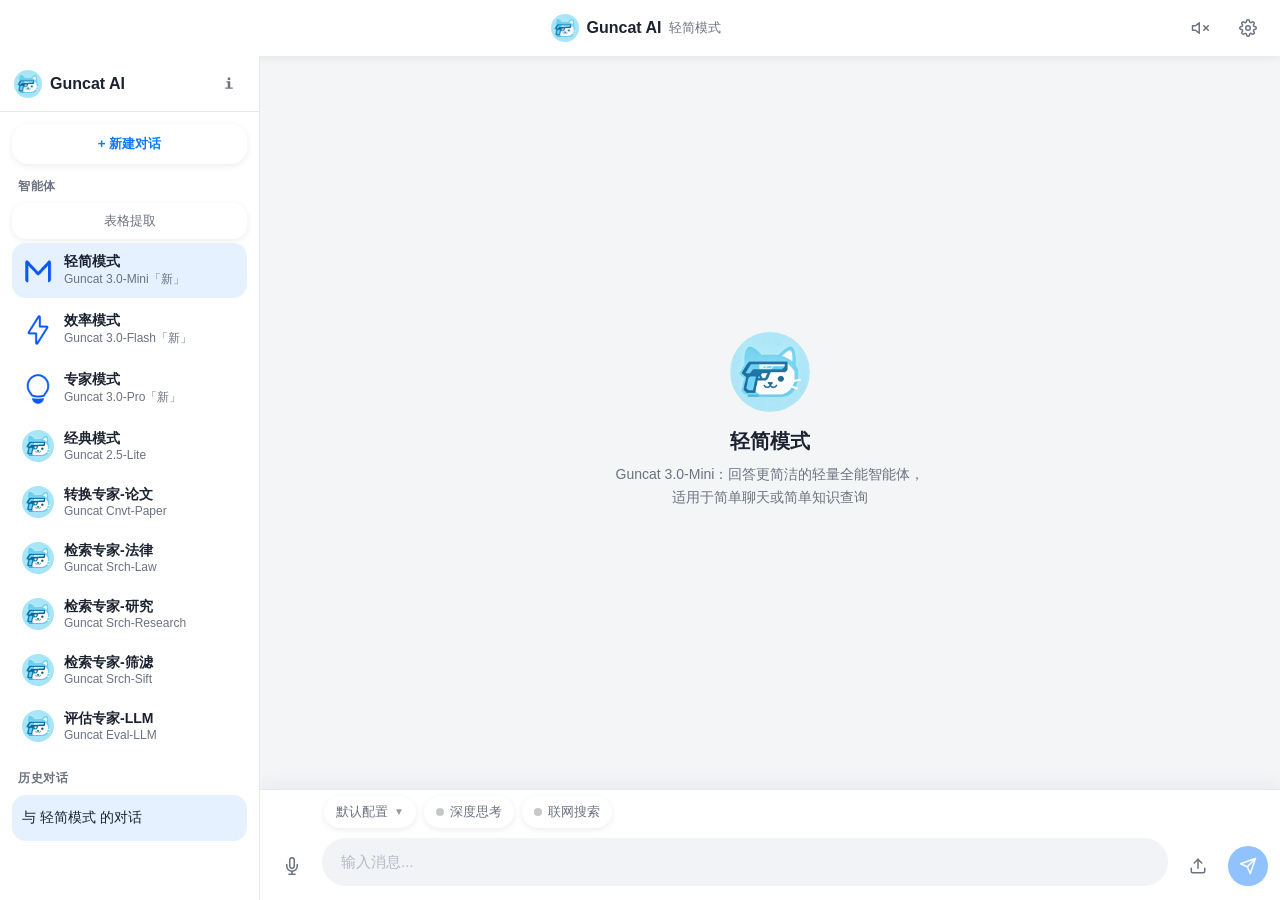
==== commit f94cdd5d: "Guncat 3.0 Series New" ====
--- a/Guncat AI Web for API_local-setup/index.html
+++ b/Guncat AI Web for API_local-setup/index.html
@@ -235,7 +235,9 @@
     .agent-item { display: flex; align-items: center; gap: 10px; padding: 10px; border-radius: 14px; cursor: pointer; transition: background .15s; margin-bottom: 4px; }
     .agent-item:hover { background: var(--surface-secondary); }
     .agent-item.active { background: var(--primary-light); }
-    .agent-item img { width: 32px; height: 32px; border-radius: 50%; object-fit: cover; background: var(--primary-light); }
+    .agent-item img { width: 32px; height: 32px; border-radius: 50%; object-fit: cover; }
+        .agent-item .agent-icon { width: 32px; height: 32px; flex-shrink: 0; display: flex; align-items: center; justify-content: center; border-radius: 50%; overflow: hidden; }
+        .agent-item .agent-icon svg { width: 18px; height: 18px; display: block; }
     .agent-info { flex: 1; min-width: 0; }
     .agent-info .name { font-size: 14px; font-weight: 600; white-space: nowrap; overflow: hidden; text-overflow: ellipsis; }
     .agent-info .desc { font-size: 12px; color: var(--text-secondary); white-space: nowrap; overflow: hidden; text-overflow: ellipsis; }
@@ -553,7 +555,7 @@
         <div class="about-logo">
           <img src="cat-avatar(1).png" alt="Guncat">
           <div class="about-name">Guncat AI</div>
-          <div class="about-version">version 5.1.0</div>
+          <div class="about-version">version 5.2.1</div>
         </div>
         <div class="about-links">
           <a href="https://github.com/zhubowen-bot" target="_blank" rel="noopener noreferrer">
@@ -616,6 +618,15 @@
       let webSearchEnabled = localStorage.getItem(LS_KEYS.webSearch) === 'true';
       let autoReadEnabled = localStorage.getItem(LS_KEYS.autoRead) === 'true';
       let pendingFiles = [];
+
+      // 智能体深度思考默认值：按名称匹配（效率模式默认关、专家模式默认开、轻简模式默认关），新建对话时应用。
+      // 以名称匹配而非 id，便于将来改名；默认值调整也只需改这里。
+      const AGENT_THINKING_DEFAULT_BY_NAME = { '效率模式': false, '轻简模式': false, '专家模式': true };
+      function getAgentThinkingDefault(agent) {
+        if (!agent) return null;
+        if (agent.name in AGENT_THINKING_DEFAULT_BY_NAME) return AGENT_THINKING_DEFAULT_BY_NAME[agent.name];
+        return null;
+      }
 
       // 配置方案 (对齐鸿蒙版 ApiProfile, 支持多套命名配置快速切换)
       let apiProfiles = [];
@@ -845,6 +856,15 @@
         els.modelSelectorCaret.textContent = '▼';
       }
 
+      // 获取今天的日期（本地时区），用于拼接到系统提示词最前面
+      function getTodayDateLine() {
+        const now = new Date();
+        const y = now.getFullYear();
+        const m = String(now.getMonth() + 1).padStart(2, '0');
+        const d = String(now.getDate()).padStart(2, '0');
+        return `今天的日期是 ${y}年${m}月${d}日。`;
+      }
+
       async function loadAgents() {
         try {
           const res = await fetch('agents.json');
@@ -855,7 +875,7 @@
             if (agent.promptFile) {
               try {
                 const pr = await fetch(agent.promptFile);
-                if (pr.ok) agent.systemPrompt = await pr.text();
+                if (pr.ok) agent.systemPrompt = getTodayDateLine() + '\n\n' + await pr.text();
               } catch (e) { console.warn('加载提示词失败:', agent.promptFile, e); }
             }
           }
@@ -865,13 +885,20 @@
         }
       }
 
+      // 图标解析优先级：外部路径(.svg 等) → <img> 引用；内联 <svg> 标记 → 徽章渲染；未配置 → 猫头像
+      function agentIconHTML(a) {
+        if (!a.icon) return '<img src="cat-avatar(1).png" alt="">';
+        if (a.icon.trim().startsWith('<')) return `<span class="agent-icon">${a.icon}</span>`;
+        return `<img src="${escapeHtml(a.icon)}" alt="">`;
+      }
+
       function renderAgentList() {
         els.agentList.innerHTML = agents.map(a => `
           <div class="agent-item ${currentAgent?.id === a.id ? 'active' : ''}" data-id="${a.id}">
-            <img src="cat-avatar(1).png" alt="">
+            ${agentIconHTML(a)}
             <div class="agent-info">
               <div class="name">${escapeHtml(a.name)}</div>
-              <div class="desc">${escapeHtml(a.description)}</div>
+              <div class="desc">${escapeHtml(a.shortDescription || a.description)}</div>
             </div>
           </div>
         `).join('');
@@ -966,6 +993,13 @@
         saveConversations();
         openConversation(id);
         renderConversationList();
+        // 效率模式默认关闭深度思考、专家模式默认开启：新建对话时按当前智能体重置开关
+        const def = getAgentThinkingDefault(currentAgent);
+        if (def !== null) {
+          thinkingEnabled = def;
+          localStorage.setItem(LS_KEYS.thinking, def ? 'true' : 'false');
+          updateThinkingToggleUI();
+        }
       }
 
       function openConversation(id, options = {}) {
@@ -975,6 +1009,15 @@
         localStorage.setItem(LS_KEYS.currentConv, id);
         if (!options.skipAgentSync && conv.agentId && (!currentAgent || currentAgent.id !== conv.agentId)) {
           selectAgent(conv.agentId, { skipConversationSwitch: true });
+        }
+        // 空对话等价于新对话：打开效率/专家模式的空对话时按智能体名称重置深度思考默认值（效率模式关、专家模式开）
+        if (conv.messages.length === 0) {
+          const def = getAgentThinkingDefault(currentAgent);
+          if (def !== null) {
+            thinkingEnabled = def;
+            localStorage.setItem(LS_KEYS.thinking, def ? 'true' : 'false');
+            updateThinkingToggleUI();
+          }
         }
         renderMessages();
         renderConversationList();
@@ -1002,7 +1045,7 @@
             <div class="empty-state">
               <img src="cat-avatar(1).png" alt="Guncat">
               <h2>${currentAgent ? escapeHtml(currentAgent.name) : 'Guncat AI'}</h2>
-              <p>${currentAgent ? escapeHtml(currentAgent.description) : '选择一个智能体开始对话'}</p>
+              <p>${currentAgent ? escapeHtml(currentAgent.description || currentAgent.shortDescription) : '选择一个智能体开始对话'}</p>
             </div>`;
           return;
         }
@@ -2032,7 +2075,10 @@
             }
             if (parts.length) { messages.push({ role: 'user', content: parts }); continue; }
           }
-          messages.push({ role: m.role, content: m.content });
+          const historyMsg = { role: m.role, content: m.content };
+          // 请求携带 tools（联网搜索）时，DeepSeek 要求回传中间 assistant 的 reasoning_content，否则多轮可能 400。
+          if (m.role === 'assistant' && webSearchEnabled && m.reasoning) historyMsg.reasoning_content = m.reasoning;
+          messages.push(historyMsg);
         }
         const last = history.length ? history[history.length - 1] : null;
         if (!last || last.role !== 'user' || last.content !== userText) {
@@ -2040,12 +2086,15 @@
         }
 
         const body = { model: config.model, messages, stream: true };
-        if (thinkingEnabled) body.reasoning_effort = 'high';
         if (webSearchEnabled) body.tools = [{ type: 'web_search' }]; // 是否生效取决于服务商支持
         if (config.temperature != null) body.temperature = config.temperature;
         if (config.topP != null) body.top_p = config.topP;
         if (config.maxTokens != null) body.max_tokens = config.maxTokens;
         mergeExtraBody(body, config);
+        // 深度思考开关（OpenAI 兼容格式）：thinking.type 控制开关 + reasoning_effort 控制强度。
+        // 放在 extraBody 合并之后，确保界面开关优先级最高。
+        body.thinking = { type: thinkingEnabled ? 'enabled' : 'disabled' };
+        if (thinkingEnabled) body.reasoning_effort = 'high';
         return body;
       }
 
@@ -2085,13 +2134,9 @@
         if (config.topP != null) body.top_p = config.topP;
         if (config.maxTokens != null) body.max_output_tokens = config.maxTokens;
         mergeExtraBody(body, config);
-        // 深度思考按钮必须显式控制，放在 extraBody 合并之后确保界面开关拥有最高优先级。
-        // OpenAI Responses 标准使用 reasoning；火山方舟保留 thinking 扩展以兼容现有行为。
-        if (trimBaseUrl(config.baseUrl).indexOf('volces.com') !== -1) {
-          body.thinking = { type: thinkingEnabled ? 'enabled' : 'disabled' };
-        } else if (thinkingEnabled) {
-          body.reasoning = { effort: 'high' };
-        }
+        // 深度思考开关（Responses API 格式）：reasoning.effort 控制开关，none 表示关闭。
+        // 放在 extraBody 合并之后，确保界面开关优先级最高。
+        body.reasoning = { effort: thinkingEnabled ? 'high' : 'none' };
         return body;
       }
 
@@ -2172,6 +2217,10 @@
         if (config.temperature != null) body.temperature = config.temperature;
         if (config.topP != null) body.top_p = config.topP;
         mergeExtraBody(body, config);
+        // 深度思考开关（Anthropic 兼容格式）：thinking.type 控制开关 + output_config.effort 控制强度。
+        // 放在 extraBody 合并之后，确保界面开关优先级最高。
+        body.thinking = { type: thinkingEnabled ? 'enabled' : 'disabled' };
+        if (thinkingEnabled) body.output_config = { effort: 'high' };
         return body;
       }
 
